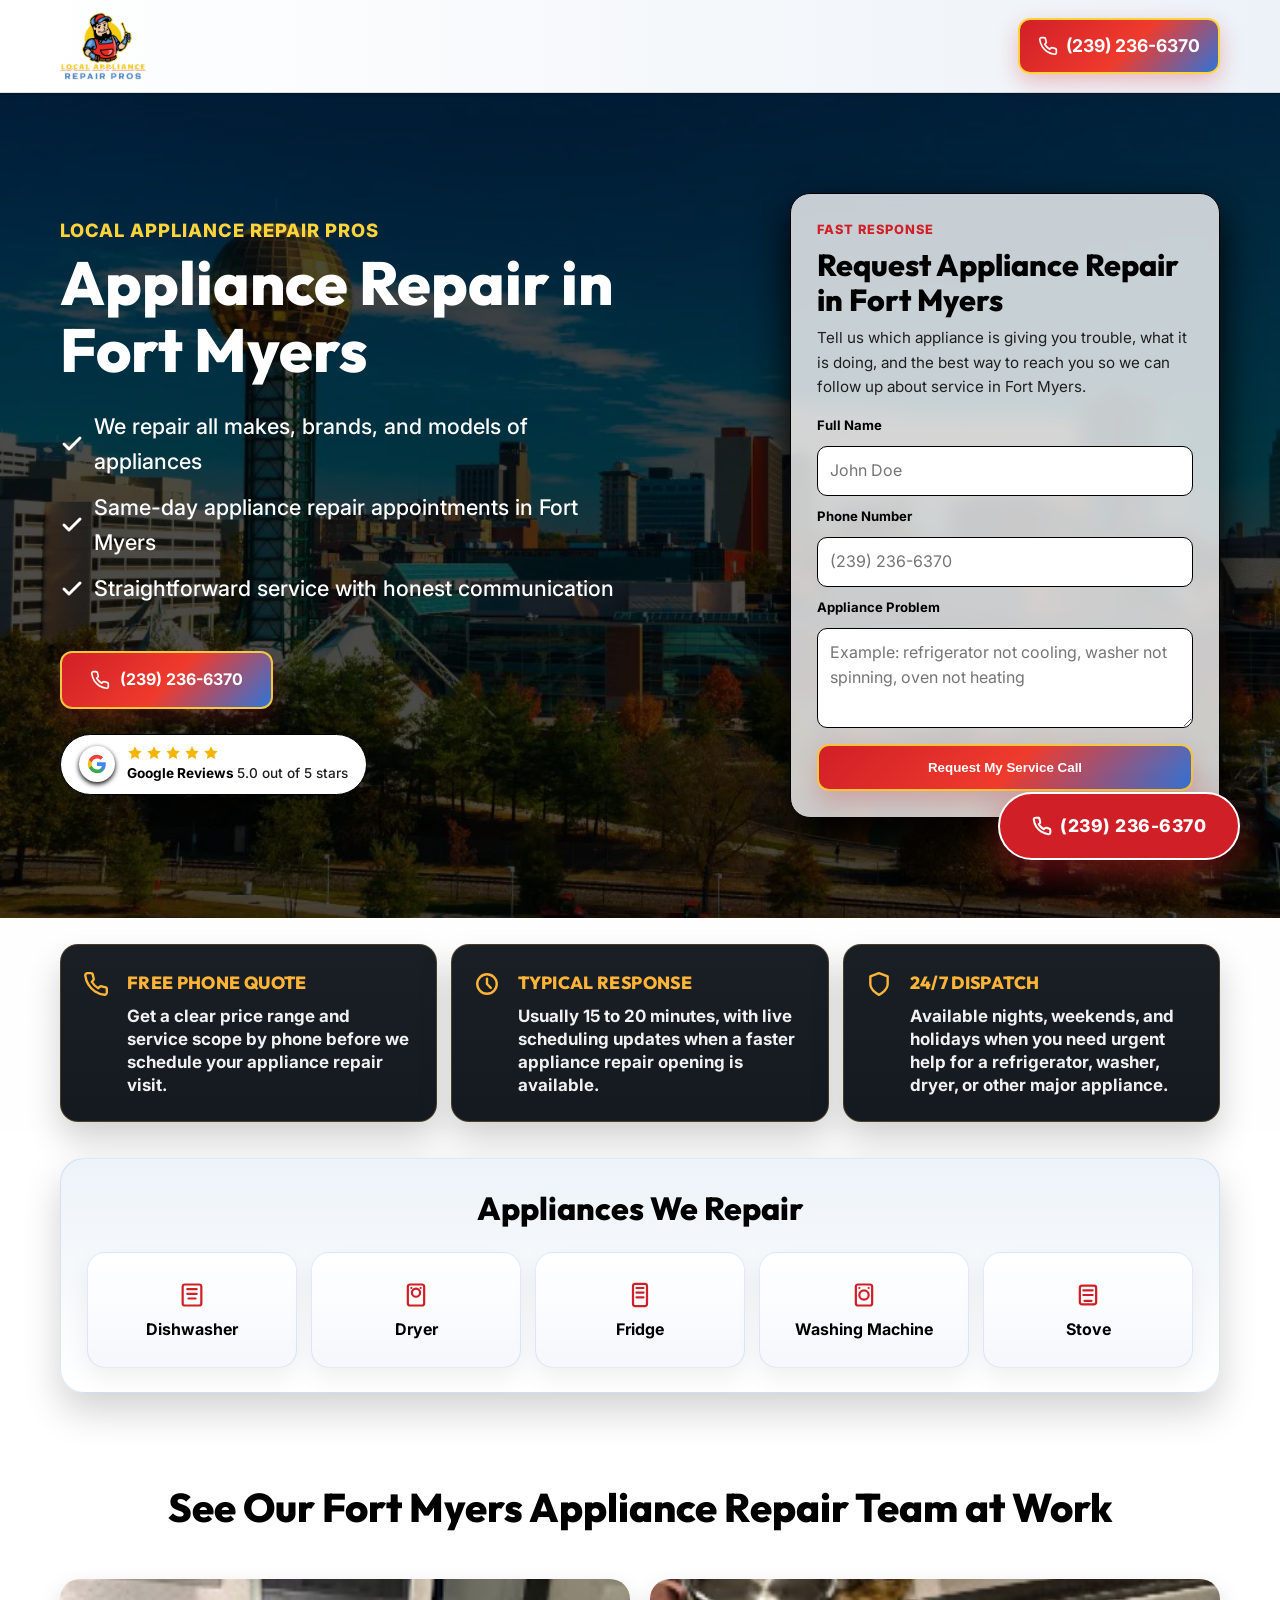
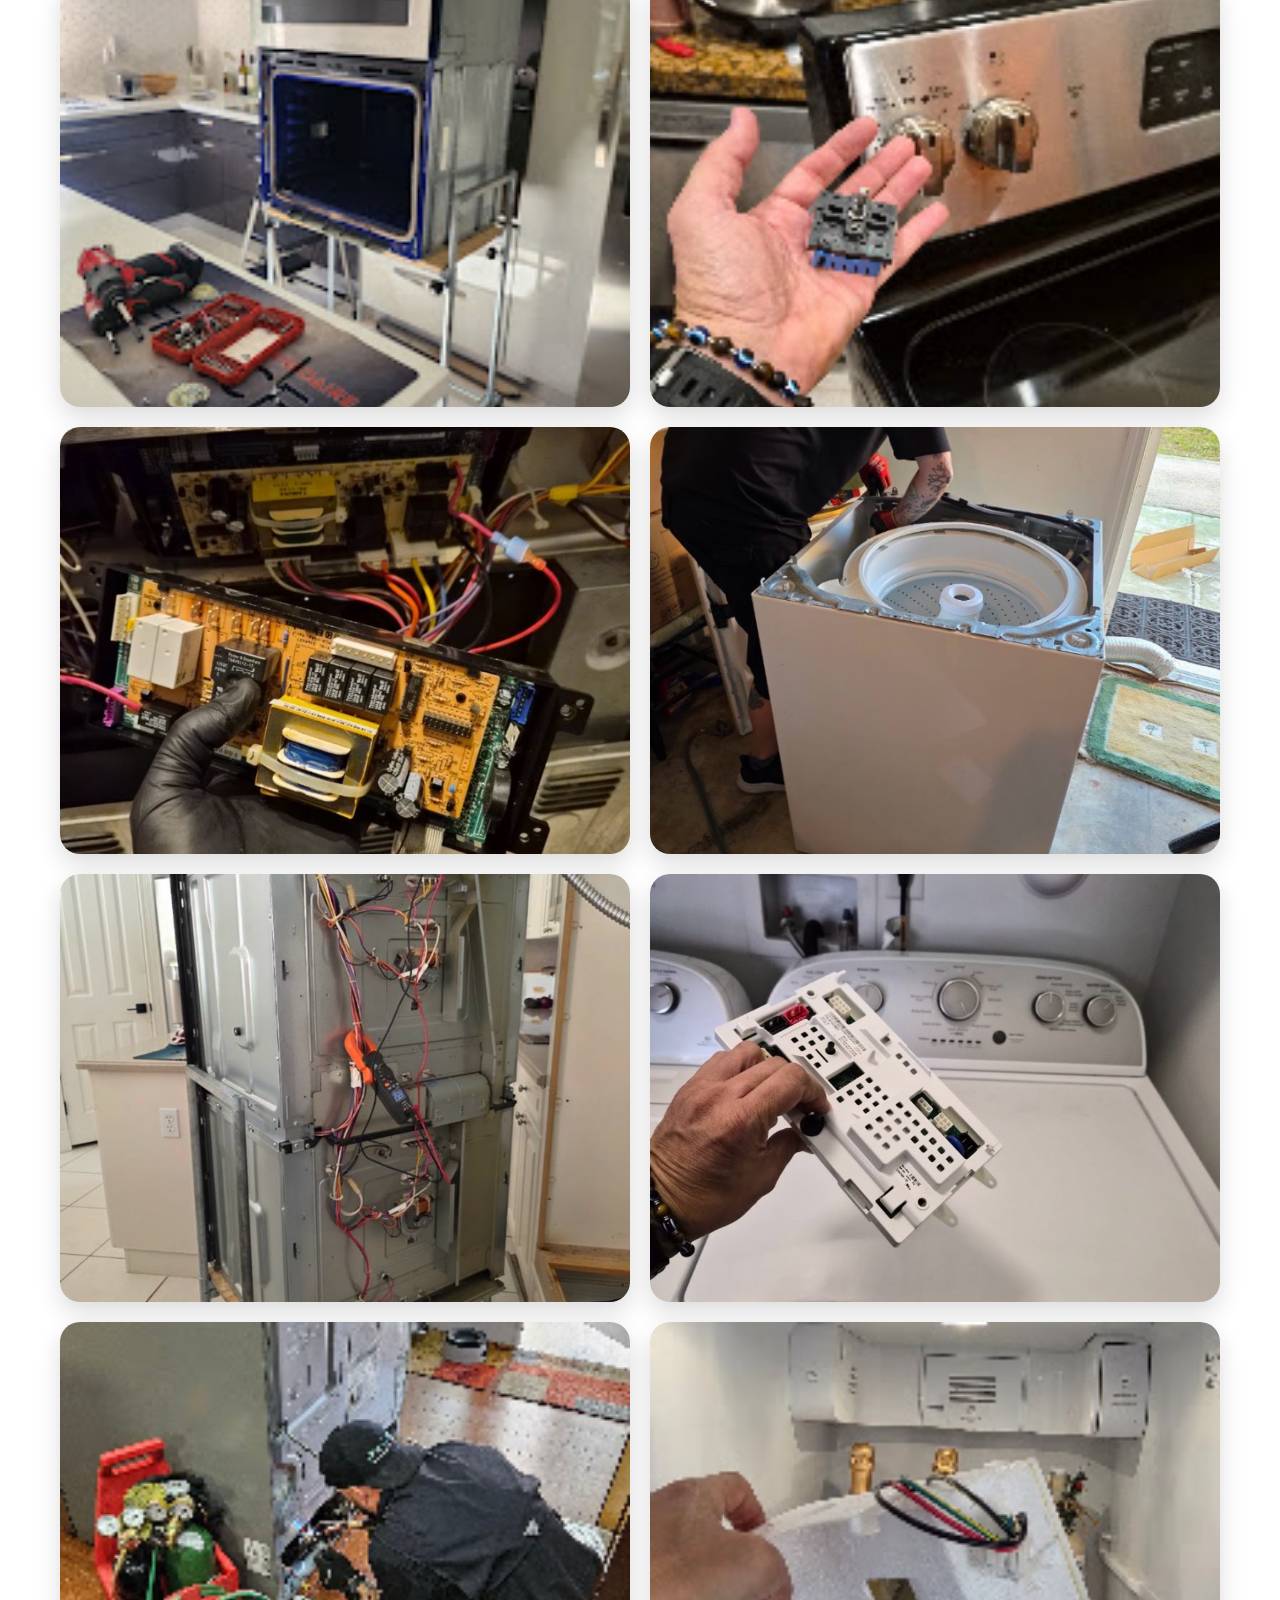
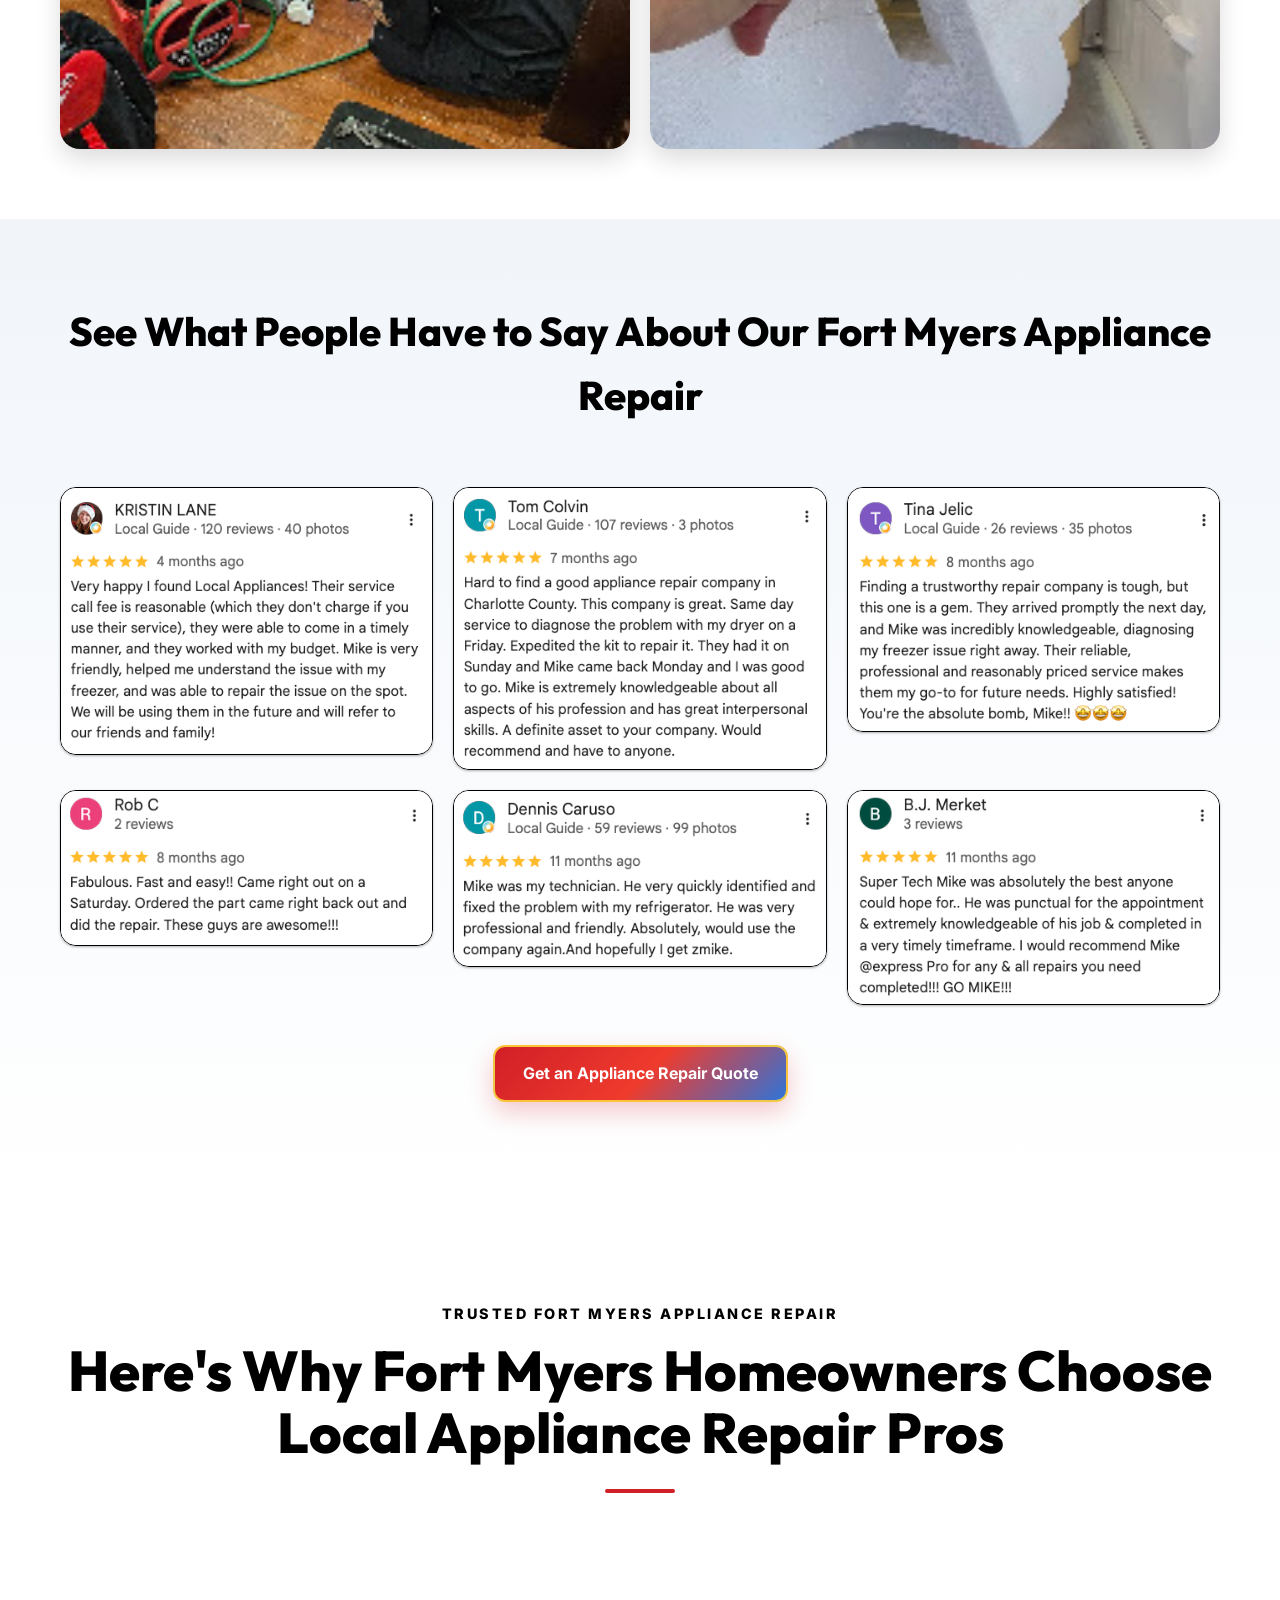
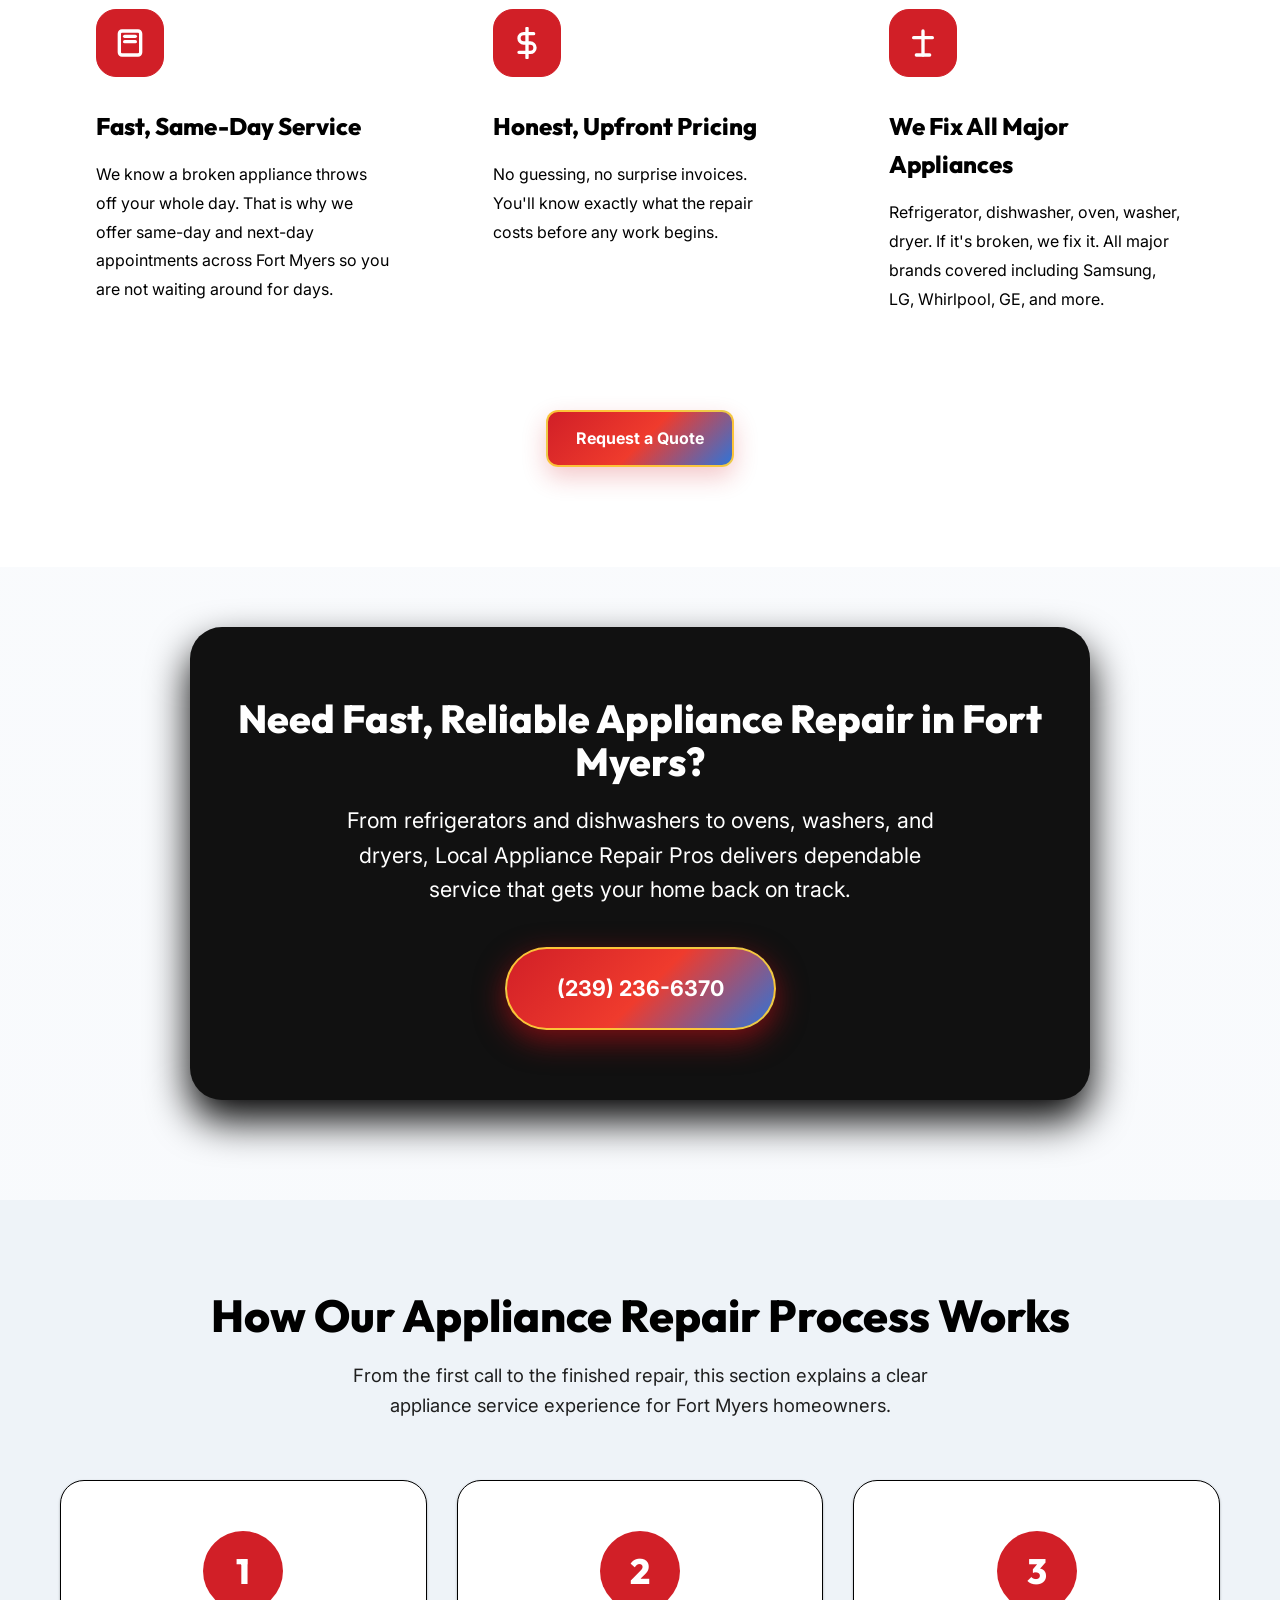
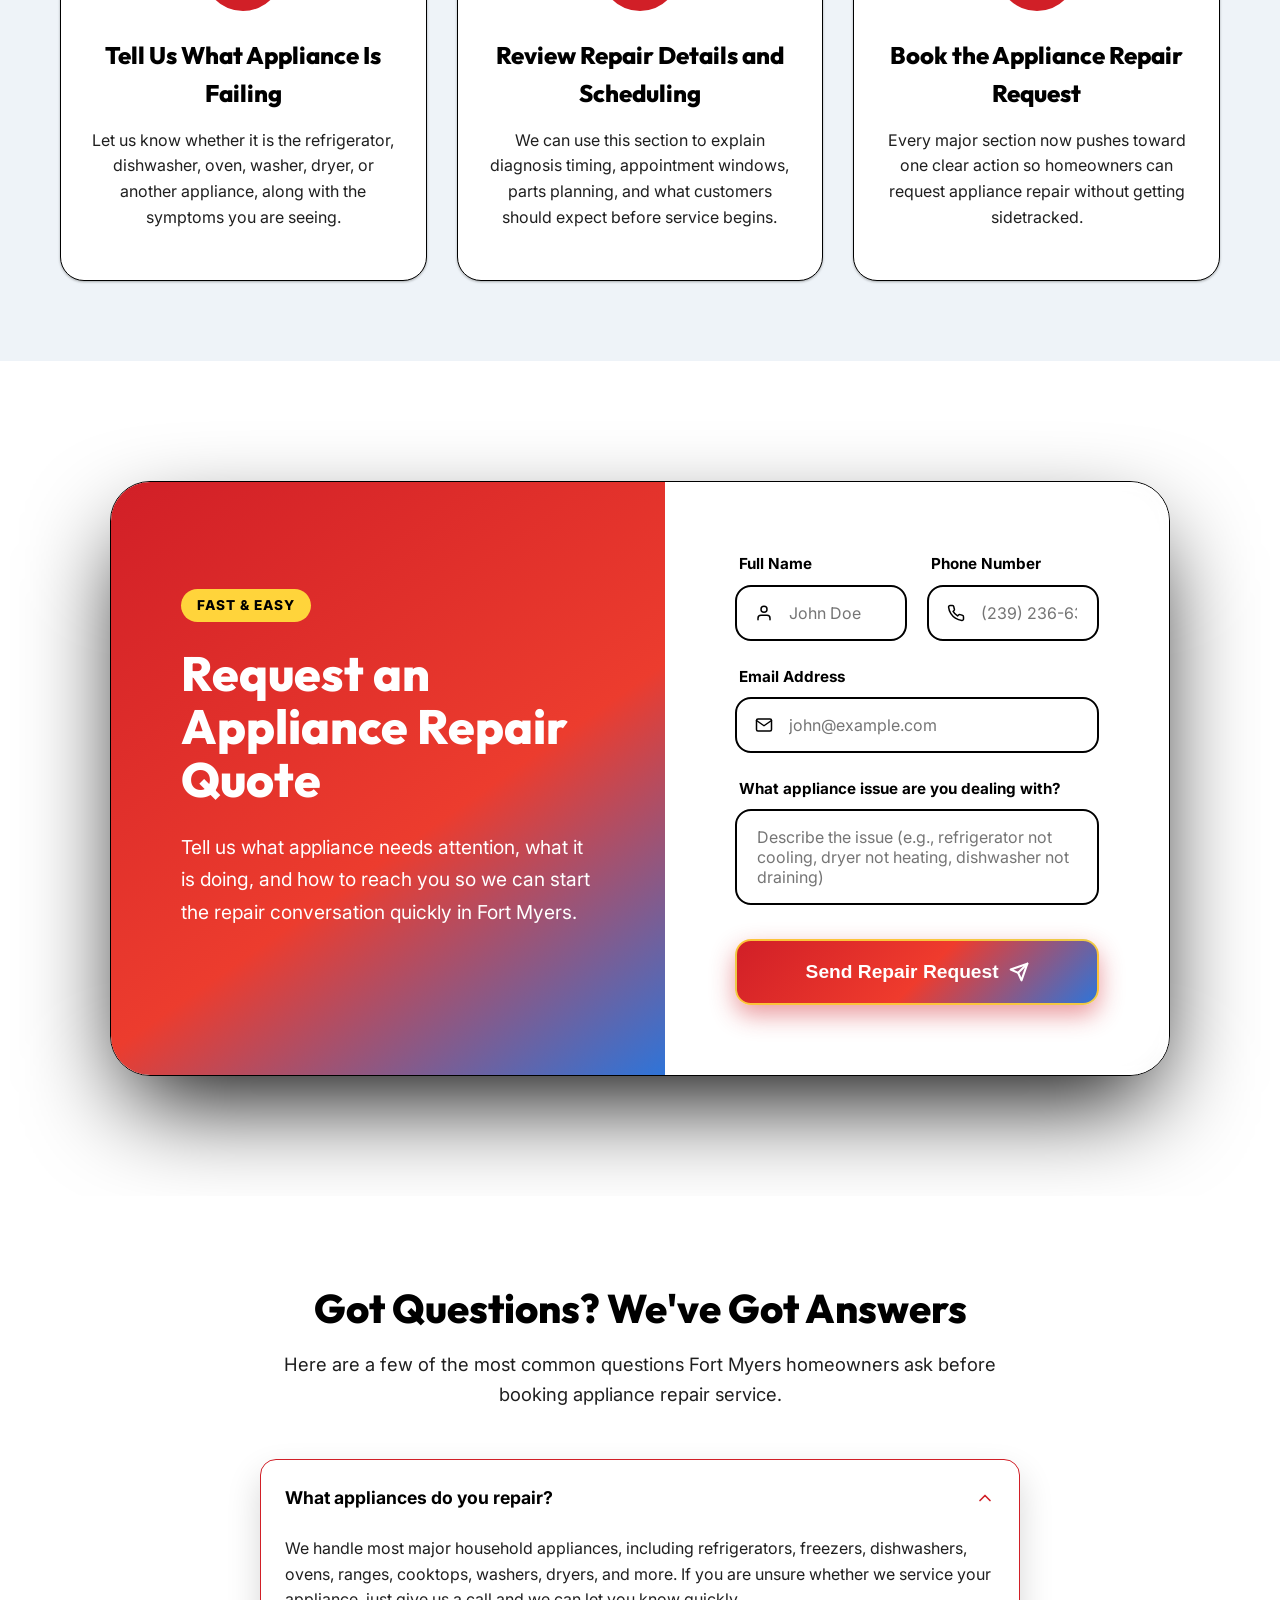
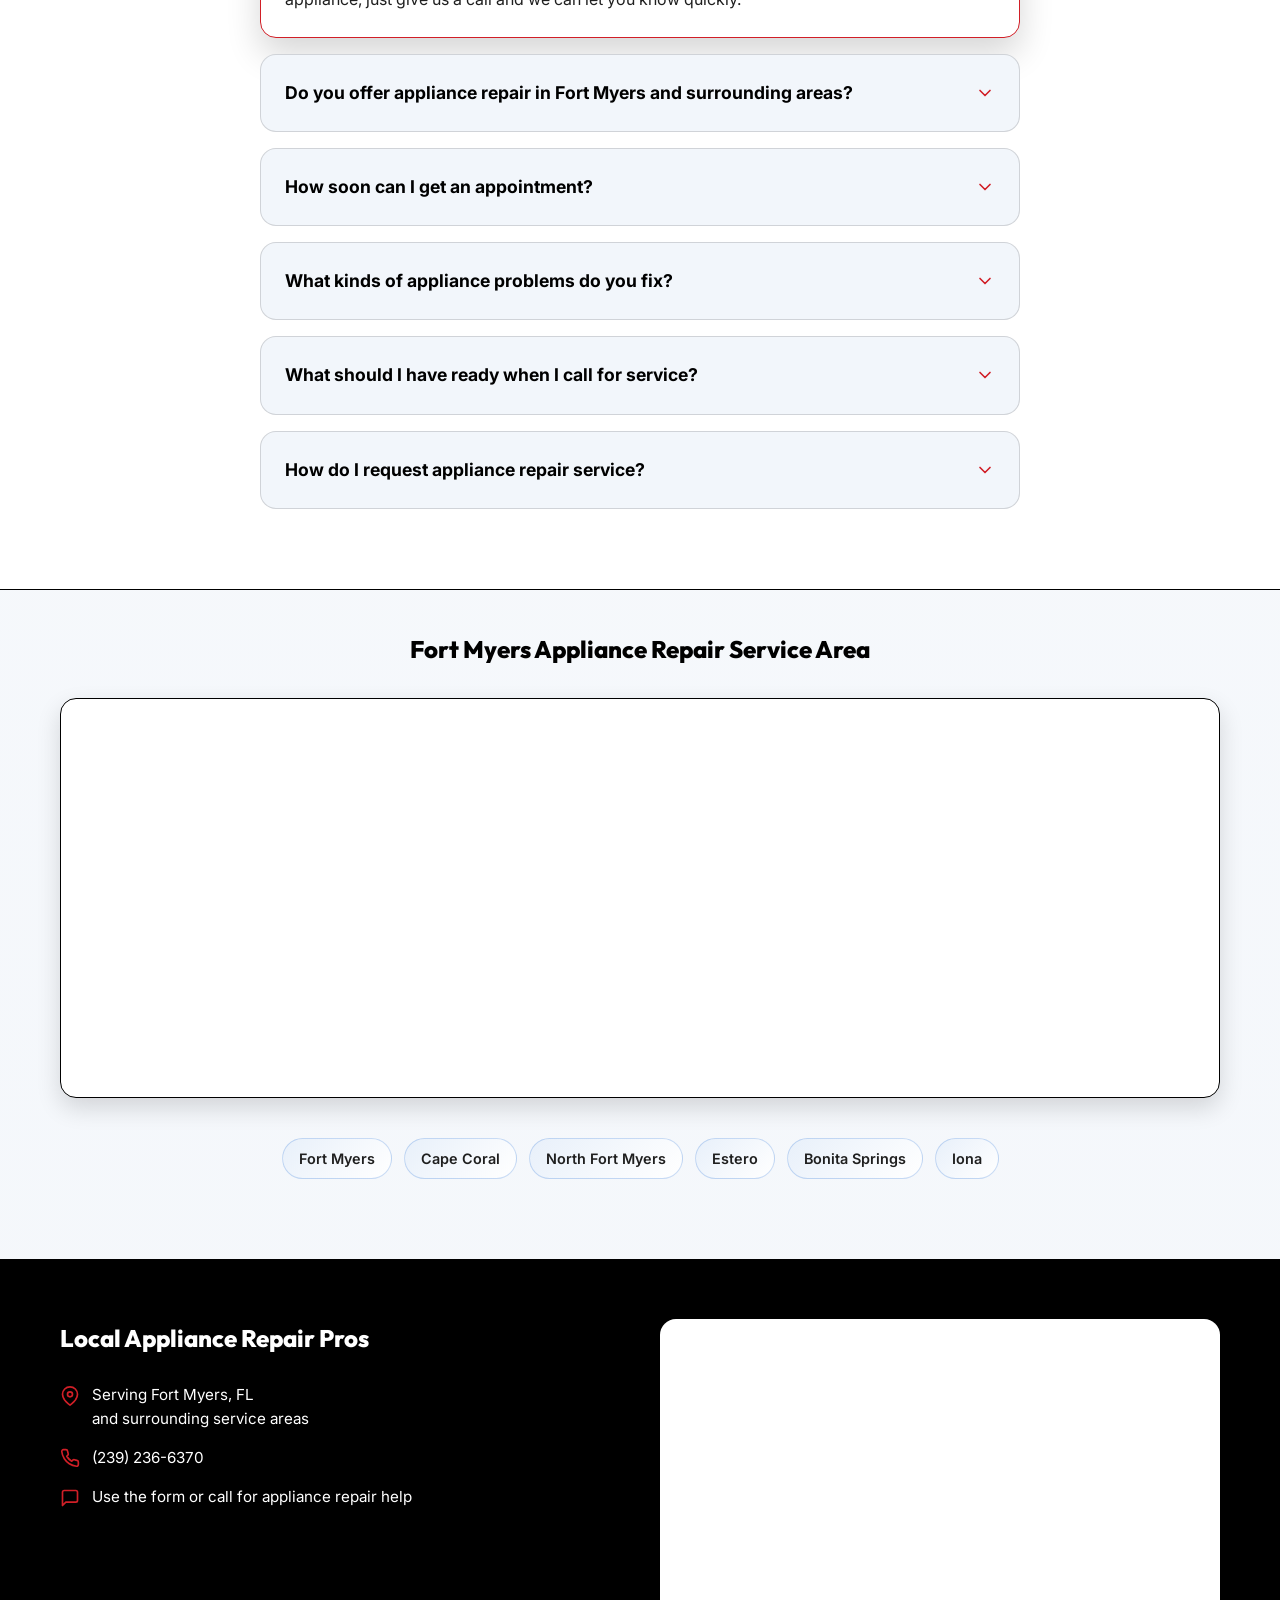
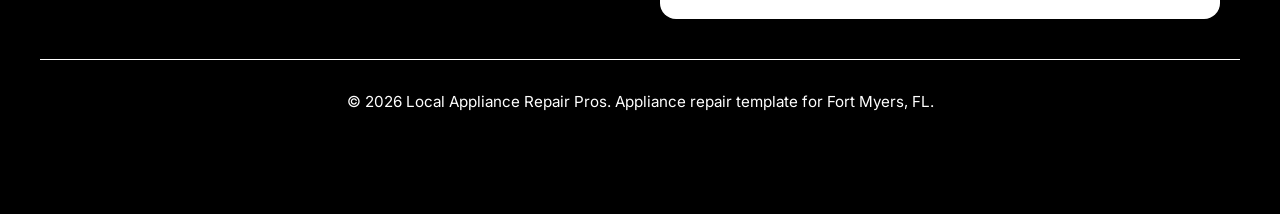
==== index.html @ 14ee0314 "Initial site build for Local Appliance Repair Pros" ====
<!DOCTYPE html>
<html lang="en">

<head>
    <!-- Google Tag Manager -->
    <script>(function(w,d,s,l,i){w[l]=w[l]||[];w[l].push({'gtm.start':
    new Date().getTime(),event:'gtm.js'});var f=d.getElementsByTagName(s)[0],
    j=d.createElement(s),dl=l!='dataLayer'?'&l='+l:'';j.async=true;j.src=
    'https://www.googletagmanager.com/gtm.js?id='+i+dl;f.parentNode.insertBefore(j,f);
    })(window,document,'script','dataLayer','GTM-NBZRTMPD');</script>
    <!-- End Google Tag Manager -->
    <script async src="https://www.googletagmanager.com/gtag/js?id=AW-16677008523"></script>
    <script>
      window.dataLayer = window.dataLayer || [];
      function gtag(){dataLayer.push(arguments);}
      function gtag_report_conversion(url) {
        var callback = function () {
          if (typeof url !== "undefined") {
            window.location = url;
          }
        };
        gtag("event", "conversion", {
          send_to: "AW-16677008523/jXgDCJyp0bccEIvpm5A-",
          event_callback: callback,
          event_timeout: 2000
        });
        return false;
      }
      gtag("js", new Date());
      gtag("config", "AW-16677008523/jXgDCJyp0bccEIvpm5A-", {
        phone_conversion_number: "(239) 236-6370"
      });
    </script>
    <meta charset="UTF-8">
    <meta name="viewport" content="width=device-width, initial-scale=1.0">
    <title>Local Appliance Repair Pros | Appliance Repair Fort Myers</title>
    <meta name="description"
        content="Local Appliance Repair Pros provides appliance repair in Fort Myers for refrigerators, ovens, dishwashers, washers, dryers, and other major household appliances.">
    <link rel="stylesheet" href="style.css">
    <link rel="preconnect" href="https://fonts.googleapis.com">
    <link rel="preconnect" href="https://fonts.gstatic.com" crossorigin>
    <link
        href="https://fonts.googleapis.com/css2?family=Inter:wght@400;500;600;700;800&family=Outfit:wght@400;600;700;800&display=swap"
        rel="stylesheet">
    <script type="application/ld+json">
    {
      "@context": "https://schema.org",
      "@type": "LocalBusiness",
      "name": "Local Appliance Repair Pros",
      "image": "local-appliance-repair-pros-logo.webp",
      "url": "https://example.com",
      "telephone": "(239) 236-6370",
      "priceRange": "$$",
      "address": {
        "@type": "PostalAddress",
        "streetAddress": "Fort Myers Service Area",
        "addressLocality": "Fort Myers",
        "addressRegion": "FL",
        "postalCode": "33901",
        "addressCountry": "US"
      },
      "geo": {
        "@type": "GeoCoordinates",
        "latitude": 26.6406,
        "longitude": -81.8723
      },
      "openingHoursSpecification": {
        "@type": "OpeningHoursSpecification",
        "dayOfWeek": [
          "Monday",
          "Tuesday",
          "Wednesday",
          "Thursday",
          "Friday",
          "Saturday"
        ],
        "opens": "08:00",
        "closes": "18:00"
      },
      "sameAs": []
    }
    </script>
</head>

<body>
    <header class="sticky-header">
        <div class="container header-content">
            <div class="logo">
                <img src="local-appliance-repair-pros-logo.webp" alt="Local Appliance Repair Pros logo" class="logo-img">
            </div>
            <div class="header-right">
                <a href="tel:2392366370" onclick="return gtag_report_conversion('tel:2392366370');" class="phone-link header-cta" id="header-call-link">
                    <svg class="phone-icon" viewBox="0 0 24 24" fill="none" stroke="currentColor" stroke-width="2"
                        stroke-linecap="round" stroke-linejoin="round">
                        <path
                            d="M22 16.92v3a2 2 0 0 1-2.18 2 19.79 19.79 0 0 1-8.63-3.07 19.5 19.5 0 0 1-6-6 19.79 19.79 0 0 1-3.07-8.67A2 2 0 0 1 4.11 2h3a2 2 0 0 1 2 1.72 12.84 12.84 0 0 0 .7 2.81 2 2 0 0 1-.45 2.11L8.09 9.91a16 16 0 0 0 6 6l1.27-1.27a2 2 0 0 1 2.11-.45 12.84 12.84 0 0 0 2.81.7A2 2 0 0 1 22 16.92z">
                        </path>
                    </svg>
                    (239) 236-6370
                </a>
            </div>
        </div>
    </header>

    <main id="top">
        <section class="hero-v2">
            <div class="hero-overlay"></div>
            <img src="knoxvilletn.webp" alt="Appliance repair service background" class="hero-bg-img">
            <div class="container hero-container">
                <div class="hero-content">
                    <p style="color: var(--accent-yellow); font-weight: 800; font-size: 1.15rem; margin-bottom: 5px; text-transform: uppercase; letter-spacing: 1px;">Local Appliance Repair Pros</p>
                    <h1 style="margin-top: 0;">Appliance Repair in <span class="highlight">Fort Myers</span></h1>
                    <ul class="hero-subtext" style="list-style: none; padding: 0; text-align: left;">
                        <li style="display: flex; align-items: center; gap: 10px; margin-bottom: 12px; text-align: left;">
                            <svg width="24" height="24" viewBox="0 0 24 24" fill="none" stroke="#ffffff" stroke-width="3" stroke-linecap="round" stroke-linejoin="round" style="flex-shrink: 0;"><polyline points="20 6 9 17 4 12"></polyline></svg>
                            We repair all makes, brands, and models of appliances
                        </li>
                        <li style="display: flex; align-items: center; gap: 10px; margin-bottom: 12px; text-align: left;">
                            <svg width="24" height="24" viewBox="0 0 24 24" fill="none" stroke="#ffffff" stroke-width="3" stroke-linecap="round" stroke-linejoin="round" style="flex-shrink: 0;"><polyline points="20 6 9 17 4 12"></polyline></svg>
                            Same-day appliance repair appointments in Fort Myers
                        </li>
                        <li style="display: flex; align-items: center; gap: 10px; text-align: left;">
                            <svg width="24" height="24" viewBox="0 0 24 24" fill="none" stroke="#ffffff" stroke-width="3" stroke-linecap="round" stroke-linejoin="round" style="flex-shrink: 0;"><polyline points="20 6 9 17 4 12"></polyline></svg>
                            Straightforward service with honest communication
                        </li>
                    </ul>

                    <div class="hero-actions-container">
                        <a href="tel:2392366370" onclick="return gtag_report_conversion('tel:2392366370');" class="btn btn-primary btn-cta-main" id="hero-call-btn">
                            <svg class="phone-icon ring-animation" viewBox="0 0 24 24" fill="none" stroke="currentColor"
                                stroke-width="2" stroke-linecap="round" stroke-linejoin="round">
                                <path
                                    d="M22 16.92v3a2 2 0 0 1-2.18 2 19.79 19.79 0 0 1-8.63-3.07 19.5 19.5 0 0 1-6-6 19.79 19.79 0 0 1-3.07-8.67A2 2 0 0 1 4.11 2h3a2 2 0 0 1 2 1.72 12.84 12.84 0 0 0 .7 2.81 2 2 0 0 1-.45 2.11L8.09 9.91a16 16 0 0 0 6 6l1.27-1.27a2 2 0 0 1 2.11-.45 12.84 12.84 0 0 0 2.81.7A2 2 0 0 1 22 16.92z">
                                </path>
                            </svg>
                            (239) 236-6370
                        </a>
                        <p class="hero-mobile-callout mobile-only">Call now for appliance repair.</p>
                    </div>

                    <div style="margin-top: 8px;">
                        <div style="display: inline-flex; align-items: center; gap: 12px; background: #ffffff; padding: 10px 18px; border-radius: 50px; box-shadow: var(--shadow-md); border: 1px solid #000000;">
                            <div style="width: 36px; height: 36px; background: #fff; border-radius: 50%; box-shadow: 0 2px 5px #000000; display: flex; align-items: center; justify-content: center; flex-shrink: 0;">
                                <svg width="20" height="20" viewBox="0 0 24 24">
                                  <path fill="#4285F4" d="M22.56 12.25c0-.78-.07-1.53-.2-2.25H12v4.26h5.92c-.26 1.37-1.04 2.53-2.21 3.31v2.77h3.57c2.08-1.92 3.28-4.74 3.28-8.09z"/>
                                  <path fill="#34A853" d="M12 23c2.97 0 5.46-.98 7.28-2.66l-3.57-2.77c-.98.66-2.23 1.06-3.71 1.06-2.86 0-5.29-1.93-6.16-4.53H2.18v2.84C3.99 20.53 7.7 23 12 23z"/>
                                  <path fill="#FBBC05" d="M5.84 14.09c-.22-.66-.35-1.36-.35-2.09s.13-1.43.35-2.09V7.07H2.18C1.43 8.55 1 10.22 1 12s.43 3.45 1.18 4.93l3.66-2.84z"/>
                                  <path fill="#EA4335" d="M12 5.38c1.62 0 3.06.56 4.21 1.64l3.15-3.15C17.45 2.09 14.97 1 12 1 7.7 1 3.99 3.47 2.18 7.07l3.66 2.84c.87-2.6 3.3-4.53 6.16-4.53z"/>
                                </svg>
                            </div>
                            <div style="display: flex; flex-direction: column; align-items: flex-start; text-align: left;">
                                <div style="display: flex; gap: 3px; color: #f4b400;">
                                    <svg width="16" height="16" viewBox="0 0 24 24" fill="currentColor"><path d="M12 2L15.09 8.26L22 9.27L17 14.14L18.18 21.02L12 17.77L5.82 21.02L7 14.14L2 9.27L8.91 8.26L12 2Z"/></svg>
                                    <svg width="16" height="16" viewBox="0 0 24 24" fill="currentColor"><path d="M12 2L15.09 8.26L22 9.27L17 14.14L18.18 21.02L12 17.77L5.82 21.02L7 14.14L2 9.27L8.91 8.26L12 2Z"/></svg>
                                    <svg width="16" height="16" viewBox="0 0 24 24" fill="currentColor"><path d="M12 2L15.09 8.26L22 9.27L17 14.14L18.18 21.02L12 17.77L5.82 21.02L7 14.14L2 9.27L8.91 8.26L12 2Z"/></svg>
                                    <svg width="16" height="16" viewBox="0 0 24 24" fill="currentColor"><path d="M12 2L15.09 8.26L22 9.27L17 14.14L18.18 21.02L12 17.77L5.82 21.02L7 14.14L2 9.27L8.91 8.26L12 2Z"/></svg>
                                    <svg width="16" height="16" viewBox="0 0 24 24" fill="currentColor"><path d="M12 2L15.09 8.26L22 9.27L17 14.14L18.18 21.02L12 17.77L5.82 21.02L7 14.14L2 9.27L8.91 8.26L12 2Z"/></svg>
                                </div>
                                <span style="font-size: 0.85rem; font-weight: 700; color: var(--text-main); margin-top: 2px;">Google Reviews <span style="font-weight: 500; color: var(--text-light);">5.0 out of 5 stars</span></span>
                            </div>
                        </div>

                        <div class="desktop-hero-photo desktop-only">
                            <img src="placeholder.svg" alt="Local Appliance Repair Pros technician placeholder" class="desktop-hero-photo-img">
                        </div>

                        <div class="mobile-truck-anim-hero mobile-only truck-trigger">
                            <img src="placeholder.svg" alt="Local Appliance Repair Pros service placeholder" class="truck-img-hero">
                        </div>
                    </div>
                </div>
                <aside class="hero-form-panel desktop-only" aria-label="Request appliance repair">
                    <div class="hero-form-card">
                        <p class="hero-form-kicker">Fast Response</p>
                        <h3>Request Appliance Repair in Fort Myers</h3>
                        <p class="hero-form-copy">Tell us which appliance is giving you trouble, what it is doing, and the best way to reach you so we can follow up about service in Fort Myers.</p>
                        <form data-netlify="true" name="hero-appliance-repair-quote" class="hero-quick-form">
                            <input type="hidden" name="form-name" value="hero-appliance-repair-quote">
                            <label for="hero-name">Full Name</label>
                            <input type="text" id="hero-name" name="name" required placeholder="John Doe">

                            <label for="hero-phone">Phone Number</label>
                            <input type="tel" id="hero-phone" name="phone" required placeholder="(239) 236-6370">

                            <label for="hero-needs">Appliance Problem</label>
                            <textarea id="hero-needs" name="needs" rows="3" required placeholder="Example: refrigerator not cooling, washer not spinning, oven not heating"></textarea>

                            <button type="submit" class="btn btn-primary hero-form-submit">Request My Service Call</button>
                        </form>
                    </div>
                </aside>
                </div>
            </div>
        </section>

        <section class="service-highlights">
            <div class="container">
                <div class="service-highlights-grid">
                    <article class="service-highlight-card">
                        <div class="service-highlight-icon" aria-hidden="true">
                            <svg width="26" height="26" viewBox="0 0 24 24" fill="none" stroke="currentColor" stroke-width="2.2" stroke-linecap="round" stroke-linejoin="round">
                                <path d="M22 16.92v3a2 2 0 0 1-2.18 2 19.79 19.79 0 0 1-8.63-3.07 19.5 19.5 0 0 1-6-6 19.79 19.79 0 0 1-3.07-8.67A2 2 0 0 1 4.11 2h3a2 2 0 0 1 2 1.72 12.84 12.84 0 0 0 .7 2.81 2 2 0 0 1-.45 2.11L8.09 9.91a16 16 0 0 0 6 6l1.27-1.27a2 2 0 0 1 2.11-.45 12.84 12.84 0 0 0 2.81.7A2 2 0 0 1 22 16.92z"></path>
                            </svg>
                        </div>
                        <div class="service-highlight-copy">
                            <h3>Free Phone Quote</h3>
                            <p>Get a clear price range and service scope by phone before we schedule your appliance repair visit.</p>
                        </div>
                    </article>

                    <article class="service-highlight-card">
                        <div class="service-highlight-icon" aria-hidden="true">
                            <svg width="26" height="26" viewBox="0 0 24 24" fill="none" stroke="currentColor" stroke-width="2.2" stroke-linecap="round" stroke-linejoin="round">
                                <circle cx="12" cy="12" r="9"></circle>
                                <polyline points="12 7 12 12 15.5 15.5"></polyline>
                            </svg>
                        </div>
                        <div class="service-highlight-copy">
                            <h3>Typical Response</h3>
                            <p>Usually 15 to 20 minutes, with live scheduling updates when a faster appliance repair opening is available.</p>
                        </div>
                    </article>

                    <article class="service-highlight-card">
                        <div class="service-highlight-icon" aria-hidden="true">
                            <svg width="26" height="26" viewBox="0 0 24 24" fill="none" stroke="currentColor" stroke-width="2.2" stroke-linecap="round" stroke-linejoin="round">
                                <path d="M12 22s8-4 8-10V5l-8-3-8 3v7c0 6 8 10 8 10z"></path>
                            </svg>
                        </div>
                        <div class="service-highlight-copy">
                            <h3>24/7 Dispatch</h3>
                            <p>Available nights, weekends, and holidays when you need urgent help for a refrigerator, washer, dryer, or other major appliance.</p>
                        </div>
                    </article>
                </div>
            </div>
        </section>

        <section class="appliance-strip">
            <div class="container">
                <div class="appliance-strip-inner">
                    <h3>Appliances We Repair</h3>
                    <div class="appliance-strip-grid">
                        <div class="appliance-pill">
                            <svg width="28" height="28" viewBox="0 0 24 24" fill="none" stroke="currentColor" stroke-width="1.9" stroke-linecap="round" stroke-linejoin="round">
                                <rect x="4" y="3" width="16" height="18" rx="2"></rect>
                                <path d="M8 7h8"></path>
                                <path d="M8 11h8"></path>
                                <path d="M9 15h6"></path>
                            </svg>
                            <span>Dishwasher</span>
                        </div>
                        <div class="appliance-pill">
                            <svg width="28" height="28" viewBox="0 0 24 24" fill="none" stroke="currentColor" stroke-width="1.9" stroke-linecap="round" stroke-linejoin="round">
                                <rect x="5" y="3" width="14" height="18" rx="2"></rect>
                                <circle cx="12" cy="10" r="3.5"></circle>
                                <path d="M8 6h.01"></path>
                                <path d="M16 6h.01"></path>
                            </svg>
                            <span>Dryer</span>
                        </div>
                        <div class="appliance-pill">
                            <svg width="28" height="28" viewBox="0 0 24 24" fill="none" stroke="currentColor" stroke-width="1.9" stroke-linecap="round" stroke-linejoin="round">
                                <rect x="6" y="2.5" width="12" height="19" rx="2"></rect>
                                <path d="M9 6h6"></path>
                                <path d="M9 10h6"></path>
                                <path d="M9 14h6"></path>
                            </svg>
                            <span>Fridge</span>
                        </div>
                        <div class="appliance-pill">
                            <svg width="28" height="28" viewBox="0 0 24 24" fill="none" stroke="currentColor" stroke-width="1.9" stroke-linecap="round" stroke-linejoin="round">
                                <rect x="5" y="3" width="14" height="18" rx="2"></rect>
                                <circle cx="12" cy="12" r="4"></circle>
                                <path d="M8 6h.01"></path>
                                <path d="M16 6h.01"></path>
                            </svg>
                            <span>Washing Machine</span>
                        </div>
                        <div class="appliance-pill">
                            <svg width="28" height="28" viewBox="0 0 24 24" fill="none" stroke="currentColor" stroke-width="1.9" stroke-linecap="round" stroke-linejoin="round">
                                <rect x="5" y="4" width="14" height="16" rx="2"></rect>
                                <path d="M8 8h8"></path>
                                <path d="M8 12h8"></path>
                                <path d="M9 17h6"></path>
                            </svg>
                            <span>Stove</span>
                        </div>
                    </div>
                </div>
            </div>
        </section>

        <section class="team-gallery" style="background: var(--white); padding: 70px 0;">
            <div class="container">
                <div class="section-header" style="margin-bottom: 40px;">
                    <h2>See Our Fort Myers Appliance Repair Team at Work</h2>
                </div>
                <div class="team-grid">
                    <div class="team-item"><img src="team-photo-1.jpeg" alt="Wall oven repair setup in a Fort Myers home" style="position: absolute; top: 0; left: 0; width: 100%; height: 100%; object-fit: cover;"></div>
                    <div class="team-item"><img src="team-photo-2.jpeg" alt="Appliance control replacement during stove repair" style="position: absolute; top: 0; left: 0; width: 100%; height: 100%; object-fit: cover;"></div>
                    <div class="team-item"><img src="team-photo-3.jpeg" alt="Technician holding a replacement appliance control board" style="position: absolute; top: 0; left: 0; width: 100%; height: 100%; object-fit: cover;"></div>
                    <div class="team-item"><img src="team-photo-4.jpeg" alt="Technician working on a washing machine repair" style="position: absolute; top: 0; left: 0; width: 100%; height: 100%; object-fit: cover;"></div>
                    <div class="team-item"><img src="team-photo-5.jpeg" alt="Refrigerator repair diagnostics in progress" style="position: absolute; top: 0; left: 0; width: 100%; height: 100%; object-fit: cover;"></div>
                    <div class="team-item"><img src="team-photo-6.jpeg" alt="Replacement washer control panel ready for installation" style="position: absolute; top: 0; left: 0; width: 100%; height: 100%; object-fit: cover;"></div>
                    <div class="team-item"><img src="team-photo-7.jpeg" alt="Technician servicing an appliance with tools on site" style="position: absolute; top: 0; left: 0; width: 100%; height: 100%; object-fit: cover;"></div>
                    <div class="team-item"><img src="team-photo-8.jpeg" alt="Inside view of a refrigerator during component replacement" style="position: absolute; top: 0; left: 0; width: 100%; height: 100%; object-fit: cover;"></div>
                </div>
            </div>
        </section>

        <section id="reviews" class="reviews">
            <div class="container">
                <div class="section-header" style="display: flex; flex-direction: column; align-items: center;">
                    <h2>See What People Have to Say About Our Fort Myers Appliance Repair</h2>
                </div>

                <div class="reviews-grid-v2">
                    <img src="review-kristin-lane.png" alt="Local Appliance Repair Pros review from Kristin Lane" class="review-img-v2">
                    <img src="review-tom-colvin.png" alt="Local Appliance Repair Pros review from Tom Colvin" class="review-img-v2">
                    <img src="review-tina-jelic.png" alt="Local Appliance Repair Pros review from Tina Jelic" class="review-img-v2">
                    <img src="review-rob-c.png" alt="Local Appliance Repair Pros review from Rob C" class="review-img-v2">
                    <img src="review-dennis-caruso.png" alt="Local Appliance Repair Pros review from Dennis Caruso" class="review-img-v2">
                    <img src="review-bj-merket.png" alt="Local Appliance Repair Pros review from B.J. Merket" class="review-img-v2">
                </div>

                <div style="display: flex; flex-wrap: wrap; justify-content: center; gap: 14px; margin-top: 40px; margin-bottom: 20px;">
                    <a href="#top" class="btn btn-primary" id="reviews-call-btn">Get an Appliance Repair Quote</a>
                </div>
            </div>
        </section>

        <section class="why-pick-v3">
            <div class="blob-1"></div>
            <div class="blob-2"></div>

            <div class="container" style="position: relative; z-index: 2;">
                <div class="section-header-v3">
                    <p class="subtitle-v3">Trusted Fort Myers Appliance Repair</p>
                    <h2 class="title-v3">Here's Why Fort Myers Homeowners Choose Local Appliance Repair Pros</h2>
                    <div class="divider-v3"></div>
                </div>

                <div class="feature-grid-v3">
                    <div class="feature-card-v3 reveal">
                        <div class="icon-box-v3">
                            <svg width="32" height="32" viewBox="0 0 24 24" fill="none" stroke="#ffffff" stroke-width="2.5" stroke-linecap="round" stroke-linejoin="round">
                                <rect x="4" y="3" width="16" height="18" rx="2"/><line x1="8" y1="7" x2="16" y2="7"/><line x1="8" y1="11" x2="16" y2="11"/>
                            </svg>
                        </div>
                        <h3 class="card-title-v3">Fast, Same-Day Service</h3>
                        <p class="card-text-v3">We know a broken appliance throws off your whole day. That is why we offer same-day and next-day appointments across Fort Myers so you are not waiting around for days.</p>
                    </div>

                    <div class="feature-card-v3 reveal" style="transition-delay: 0.1s;">
                        <div class="icon-box-v3">
                            <svg width="32" height="32" viewBox="0 0 24 24" fill="none" stroke="#ffffff" stroke-width="2.5" stroke-linecap="round" stroke-linejoin="round">
                                <line x1="12" y1="1" x2="12" y2="23"/><path d="M17 5H9.5a3.5 3.5 0 0 0 0 7h5a3.5 3.5 0 0 1 0 7H6"/>
                            </svg>
                        </div>
                        <h3 class="card-title-v3">Honest, Upfront Pricing</h3>
                        <p class="card-text-v3">No guessing, no surprise invoices. You'll know exactly what the repair costs before any work begins.</p>
                    </div>

                    <div class="feature-card-v3 reveal" style="transition-delay: 0.2s;">
                        <div class="icon-box-v3">
                            <svg width="32" height="32" viewBox="0 0 24 24" fill="none" stroke="#ffffff" stroke-width="2.5" stroke-linecap="round" stroke-linejoin="round">
                                <path d="M12 3v18"/><path d="M5 8h14"/><path d="M7 21h10"/>
                            </svg>
                        </div>
                        <h3 class="card-title-v3">We Fix All Major Appliances</h3>
                        <p class="card-text-v3">Refrigerator, dishwasher, oven, washer, dryer. If it's broken, we fix it. All major brands covered including Samsung, LG, Whirlpool, GE, and more.</p>
                    </div>
                </div>

                <div style="display: flex; flex-wrap: wrap; justify-content: center; gap: 14px; margin-top: 50px;">
                    <a href="#top" class="btn btn-primary" id="why-pick-call-btn">Request a Quote</a>
                </div>
            </div>
        </section>

        <section class="final-cta" style="padding: 60px 20px 100px;">
            <div class="container" style="background: #111111; border-radius: 32px; padding: 70px 30px; text-align: center; box-shadow: 0 20px 40px #000000; position: relative; overflow: hidden; max-width: 900px; margin: 0 auto;">
                <h2 style="color: var(--white); position: relative; z-index: 2; line-height: 1.1;">Need Fast, Reliable Appliance Repair in Fort Myers?</h2>
                <p style="color: #ffffff; position: relative; z-index: 2; max-width: 600px; margin: 0 auto 40px auto; font-size: 1.35rem;">From refrigerators and dishwashers to ovens, washers, and dryers, Local Appliance Repair Pros delivers dependable service that gets your home back on track.</p>
                <div style="position: relative; z-index: 2; display: flex; flex-wrap: wrap; align-items: center; justify-content: center; gap: 16px;">
                    <a href="tel:2392366370" onclick="return gtag_report_conversion('tel:2392366370');" class="btn btn-primary btn-large" id="final-call-btn" style="padding: 22px 50px; border-radius: 50px; display: inline-flex; align-items: center; gap: 16px; box-shadow: 0 10px 30px #7f0f14; font-size: 1.35rem;">
                        (239) 236-6370
                    </a>
                </div>
            </div>
        </section>

        <section class="process" style="padding: 80px 0; background: var(--bg-light);">
            <div class="container">
                <div class="section-header" style="text-align: center; margin-bottom: 60px;">
                    <h2 style="font-size: 2.8rem; color: var(--primary);">How Our Appliance Repair Process Works</h2>
                    <p style="color: var(--text-light); font-size: 1.15rem; max-width: 600px; margin: 10px auto 0;">From the first call to the finished repair, this section explains a clear appliance service experience for Fort Myers homeowners.</p>
                </div>

                <div style="display: grid; grid-template-columns: repeat(auto-fit, minmax(300px, 1fr)); gap: 30px; position: relative;">
                    <div style="background: var(--white); padding: 50px 30px; border-radius: 24px; text-align: center; box-shadow: var(--shadow-sm); border: 1px solid #000000; transition: transform 0.3s ease;">
                        <div style="width: 80px; height: 80px; background: #d11f27; color: #ffffff; border-radius: 50%; display: flex; align-items: center; justify-content: center; font-size: 2.2rem; margin: 0 auto 25px; font-weight: 800; font-family: 'Outfit', sans-serif;">1</div>
                        <h3 style="font-size: 1.5rem; margin-bottom: 15px; color: var(--primary);">Tell Us What Appliance Is Failing</h3>
                        <p style="color: var(--text-light); line-height: 1.6;">Let us know whether it is the refrigerator, dishwasher, oven, washer, dryer, or another appliance, along with the symptoms you are seeing.</p>
                    </div>

                    <div style="background: var(--white); padding: 50px 30px; border-radius: 24px; text-align: center; box-shadow: var(--shadow-sm); border: 1px solid #000000; transition: transform 0.3s ease;">
                        <div style="width: 80px; height: 80px; background: #d11f27; color: #ffffff; border-radius: 50%; display: flex; align-items: center; justify-content: center; font-size: 2.2rem; margin: 0 auto 25px; font-weight: 800; font-family: 'Outfit', sans-serif;">2</div>
                        <h3 style="font-size: 1.5rem; margin-bottom: 15px; color: var(--primary);">Review Repair Details and Scheduling</h3>
                        <p style="color: var(--text-light); line-height: 1.6;">We can use this section to explain diagnosis timing, appointment windows, parts planning, and what customers should expect before service begins.</p>
                    </div>

                    <div style="background: var(--white); padding: 50px 30px; border-radius: 24px; text-align: center; box-shadow: var(--shadow-sm); border: 1px solid #000000; transition: transform 0.3s ease;">
                        <div style="width: 80px; height: 80px; background: #d11f27; color: #ffffff; border-radius: 50%; display: flex; align-items: center; justify-content: center; font-size: 2.2rem; margin: 0 auto 25px; font-weight: 800; font-family: 'Outfit', sans-serif;">3</div>
                        <h3 style="font-size: 1.5rem; margin-bottom: 15px; color: var(--primary);">Book the Appliance Repair Request</h3>
                        <p style="color: var(--text-light); line-height: 1.6;">Every major section now pushes toward one clear action so homeowners can request appliance repair without getting sidetracked.</p>
                    </div>
                </div>
            </div>
        </section>

        <section id="quote-form" class="quote-form-section-v2">
            <div class="container container-medium">
                <div class="form-wrapper-v2">
                    <div class="form-grid-v2">
                        <div class="form-content-v2">
                            <span class="form-tag">Fast & Easy</span>
                            <h2 class="form-title">Request an <span class="highlight">Appliance Repair Quote</span></h2>
                            <p class="form-description">Tell us what appliance needs attention, what it is doing, and how to reach you so we can start the repair conversation quickly in Fort Myers.</p>

                        </div>

                        <div class="form-container-v2">
                            <form id="lead-form" data-netlify="true" name="appliance-repair-quote" class="premium-form">
                                <input type="hidden" name="form-name" value="appliance-repair-quote">
                                <div class="input-row">
                                    <div class="input-field">
                                        <label for="name">Full Name</label>
                                        <div class="input-wrapper">
                                            <svg class="input-icon" width="18" height="18" viewBox="0 0 24 24" fill="none" stroke="currentColor" stroke-width="2" stroke-linecap="round" stroke-linejoin="round"><path d="M20 21v-2a4 4 0 0 0-4-4H8a4 4 0 0 0-4 4v2"></path><circle cx="12" cy="7" r="4"></circle></svg>
                                            <input type="text" id="name" name="name" required placeholder="John Doe">
                                        </div>
                                    </div>
                                    <div class="input-field">
                                        <label for="phone">Phone Number</label>
                                        <div class="input-wrapper">
                                            <svg class="input-icon" width="18" height="18" viewBox="0 0 24 24" fill="none" stroke="currentColor" stroke-width="2" stroke-linecap="round" stroke-linejoin="round"><path d="M22 16.92v3a2 2 0 0 1-2.18 2 19.79 19.79 0 0 1-8.63-3.07 19.5 19.5 0 0 1-6-6 19.79 19.79 0 0 1-3.07-8.67A2 2 0 0 1 4.11 2h3a2 2 0 0 1 2 1.72 12.84 12.84 0 0 0 .7 2.81 2 2 0 0 1-.45 2.11L8.09 9.91a16 16 0 0 0 6 6l1.27-1.27a2 2 0 0 1 2.11-.45 12.84 12.84 0 0 0 2.81.7A2 2 0 0 1 22 16.92z"></path></svg>
                                            <input type="tel" id="phone" name="phone" required placeholder="(239) 236-6370">
                                        </div>
                                    </div>
                                </div>
                                <div class="input-field">
                                    <label for="email">Email Address</label>
                                    <div class="input-wrapper">
                                        <svg class="input-icon" width="18" height="18" viewBox="0 0 24 24" fill="none" stroke="currentColor" stroke-width="2" stroke-linecap="round" stroke-linejoin="round"><path d="M4 4h16c1.1 0 2 .9 2 2v12c0 1.1-.9 2-2 2H4c-1.1 0-2-.9-2-2V6c0-1.1.9-2 2-2z"></path><polyline points="22,6 12,13 2,6"></polyline></svg>
                                        <input type="email" id="email" name="email" required placeholder="john@example.com">
                                    </div>
                                </div>
                                <div class="input-field">
                                    <label for="needs">What appliance issue are you dealing with?</label>
                                    <div class="input-wrapper">
                                        <textarea id="needs" name="needs" rows="3" required placeholder="Describe the issue (e.g., refrigerator not cooling, dryer not heating, dishwasher not draining)"></textarea>
                                    </div>
                                </div>
                                <button type="submit" class="btn btn-primary submit-btn-v2">
                                    <span>Send Repair Request</span>
                                    <svg width="20" height="20" viewBox="0 0 24 24" fill="none" stroke="currentColor" stroke-width="2.5" stroke-linecap="round" stroke-linejoin="round"><line x1="22" y1="2" x2="11" y2="13"></line><polygon points="22 2 15 22 11 13 2 9 22 2"></polygon></svg>
                                </button>
                            </form>
                        </div>
                    </div>
                </div>
            </div>
        </section>

        <div id="success-modal" class="modal">
            <div class="modal-content">
                <div class="modal-header">
                    <span class="close-modal">&times;</span>
                </div>
                <div class="modal-body" style="text-align: center; padding: 20px 10px 40px;">
                    <div class="success-icon">✓</div>
                    <h3 style="font-size: 2rem; color: var(--primary); margin-bottom: 15px;">Request Received!</h3>
                    <p style="font-size: 1.15rem; color: var(--text-light); line-height: 1.6; max-width: 430px; margin: 0 auto 30px;">Thanks for submitting your form. We'll reach out in the next couple minutes.</p>
                    <button class="btn btn-primary close-modal-btn" style="width: 100%; border-radius: 50px; padding: 15px;">Awesome, Got it</button>
                </div>
            </div>
        </div>

        <section class="faq-section" style="padding: 80px 0; background: var(--white);">
            <div class="container" style="max-width: 800px;">
                <div class="section-header" style="text-align: center; margin-bottom: 50px;">
                    <h2 style="font-size: 2.5rem; color: var(--primary);">Got Questions? We've Got Answers</h2>
                    <p style="color: var(--text-light); font-size: 1.15rem; margin-top: 10px;">Here are a few of the most common questions Fort Myers homeowners ask before booking appliance repair service.</p>
                </div>

                <div class="faq-accordion">
                    <details class="faq-item" name="faq" open>
                        <summary class="faq-question">
                            What appliances do you repair?
                            <svg class="faq-icon" viewBox="0 0 24 24" fill="none" stroke="currentColor" stroke-width="2" stroke-linecap="round" stroke-linejoin="round"><polyline points="6 9 12 15 18 9"></polyline></svg>
                        </summary>
                        <div class="faq-answer">
                            <p>We handle most major household appliances, including refrigerators, freezers, dishwashers, ovens, ranges, cooktops, washers, dryers, and more. If you are unsure whether we service your appliance, just give us a call and we can let you know quickly.</p>
                        </div>
                    </details>

                    <details class="faq-item" name="faq">
                        <summary class="faq-question">
                            Do you offer appliance repair in Fort Myers and surrounding areas?
                            <svg class="faq-icon" viewBox="0 0 24 24" fill="none" stroke="currentColor" stroke-width="2" stroke-linecap="round" stroke-linejoin="round"><polyline points="6 9 12 15 18 9"></polyline></svg>
                        </summary>
                        <div class="faq-answer">
                            <p>Yes. We focus on Fort Myers and nearby communities so we can provide faster scheduling, dependable arrival windows, and local service you can count on.</p>
                        </div>
                    </details>

                    <details class="faq-item" name="faq">
                        <summary class="faq-question">
                            How soon can I get an appointment?
                            <svg class="faq-icon" viewBox="0 0 24 24" fill="none" stroke="currentColor" stroke-width="2" stroke-linecap="round" stroke-linejoin="round"><polyline points="6 9 12 15 18 9"></polyline></svg>
                        </summary>
                        <div class="faq-answer">
                            <p>In many cases, same-day or next-day appointments may be available depending on the schedule and the type of repair needed. The best way to check availability is to call or submit the form with your appliance issue.</p>
                        </div>
                    </details>

                    <details class="faq-item" name="faq">
                        <summary class="faq-question">
                            What kinds of appliance problems do you fix?
                            <svg class="faq-icon" viewBox="0 0 24 24" fill="none" stroke="currentColor" stroke-width="2" stroke-linecap="round" stroke-linejoin="round"><polyline points="6 9 12 15 18 9"></polyline></svg>
                        </summary>
                        <div class="faq-answer">
                            <p>We help with many of the most common issues homeowners run into, including refrigerators not cooling, dryers not heating, washers not spinning, dishwashers not draining, ovens not heating, strange noises, leaks, and other performance problems.</p>
                        </div>
                    </details>

                    <details class="faq-item" name="faq">
                        <summary class="faq-question">
                            What should I have ready when I call for service?
                            <svg class="faq-icon" viewBox="0 0 24 24" fill="none" stroke="currentColor" stroke-width="2" stroke-linecap="round" stroke-linejoin="round"><polyline points="6 9 12 15 18 9"></polyline></svg>
                        </summary>
                        <div class="faq-answer">
                            <p>It helps to know the appliance type, brand, model if available, and what symptoms you are seeing. If you already have photos or an error code, that can make it even easier to understand the issue before the appointment.</p>
                        </div>
                    </details>

                    <details class="faq-item" name="faq">
                        <summary class="faq-question">
                            How do I request appliance repair service?
                            <svg class="faq-icon" viewBox="0 0 24 24" fill="none" stroke="currentColor" stroke-width="2" stroke-linecap="round" stroke-linejoin="round"><polyline points="6 9 12 15 18 9"></polyline></svg>
                        </summary>
                        <div class="faq-answer">
                            <p>You can call <a href="tel:2392366370" onclick="return gtag_report_conversion('tel:2392366370');">(239) 236-6370</a> or use the form on this page to tell us what appliance is giving you trouble. From there, we can talk through the issue and help you schedule the next step.</p>
                        </div>
                    </details>
                </div>
            </div>
        </section>

        <section class="service-areas">
            <div class="container">
                <h3>Fort Myers Appliance Repair Service Area</h3>
                <div class="map-container" style="display: flex; align-items: center; justify-content: center; min-height: 300px; background: #ffffff; border-radius: 16px; border: 1px solid #000000; box-shadow: var(--shadow-md); overflow: hidden;">
                    <iframe src="https://www.google.com/maps?q=Fort+Myers,+FL&output=embed" width="600" height="450" style="border:0; width: 100%; min-height: 360px;" allowfullscreen="" loading="lazy" referrerpolicy="no-referrer-when-downgrade"></iframe>
                </div>
                <div class="tags">
                    <span class="tag">Fort Myers</span>
                    <span class="tag">Cape Coral</span>
                    <span class="tag">North Fort Myers</span>
                    <span class="tag">Estero</span>
                    <span class="tag">Bonita Springs</span>
                    <span class="tag">Iona</span>
                </div>
            </div>
        </section>
    </main>

    <footer style="padding: 60px 0 100px; background: var(--primary); color: #ffffff; font-size: 0.95rem;">
        <div class="container" style="display: grid; grid-template-columns: repeat(auto-fit, minmax(300px, 1fr)); gap: 40px; margin-bottom: 40px; text-align: left;">
            <div class="footer-contact">
                <h3 style="color: var(--white); font-size: 1.5rem; margin-bottom: 25px;">Local Appliance Repair Pros</h3>
                <p style="margin-bottom: 15px; display: flex; align-items: flex-start; gap: 12px;">
                    <svg width="20" height="20" viewBox="0 0 24 24" fill="none" stroke="currentColor" stroke-width="2" stroke-linecap="round" stroke-linejoin="round" style="flex-shrink: 0; margin-top: 3px; color: var(--accent);"><path d="M21 10c0 7-9 13-9 13s-9-6-9-13a9 9 0 0 1 18 0z"></path><circle cx="12" cy="10" r="3"></circle></svg>
                    <span>Serving Fort Myers, FL<br>and surrounding service areas</span>
                </p>
                <p style="margin-bottom: 15px; display: flex; align-items: center; gap: 12px;">
                    <svg width="20" height="20" viewBox="0 0 24 24" fill="none" stroke="currentColor" stroke-width="2" stroke-linecap="round" stroke-linejoin="round" style="flex-shrink: 0; color: var(--accent);"><path d="M22 16.92v3a2 2 0 0 1-2.18 2 19.79 19.79 0 0 1-8.63-3.07 19.5 19.5 0 0 1-6-6 19.79 19.79 0 0 1-3.07-8.67A2 2 0 0 1 4.11 2h3a2 2 0 0 1 2 1.72 12.84 12.84 0 0 0 .7 2.81 2 2 0 0 1-.45 2.11L8.09 9.91a16 16 0 0 0 6 6l1.27-1.27a2 2 0 0 1 2.11-.45 12.84 12.84 0 0 0 2.81.7A2 2 0 0 1 22 16.92z"></path></svg>
                    <a href="tel:2392366370" onclick="return gtag_report_conversion('tel:2392366370');" style="color: inherit; text-decoration: none;">(239) 236-6370</a>
                </p>
                <p style="margin-bottom: 0; display: flex; align-items: center; gap: 12px;">
                    <svg width="20" height="20" viewBox="0 0 24 24" fill="none" stroke="currentColor" stroke-width="2" stroke-linecap="round" stroke-linejoin="round" style="flex-shrink: 0; color: var(--accent);"><path d="M21 15a2 2 0 0 1-2 2H7l-4 4V5a2 2 0 0 1 2-2h14a2 2 0 0 1 2 2z"></path></svg>
                    <span>Use the form or call for appliance repair help</span>
                </p>
            </div>

            <div class="footer-map" style="border-radius: 16px; overflow: hidden; box-shadow: 0 10px 30px #000000; background: #ffffff; color: #000000; display: flex; align-items: center; justify-content: center; min-height: 250px;">
                <iframe src="https://www.google.com/maps?q=Fort+Myers,+FL&output=embed" width="400" height="300" style="border:0; width: 100%; height: 100%; min-height: 300px;" allowfullscreen="" loading="lazy" referrerpolicy="no-referrer-when-downgrade"></iframe>
            </div>
        </div>
        <div class="container" style="text-align: center; border-top: 1px solid #ffffff; padding-top: 30px;">
            <p>&copy; 2026 Local Appliance Repair Pros. Appliance repair template for Fort Myers, FL.</p>
        </div>
    </footer>

    <div class="mobile-cta-bar" id="mobile-scroll-trigger">
        <div style="display: flex; gap: 10px;">
            <a href="tel:2392366370" onclick="return gtag_report_conversion('tel:2392366370');" class="btn btn-primary btn-full" id="mobile-call-btn">
                <svg class="phone-icon ring-animation" viewBox="0 0 24 24" fill="none" stroke="currentColor"
                    stroke-width="2" stroke-linecap="round" stroke-linejoin="round">
                    <path
                        d="M22 16.92v3a2 2 0 0 1-2.18 2 19.79 19.79 0 0 1-8.63-3.07 19.5 19.5 0 0 1-6-6 19.79 19.79 0 0 1-3.07-8.67A2 2 0 0 1 4.11 2h3a2 2 0 0 1 2 1.72 12.84 12.84 0 0 0 .7 2.81 2 2 0 0 1-.45 2.11L8.09 9.91a16 16 0 0 0 6 6l1.27-1.27a2 2 0 0 1 2.11-.45 12.84 12.84 0 0 0 2.81.7A2 2 0 0 1 22 16.92z">
                    </path>
                </svg>
                (239) 236-6370
            </a>
        </div>
    </div>

    <script>
        document.addEventListener("DOMContentLoaded", function() {
            const observerOptions = {
                threshold: 0.05,
                rootMargin: "0px 0px 20px 0px"
            };

            const observer = new IntersectionObserver((entries) => {
                entries.forEach(entry => {
                    if (entry.isIntersecting) {
                        entry.target.classList.add("in-view");
                        observer.unobserve(entry.target);
                    }
                });
            }, observerOptions);

            document.querySelectorAll(".reveal, .truck-trigger").forEach(el => {
                observer.observe(el);
            });

            const mobileCta = document.querySelector(".mobile-cta-bar");
            if (mobileCta) {
                window.addEventListener("scroll", function() {
                    if (window.scrollY > 300) {
                        mobileCta.classList.add("is-visible");
                    } else {
                        mobileCta.classList.remove("is-visible");
                    }
                }, { passive: true });
            }

            document.querySelectorAll("a[href='#quote-form']").forEach((link) => {
                link.addEventListener("click", (event) => {
                    event.preventDefault();
                    const targetForm = document.getElementById("quote-form");
                    if (targetForm) {
                        targetForm.scrollIntoView({ behavior: "smooth", block: "start" });
                    }
                });
            });

            const modal = document.getElementById("success-modal");
            const closeButtons = document.querySelectorAll(".close-modal, .close-modal-btn");

            document.querySelectorAll("form[data-netlify='true']").forEach((form) => {
                form.addEventListener("submit", function(e) {
                    e.preventDefault();

                    const formData = new FormData(form);
                    fetch("/", {
                        method: "POST",
                        body: new URLSearchParams(formData).toString(),
                        headers: { "Content-Type": "application/x-www-form-urlencoded" }
                    })
                    .then(() => {
                        document.body.setAttribute("data-form-status", "form_submit");
                        window.dispatchEvent(new CustomEvent("form_submit", {
                            detail: { formName: form.getAttribute("name") || "netlify-form" }
                        }));

                        if (window.dataLayer && Array.isArray(window.dataLayer)) {
                            window.dataLayer.push({
                                event: "form_submit",
                                form_name: form.getAttribute("name") || "netlify-form"
                            });
                        }

                        modal.style.display = "block";
                        document.body.style.overflow = "hidden";
                        form.reset();
                    })
                    .catch((error) => {
                        console.error("Error submitting form:", error);
                    });
                });
            });

            closeButtons.forEach(btn => {
                btn.addEventListener("click", () => {
                    modal.style.display = "none";
                    document.body.style.overflow = "auto";
                });
            });

            window.addEventListener("click", (event) => {
                if (event.target == modal) {
                    modal.style.display = "none";
                    document.body.style.overflow = "auto";
                }
            });
        });
    </script>

    <div class="desktop-cta-container desktop-only">
        <a href="tel:2392366370" onclick="return gtag_report_conversion('tel:2392366370');" class="floating-cta-v2">
            <span class="cta-pulse"></span>
            <svg width="20" height="20" viewBox="0 0 24 24" fill="none" stroke="currentColor" stroke-width="2.5" stroke-linecap="round" stroke-linejoin="round" style="margin-right: 8px;"><path d="M22 16.92v3a2 2 0 0 1-2.18 2 19.79 19.79 0 0 1-8.63-3.07 19.5 19.5 0 0 1-6-6 19.79 19.79 0 0 1-3.07-8.67A2 2 0 0 1 4.11 2h3a2 2 0 0 1 2 1.72 12.84 12.84 0 0 0 .7 2.81 2 2 0 0 1-.45 2.11L8.09 9.91a16 16 0 0 0 6 6l1.27-1.27a2 2 0 0 1 2.11-.45 12.84 12.84 0 0 0 2.81.7A2 2 0 0 1 22 16.92z"></path></svg>
            (239) 236-6370
        </a>
    </div>
</body>

</html>
---- style.css ----
/* Base Styles & Design Tokens */
:root {
    --primary: #000000;
    --accent: #d11f27;
    --accent-hover: #8f1117;
    --accent-yellow: #ffd43b;
    --accent-blue: #2f74d8;
    --bg-light: #eef3f8;
    --white: #ffffff;
    --text-main: #000000;
    --text-light: #1f1f1f;
    --success: #22c55e;
    --shadow-sm: 0 1px 3px rgba(0, 0, 0, 0.18), 0 1px 2px rgba(0, 0, 0, 0.14);
    --shadow-md: 0 10px 24px rgba(0, 0, 0, 0.14);
    --shadow-lg: 0 18px 38px rgba(0, 0, 0, 0.18);
    --transition: all 0.3s cubic-bezier(0.4, 0, 0.2, 1);
}

* {
    margin: 0;
    padding: 0;
    box-sizing: border-box;
}

html {
    scroll-behavior: smooth;
}

#quote-form {
    scroll-margin-top: 150px;
}

body {
    font-family: 'Inter', sans-serif;
    color: var(--text-main);
    background: linear-gradient(180deg, #ffffff 0%, #f4f7fb 100%);
    line-height: 1.6;
    overflow-x: hidden;
}

h1,
h2,
h3 {
    font-family: 'Outfit', sans-serif;
    font-weight: 800;
}

html, body {
    overflow-x: hidden;
    scroll-behavior: smooth;
    width: 100%;
}

/* Global Visibility Utility */
.mobile-only {
    display: none !important;
}

.desktop-only {
    display: block !important;
}

@media (max-width: 768px) {
    .mobile-only {
        display: block !important;
    }
    .desktop-only {
        display: none !important;
    }
}

.container {
    max-width: 1200px;
    margin: 0 auto;
    padding: 0 20px;
    position: relative;
    z-index: 10;
}

.accent {
    color: var(--accent);
}

.highlight {
    color: var(--accent-yellow);
    text-decoration: underline;
    text-underline-offset: 4px;
    text-decoration-color: var(--accent-blue);
}

/* Sticky Header */
.sticky-header {
    position: sticky;
    top: 0;
    z-index: 1000;
    background: linear-gradient(90deg, rgba(255, 255, 255, 0.98), rgba(236, 242, 248, 0.98));
    backdrop-filter: blur(10px);
    border-bottom: 1px solid rgba(0, 0, 0, 0.12);
    padding: 12px 0;
    box-shadow: var(--shadow-sm);
}

.header-content {
    display: flex;
    justify-content: space-between;
    align-items: center;
}

.logo {
    display: flex;
    align-items: center;
    gap: 12px;
}

.logo-img {
    height: 68px;
    max-width: 240px;
    width: auto;
}


.header-right {
    display: flex;
    align-items: center;
    gap: 20px;
    margin-left: auto;
}

.header-contact {
    display: flex;
    flex-direction: column;
    align-items: flex-end;
    gap: 2px;
    font-size: 0.82rem;
    line-height: 1.35;
    color: var(--primary);
    text-align: right;
    max-width: 340px;
}

.header-contact a {
    color: var(--accent);
    font-weight: 800;
    text-decoration: none;
}

.pulse-dot {
    width: 8px;
    height: 8px;
    background-color: var(--success);
    border-radius: 50%;
    position: relative;
}

.pulse-dot::after {
    content: '';
    position: absolute;
    width: 100%;
    height: 100%;
    background-color: var(--success);
    border-radius: 50%;
    animation: pulse 2s infinite;
}

@keyframes pulse {
    0% {
        transform: scale(1);
        opacity: 1;
    }

    100% {
        transform: scale(3);
        opacity: 0;
    }
}

.phone-link {
    display: flex;
    align-items: center;
    gap: 8px;
    color: var(--primary);
    text-decoration: none;
    font-weight: 700;
    font-size: 1.1rem;
}

.header-cta {
    background: linear-gradient(135deg, var(--accent) 0%, #ef3b2d 55%, var(--accent-blue) 100%);
    color: var(--white);
    padding: 12px 18px;
    border-radius: 12px;
    border: 2px solid var(--accent-yellow);
    box-shadow: 0 8px 22px rgba(209, 31, 39, 0.28);
}

/* Buttons */
.btn {
    display: inline-flex;
    align-items: center;
    justify-content: center;
    gap: 10px;
    padding: 14px 28px;
    border-radius: 12px;
    font-weight: 700;
    text-decoration: none;
    transition: var(--transition);
    cursor: pointer;
    border: none;
}

.btn-primary {
    background: linear-gradient(135deg, var(--accent) 0%, #ef3b2d 52%, var(--accent-blue) 100%);
    color: var(--white);
    border: 2px solid rgba(255, 212, 59, 0.9);
    box-shadow: 0 10px 24px rgba(209, 31, 39, 0.24);
}

.btn-primary:hover {
    background: linear-gradient(135deg, var(--accent-hover) 0%, #c51d24 52%, #1f5fc6 100%);
    transform: translateY(-2px);
    box-shadow: 0 14px 28px rgba(209, 31, 39, 0.28);
}

.btn-secondary {
    background-color: transparent;
    color: var(--white);
    border: 2px solid #ffffff;
    box-shadow: none;
}

.btn-secondary:hover {
    background-color: #ffffff;
    transform: translateY(-2px);
    border-color: var(--white);
}

/* Icons */
.phone-icon {
    width: 20px;
    height: 20px;
}

@keyframes ring {
    0% {
        transform: rotate(0deg);
    }

    10% {
        transform: rotate(15deg);
    }

    20% {
        transform: rotate(-15deg);
    }

    30% {
        transform: rotate(15deg);
    }

    40% {
        transform: rotate(-15deg);
    }

    50% {
        transform: rotate(0deg);
    }

    100% {
        transform: rotate(0deg);
    }
}

.ring-animation {
    animation: ring 2s infinite;
}

/* Hero Section V2 */
.hero-v2 {
    position: relative;
    min-height: 700px;
    display: flex;
    align-items: center;
    justify-content: center;
    overflow: hidden;
    padding: 100px 0;
}

.hero-bg-img {
    position: absolute;
    top: 0;
    left: 0;
    width: 100%;
    height: 100%;
    object-fit: cover;
    object-position: center 22%;
    z-index: -2;
}

.hero-overlay {
    position: absolute;
    top: 0;
    left: 0;
    width: 100%;
    height: 100%;
    background: rgba(0, 0, 0, 0.7);
    z-index: -1;
}

.hero-container {
    position: relative;
    z-index: 10;
    width: 100%;
    display: flex;
    justify-content: flex-start;
    align-items: center;
}

.hero-content {
    width: 50%;
    max-width: 650px;
    text-align: left;
    margin: 0;
}

.hero-form-panel {
    width: 42%;
    max-width: 430px;
    margin-left: auto;
}

.hero-form-card {
    background: rgba(255, 255, 255, 0.78);
    border: 1px solid #000000;
    border-radius: 20px;
    padding: 26px;
    box-shadow: 0 18px 40px #000000;
    backdrop-filter: blur(8px);
}

.hero-form-kicker {
    color: var(--accent);
    font-weight: 800;
    text-transform: uppercase;
    letter-spacing: 1px;
    font-size: 0.8rem;
    margin-bottom: 8px;
}

.hero-form-card h3 {
    font-size: 1.9rem;
    line-height: 1.15;
    margin-bottom: 8px;
}

.hero-form-copy {
    font-size: 0.95rem;
    color: var(--text-light);
    margin-bottom: 16px;
}

.hero-quick-form {
    display: flex;
    flex-direction: column;
    gap: 10px;
}

.hero-quick-form label {
    font-size: 0.82rem;
    font-weight: 700;
    color: var(--text-main);
}

.hero-quick-form input,
.hero-quick-form textarea {
    width: 100%;
    border: 1px solid #000000;
    border-radius: 10px;
    padding: 11px 12px;
    font: inherit;
    background: #ffffff;
    color: var(--text-main);
}

.hero-quick-form textarea {
    resize: vertical;
    min-height: 90px;
}

.hero-form-submit {
    margin-top: 6px;
    width: 100%;
}

.hero-content h1 {
    font-size: 3.8rem;
    line-height: 1.1;
    margin-bottom: 25px;
    color: var(--white);
}

.hero-v2 .highlight {
    color: #ffffff;
    background: transparent;
    padding: 0;
    text-decoration: none;
}

.appliance-strip {
    padding: 28px 0 12px;
    background: var(--white);
}

.appliance-strip-inner {
    background: linear-gradient(180deg, #edf3f9 0%, #ffffff 100%);
    color: var(--primary);
    border-radius: 24px;
    padding: 24px 26px;
    box-shadow: var(--shadow-lg);
    border: 1px solid rgba(47, 116, 216, 0.16);
}

.appliance-strip-inner h3 {
    text-align: center;
    font-size: 2rem;
    margin-bottom: 18px;
}

.appliance-strip-grid {
    display: grid;
    grid-template-columns: repeat(5, minmax(0, 1fr));
    gap: 14px;
}

.appliance-pill {
    display: flex;
    flex-direction: column;
    align-items: center;
    justify-content: center;
    gap: 10px;
    min-height: 116px;
    padding: 18px 12px;
    border-radius: 18px;
    border: 1px solid rgba(47, 116, 216, 0.14);
    background: linear-gradient(180deg, #ffffff 0%, #f5f8fc 100%);
    box-shadow: 0 10px 24px rgba(0, 0, 0, 0.06);
    text-align: center;
}

.appliance-pill svg {
    color: var(--accent);
}

.appliance-pill span {
    font-weight: 700;
    line-height: 1.3;
}

@keyframes subtle-vibrate {
    0%, 100% { transform: translateX(0); }
    10% { transform: translateX(-1px) rotate(-1deg); }
    20% { transform: translateX(1px) rotate(1deg); }
    30% { transform: translateX(-2px) rotate(0deg); }
    40% { transform: translateX(2px) rotate(1deg); }
    50% { transform: translateX(-1px) rotate(-1deg); }
    60% { transform: translateX(1px) rotate(0deg); }
    70%, 100% { transform: translateX(0); }
}

.vibrate-text {
    display: inline-block;
    animation: subtle-vibrate 2s infinite ease-in-out;
}

@keyframes driveInLeft {
    0% {
        transform: translateX(-120%) scale(0.9);
        opacity: 0;
    }
    60% {
        transform: translateX(5%) scale(1.02);
        opacity: 1;
    }
    80% {
        transform: translateX(-2%) scale(0.99);
    }
    100% {
        transform: translateX(0) scale(1);
        opacity: 1;
    }
}

.drive-in {
    animation: driveInLeft 3s cubic-bezier(0.175, 0.885, 0.32, 1.275) forwards;
}

.hero-subtext {
    font-size: 1.35rem;
    color: #ffffff;
    margin-bottom: 45px;
    font-weight: 500;
}

.btn-hero {
    font-size: 1.25rem;
    padding: 18px 40px;
}

/* Trust Strip */
.trust-strip {
    background: var(--primary);
    padding: 40px 0;
    color: var(--white);
}

.grid-4 {
    display: grid;
    grid-template-columns: repeat(4, 1fr);
    gap: 20px;
}

.trust-item {
    text-align: center;
}

.trust-icon {
    font-size: 2rem;
    margin-bottom: 10px;
}

.trust-text {
    font-weight: 600;
    font-size: 0.9rem;
}

/* Reviews */
.reviews {
    padding: 80px 0;
    background: linear-gradient(180deg, #f1f5fa 0%, #ffffff 100%);
}

.section-header {
    text-align: center;
    margin-bottom: 50px;
}

.section-header h2 {
    font-size: 2.5rem;
    margin-bottom: 10px;
}

.rating-summary {
    display: flex;
    align-items: center;
    justify-content: center;
    gap: 10px;
}

.stars {
    color: var(--accent);
    font-size: 1.5rem;
}

.stars.small {
    font-size: 1.1rem;
}

.score {
    font-weight: 700;
    color: var(--text-light);
}

.review-grid {
    display: grid;
    grid-template-columns: repeat(3, 1fr);
    gap: 30px;
}

.review-card {
    background: var(--white);
    padding: 30px;
    border-radius: 20px;
    box-shadow: var(--shadow-md);
    transition: var(--transition);
    border: 1px solid #000000;
    position: relative;
}

.review-card::before {
    content: "G";
    position: absolute;
    top: 20px;
    right: 20px;
    width: 24px;
    height: 24px;
    background: var(--accent);
    color: white;
    border-radius: 50%;
    display: flex;
    align-items: center;
    justify-content: center;
    font-weight: 900;
    font-size: 14px;
}

.review-card:hover {
    transform: translateY(-5px);
    box-shadow: var(--shadow-lg);
}

.review-quote {
    font-style: italic;
    margin: 20px 0;
    color: var(--text-light);
}

.reviewer {
    font-weight: 700;
    font-size: 0.9rem;
}

.reviews-main-img {
    max-width: 50%;
    width: 100%;
    height: auto;
    border-radius: 12px;
    box-shadow: var(--shadow-md);
}

/* Services */
.services {
    padding: 80px 0;
}

.services-grid {
    display: grid;
    grid-template-columns: repeat(4, 1fr);
    gap: 20px;
}

.service-card {
    background: var(--white);
    padding: 40px 20px;
    border-radius: 24px;
    text-align: center;
    box-shadow: var(--shadow-sm);
    border: 1px solid #000000;
    transition: var(--transition);
}

.service-card:hover {
    transform: translateY(-5px);
    box-shadow: var(--shadow-md);
    border-color: var(--accent);
}

.service-icon {
    font-size: 3rem;
    margin-bottom: 20px;
}

.service-card h3 {
    font-size: 1.25rem;
}

/* Stats Section */
.stats {
    background: var(--bg-light);
    padding: 60px 0;
    text-align: center;
}

.grid-3 {
    display: grid;
    grid-template-columns: repeat(3, 1fr);
    gap: 40px;
}

.stat-value {
    font-family: 'Outfit', sans-serif;
    font-size: 3rem;
    font-weight: 800;
    color: var(--accent);
    line-height: 1;
}

.stat-label {
    font-weight: 600;
    color: var(--text-light);
    margin-top: 10px;
}

/* Final CTA */
.final-cta {
    padding: 100px 0;
    text-align: center;
}

.final-cta h2 {
    font-size: 2.45rem;
    margin-bottom: 20px;
}

.final-cta p {
    font-size: 1.25rem;
    color: var(--text-light);
    margin-bottom: 40px;
}

/* FAQ Section */
.faq-accordion {
    display: flex;
    flex-direction: column;
    gap: 16px;
    text-align: left;
}

.faq-item {
    background: #f2f6fb;
    border-radius: 16px;
    border: 1px solid rgba(0, 0, 0, 0.14);
    overflow: hidden;
    transition: var(--transition);
}

.faq-item[open] {
    background: #fff;
    border-color: var(--accent);
    box-shadow: 0 16px 34px rgba(0, 0, 0, 0.16);
}

.faq-question {
    padding: 24px;
    font-size: 1.1rem;
    font-weight: 700;
    color: var(--primary);
    cursor: pointer;
    display: flex;
    justify-content: space-between;
    align-items: center;
    list-style: none;
    position: relative;
    user-select: none;
}

.faq-question::-webkit-details-marker {
    display: none;
}

.faq-question:hover {
    color: var(--accent);
}

.faq-icon {
    width: 20px;
    height: 20px;
    color: var(--accent);
    transition: transform 0.3s ease;
    flex-shrink: 0;
    margin-left: 15px;
}

.faq-item[open] .faq-icon {
    transform: rotate(180deg);
}

.faq-answer {
    padding: 0 24px 24px;
    color: var(--text-light);
    line-height: 1.6;
}

/* Service Area Tags */
.service-areas {
    padding: 40px 0 80px;
    border-top: 1px solid #000000;
    text-align: center;
}

.service-areas h3 {
    margin-bottom: 30px;
    font-size: 1.5rem;
}

.tags {
    display: flex;
    flex-wrap: wrap;
    justify-content: center;
    gap: 12px;
}

.tag {
    background: linear-gradient(135deg, #e8f0fa 0%, #ffffff 100%);
    padding: 8px 16px;
    border-radius: 50px;
    font-size: 0.9rem;
    font-weight: 600;
    color: var(--text-light);
    border: 1px solid rgba(47, 116, 216, 0.25);
}

/* Team Gallery / Photo Grid */
.team-gallery {
    padding: 80px 0;
    background: var(--bg-light);
}

.team-grid {
    display: grid;
    grid-template-columns: repeat(2, 1fr);
    gap: 20px;
}

.team-item {
    position: relative;
    border-radius: 20px;
    overflow: hidden;
    aspect-ratio: 4/3;
    box-shadow: var(--shadow-md);
    transition: var(--transition);
}

.team-img {
    width: 100%;
    height: 100%;
    object-fit: cover;
    display: block;
    transition: var(--transition);
}

.team-overlay {
    position: absolute;
    bottom: 0;
    left: 0;
    right: 0;
    background: var(--accent);
    padding: 20px;
    color: var(--white);
    font-weight: 700;
    font-size: 1rem;
    opacity: 0;
    transform: translateY(10px);
    transition: var(--transition);
    display: flex;
    align-items: flex-end;
}

.team-item:hover .team-overlay {
    opacity: 1;
    transform: translateY(0);
}

.team-item:hover .team-img {
    transform: scale(1.05);
}

/* Photo Placeholders */
.photo-placeholder {
    background: #ffffff;
    border: 2px dashed #000000;
}

.placeholder-inner {
    position: absolute;
    inset: 0;
    display: flex;
    flex-direction: column;
    align-items: center;
    justify-content: center;
    gap: 12px;
    color: #000000;
}

.placeholder-inner svg {
    opacity: 0.5;
}

.placeholder-inner span {
    font-size: 0.9rem;
    font-weight: 600;
    opacity: 0.7;
}

.map-container {
    width: 100%;
    height: 400px;
    border-radius: 24px;
    overflow: hidden;
    margin-bottom: 40px;
    box-shadow: var(--shadow-md);
    border: 1px solid #000000;
}

.map-container iframe {
    width: 100%;
    height: 100%;
    border: none;
}

/* Footer */
footer {
    padding: 40px 0 100px;
    text-align: center;
    background: var(--primary);
    color: #ffffff;
    font-size: 0.9rem;
}

/* Mobile Sticky Bar */
.mobile-cta-bar {
    position: fixed;
    bottom: 0;
    left: 0;
    right: 0;
    padding: 16px;
    z-index: 2000;
    display: none;
    pointer-events: none;
    transform: translateY(150px);
    opacity: 0;
    transition: transform 0.4s ease-out, opacity 0.4s ease-out;
    background: rgba(0, 0, 0, 0.7);
    backdrop-filter: blur(8px);
    border-top: 1px solid #ffffff;
}

.mobile-cta-bar > div {
    pointer-events: auto;
    display: flex;
    gap: 10px;
}

.mobile-cta-bar.is-visible {
    transform: translateY(0);
    opacity: 1;
}

.mobile-cta-bar .btn {
    pointer-events: auto;
    box-shadow: 0 10px 25px #000000;
}

.btn-full {
    flex: 1;
}

/* Desktop Floating CTA */
@keyframes attention-wiggle {
    0%, 80% { transform: scale(1) rotate(0); }
    84% { transform: scale(1.05) rotate(-3deg); }
    88% { transform: scale(1.05) rotate(3deg); }
    92% { transform: scale(1.05) rotate(-3deg); }
    96% { transform: scale(1.05) rotate(3deg); }
    100% { transform: scale(1) rotate(0); }
}

.desktop-cta-widget {
    position: fixed;
    bottom: 30px;
    right: 30px;
    z-index: 2000;
    box-shadow: 0 10px 30px #000000;
    border-radius: 50px;
    display: block;
    animation: attention-wiggle 2.5s infinite ease-in-out;
}

/* Responsive Styles */
@media (max-width: 991px) {

    .grid-4,
    .services-grid,
    .team-grid {
        grid-template-columns: repeat(2, 1fr);
    }

    .appliance-strip-grid {
        grid-template-columns: repeat(2, 1fr);
    }
}

@media (max-width: 768px) {
    .desktop-only {
        display: none !important;
    }
    
    .mobile-only {
        display: block !important;
    }

    .focus-bottom-mobile {
        object-position: center bottom !important;
    }

    @keyframes zoomInCenter {
        0% { transform: scale(0.5); opacity: 0; }
        100% { transform: scale(1); opacity: 1; }
    }

    .drive-in {
        animation: zoomInCenter 1.5s cubic-bezier(0.175, 0.885, 0.32, 1.275) forwards !important;
    }

    .hero-container {
        flex-direction: column;
    }

    .hero-v2 {
        min-height: auto;
        padding: 60px 0 80px;
    }

    .hero-bg-img {
        opacity: 0.3;
    }

    .hero-overlay {
        background: rgba(0, 0, 0, 0.7);
    }

    .hero-content {
        width: 100%;
        text-align: center;
        max-width: 100%;
    }

    .hero-subtext {
        font-size: 1.15rem;
        margin-bottom: 32px;
    }

    .hero-subtext li {
        font-size: 1.05rem;
        margin-bottom: 10px !important;
        gap: 8px !important;
    }

    .hero-subtext li svg {
        width: 20px;
        height: 20px;
    }

    .hero-form-panel {
        display: none !important;
    }

    .hero-content h1 {
        font-size: 2.5rem;
    }

    .mobile-truck-anim-hero {
        display: none !important;
    }

    .section-header h2 {
        font-size: 2rem;
    }

    .team-gallery .section-header h2 {
        line-height: 1.05;
        margin-bottom: 0;
    }

    .reviews .section-header h2 {
        line-height: 1.05;
        margin-bottom: 0;
    }

    .review-grid {
        grid-template-columns: 1fr;
    }

    .reviews-main-img {
        max-width: 100%;
    }

    .grid-3 {
        gap: 20px;
    }

    .mobile-cta-bar {
        display: block;
    }

    .header-right .status-badge {
        display: none;
    }

    .sticky-header {
        padding: 15px 0;
    }

    .logo-img {
        height: 52px;
        max-width: 180px;
    }

    footer {
        padding-bottom: 120px;
    }
}

@media (max-width: 480px) {
    .grid-4 {
        grid-template-columns: 1fr;
    }

    .services-grid,
    .team-grid {
        grid-template-columns: 1fr;
    }

    .appliance-strip-inner {
        padding: 20px 18px;
    }

    .appliance-strip-inner h3 {
        font-size: 1.7rem;
    }

    .appliance-strip-grid {
        grid-template-columns: 1fr;
    }

    .owner-intro {
        padding: 60px 0;
    }

    .owner-title {
        font-size: 2rem;
        line-height: 1.15;
        text-align: center;
    }

    .owner-text-box {
        text-align: center;
    }

    .owner-blurb p {
        font-size: 1rem;
        line-height: 1.75;
    }

    .owner-cta {
        display: flex;
        justify-content: center;
        margin-top: 24px;
    }

    .quote-form-section-v2 {
        padding: 80px 0;
    }

    .form-wrapper-v2 {
        border-radius: 26px;
    }

    .form-content-v2 {
        padding: 36px 24px;
    }

    .form-container-v2 {
        padding: 30px 20px;
    }

    .form-title {
        font-size: 2.1rem;
        text-align: center;
    }

    .form-description {
        font-size: 1rem;
        text-align: center;
        margin-bottom: 28px;
    }

    .form-perks li {
        font-size: 0.98rem;
        align-items: flex-start;
    }

    .submit-btn-v2 {
        font-size: 1.05rem;
        padding: 18px;
    }
}

/* --- Why Pick Section V3 Styles --- */
.why-pick-v3 {
    padding: 100px 0;
    background: #ffffff;
    position: relative;
    overflow: hidden;
}

.blob-1, .blob-2 {
    display: none;
}

.section-header-v3 {
    text-align: center;
    margin-bottom: 70px;
    position: relative;
    z-index: 10;
}

.subtitle-v3 {
    color: var(--accent-blue);
    font-weight: 800;
    font-size: 0.9rem;
    text-transform: uppercase;
    letter-spacing: 2.5px;
    margin-bottom: 15px;
}

.title-v3 {
    color: #ffffff;
    font-size: clamp(2.2rem, 5vw, 3.5rem);
    line-height: 1.1;
    margin: 0;
}

.highlight-v3 {
    color: #ffffff;
    position: relative;
}

.divider-v3 {
    width: 70px;
    height: 4px;
    background: var(--accent);
    border-radius: 2px;
    margin: 25px auto 0;
}

.feature-grid-v3 {
    display: grid;
    grid-template-columns: repeat(auto-fit, minmax(280px, 1fr));
    justify-content: center;
    gap: 30px;
    position: relative;
    z-index: 10;
}

.feature-card-v3 {
    background: #ffffff;
    backdrop-filter: blur(12px);
    -webkit-backdrop-filter: blur(12px);
    border: 1px solid #ffffff;
    border-radius: 28px;
    padding: 45px 35px;
    transition: all 0.4s cubic-bezier(0.4, 0, 0.2, 1);
    position: relative;
    overflow: hidden;
}

.feature-card-v3:hover {
    background: #ffffff;
    border-color: var(--accent);
    transform: translateY(-8px) scale(1.02);
    box-shadow: 0 20px 40px #000000;
}

.icon-box-v3 {
    width: 68px;
    height: 68px;
    background: var(--accent);
    border-radius: 20px;
    display: flex;
    align-items: center;
    justify-content: center;
    margin-bottom: 30px;
    border: 1px solid var(--accent);
    transition: transform 0.4s ease;
}

.icon-box-v3 svg {
    stroke: #ffffff;
}

.feature-card-v3:hover .icon-box-v3 {
    transform: rotate(10deg) scale(1.1);
    background: var(--accent);
}

.card-title-v3 {
    color: #000000;
    font-size: 1.5rem;
    margin-bottom: 15px;
    font-family: 'Outfit', sans-serif;
}

.card-text-v3 {
    color: #000000;
    line-height: 1.8;
    font-size: 1rem;
    margin: 0;
}

.card-glow-v3 {
    display: none;
}

.feature-card-v3:hover .card-glow-v3 {
    display: none;
}

/* Animations */
.reveal {
    opacity: 0;
    transform: translateY(30px);
    transition: all 0.8s cubic-bezier(0.4, 0, 0.2, 1);
}

.reveal.in-view {
    opacity: 1;
    transform: translateY(0);
}

@media (max-width: 768px) {
    .why-pick-v3 {
        padding: 70px 0;
    }
    
    .section-header-v3 {
        margin-bottom: 40px;
    }
    
    .feature-card-v3 {
        padding: 35px 25px;
    }

    .split-50 {
        flex-direction: column;
        gap: 40px;
    }

    .owner-title {
        font-size: 2.2rem;
    }

    .owner-image-box {
        max-width: 500px;
        margin: 0 auto;
    }
}

/* Meet the Owner Section */
.owner-intro {
    padding: 100px 0;
    background-color: var(--white);
    border-top: 1px solid #000000;
}

.split-50 {
    display: flex;
    align-items: center;
    gap: 70px;
}

.owner-image-box {
    flex: 1;
    position: relative;
    border-radius: 32px;
    overflow: hidden;
    box-shadow: var(--shadow-lg);
}

.owner-img {
    width: 100%;
    height: auto;
    display: block;
    aspect-ratio: 4/5;
    object-fit: cover;
}

.owner-badge {
    position: absolute;
    bottom: 25px;
    right: 25px;
    background: var(--white);
    padding: 12px 24px;
    border-radius: 20px;
    box-shadow: var(--shadow-md);
    border: 1px solid rgba(255, 212, 59, 0.7);
    display: flex;
    flex-direction: column;
    z-index: 5;
}

.badge-title {
    font-size: 0.75rem;
    font-weight: 700;
    color: var(--text-light);
    text-transform: uppercase;
    letter-spacing: 1px;
}

.badge-name {
    font-size: 1.25rem;
    font-weight: 800;
    color: var(--primary);
    font-family: 'Outfit', sans-serif;
}

.owner-text-box {
    flex: 1;
}

.owner-subtitle {
    color: var(--accent);
    font-weight: 800;
    font-size: 1rem;
    text-transform: uppercase;
    letter-spacing: 2px;
    margin-bottom: 12px;
}

.owner-title {
    font-size: 3rem;
    line-height: 1.1;
    margin-bottom: 25px;
    color: var(--primary);
}

.owner-blurb p {
    font-size: 1.15rem;
    color: var(--text-light);
    line-height: 1.7;
    margin-bottom: 20px;
}

.owner-cta {
    margin-top: 30px;
}

/* --- Premium Floating Desktop CTA V2 --- */
.desktop-cta-container {
    position: fixed;
    bottom: 40px;
    right: 40px;
    z-index: 2000;
}

.floating-cta-v2 {
    display: flex;
    align-items: center;
    background: var(--accent);
    color: var(--white);
    padding: 18px 32px;
    border-radius: 60px;
    font-weight: 800;
    text-decoration: none;
    box-shadow: 0 15px 35px rgba(209, 31, 39, 0.45);
    transition: all 0.4s cubic-bezier(0.175, 0.885, 0.32, 1.275);
    border: 2px solid #ffffff;
    position: relative;
    font-size: 1.1rem;
    letter-spacing: 0.5px;
}

.floating-cta-v2:hover {
    transform: translateY(-8px) scale(1.05);
    background: var(--accent-hover);
    box-shadow: 0 20px 45px rgba(209, 31, 39, 0.45);
    border-color: var(--white);
}

.cta-pulse {
    position: absolute;
    top: 0;
    left: 0;
    right: 0;
    bottom: 0;
    border-radius: 60px;
    background: var(--accent);
    z-index: -1;
    opacity: 0.6;
    animation: cta-pulse-anim 2s infinite;
}

@keyframes cta-pulse-anim {
    0% { transform: scale(1); opacity: 0.6; }
    100% { transform: scale(1.4); opacity: 0; }
}

/* --- Premium Quote Form Section V2 --- */
.quote-form-section-v2 {
    padding: 120px 0;
    background-color: #ffffff;
    position: relative;
    overflow: hidden;
}

.container-medium {
    max-width: 1100px;
}

.form-wrapper-v2 {
    background: rgba(255, 255, 255, 0.84);
    border-radius: 40px;
    overflow: hidden;
    box-shadow: 0 40px 100px -20px #000000;
    border: 1px solid #000000;
    backdrop-filter: blur(10px);
}

.form-grid-v2 {
    display: grid;
    grid-template-columns: 1.1fr 1fr;
}

.form-content-v2 {
    background: linear-gradient(145deg, var(--accent) 0%, #ec3c2e 58%, var(--accent-blue) 100%);
    padding: 70px;
    color: var(--white);
    display: flex;
    flex-direction: column;
    justify-content: center;
}

.form-tag {
    display: inline-block;
    background: var(--accent-yellow);
    color: var(--primary);
    padding: 6px 16px;
    border-radius: 50px;
    font-weight: 800;
    font-size: 0.85rem;
    text-transform: uppercase;
    letter-spacing: 1px;
    margin-bottom: 25px;
    align-self: flex-start;
}

.form-title {
    font-size: 3rem;
    line-height: 1.1;
    margin-bottom: 25px;
    color: #ffffff;
}

.form-description {
    font-size: 1.2rem;
    color: #ffffff;
    line-height: 1.7;
    margin-bottom: 40px;
}

.form-perks {
    list-style: none;
    padding: 0;
}

.form-perks li {
    display: flex;
    align-items: center;
    gap: 12px;
    font-size: 1.1rem;
    font-weight: 600;
    margin-bottom: 18px;
    color: #ffffff;
}

.form-container-v2 {
    padding: 70px;
    background: rgba(255, 255, 255, 0.86);
    backdrop-filter: blur(10px);
}

.premium-form {
    display: flex;
    flex-direction: column;
    gap: 24px;
}

.input-row {
    display: grid;
    grid-template-columns: 1fr 1fr;
    gap: 20px;
}

.input-field {
    display: flex;
    flex-direction: column;
    gap: 8px;
}

.input-field label {
    font-weight: 700;
    font-size: 0.95rem;
    color: var(--primary);
    margin-left: 4px;
}

.input-wrapper {
    position: relative;
    display: flex;
    align-items: center;
}

.input-icon {
    position: absolute;
    left: 20px;
    color: #000000;
    transition: color 0.3s ease;
}

.premium-form input,
.premium-form textarea {
    width: 100%;
    padding: 16px 20px 16px 52px;
    border-radius: 16px;
    border: 2px solid #000000;
    background: #ffffff;
    font-family: inherit;
    font-size: 1rem;
    transition: all 0.3s ease;
}

.premium-form textarea {
    padding-left: 20px;
    resize: none;
}

.premium-form input:focus,
.premium-form textarea:focus {
    outline: none;
    border-color: var(--accent);
    background: var(--white);
    box-shadow: 0 10px 20px -5px rgba(209, 31, 39, 0.45);
}

.premium-form input:focus + .input-icon {
    color: var(--accent);
}

.submit-btn-v2 {
    width: 100%;
    border-radius: 16px;
    padding: 20px;
    font-size: 1.2rem;
    margin-top: 10px;
    box-shadow: 0 10px 25px rgba(209, 31, 39, 0.45);
}

/* Success Modal & Animations */
.modal {
    display: none;
    position: fixed;
    z-index: 3000;
    left: 0;
    top: 0;
    width: 100%;
    height: 100%;
    background-color: #000000;
    backdrop-filter: blur(12px);
    -webkit-backdrop-filter: blur(12px);
}

.modal-content {
    background-color: var(--white);
    margin: 15vh auto;
    border-radius: 40px;
    width: 90%;
    max-width: 550px;
    position: relative;
    box-shadow: 0 50px 100px -20px #000000;
    overflow: hidden;
}

.success-icon {
    width: 100px;
    height: 100px;
    background: var(--accent);
    color: white;
    border-radius: 50%;
    display: flex;
    align-items: center;
    justify-content: center;
    font-size: 50px;
    margin: 0 auto 30px;
    box-shadow: 0 15px 30px rgba(209, 31, 39, 0.45);
    animation: successPop 0.6s cubic-bezier(0.175, 0.885, 0.32, 1.275) forwards;
}

@keyframes successPop {
    0% { transform: scale(0.5); opacity: 0; }
    100% { transform: scale(1); opacity: 1; }
}

@media (max-width: 991px) {
    .form-grid-v2 {
        grid-template-columns: 1fr;
    }
    .form-content-v2 {
        padding: 50px;
        text-align: center;
        align-items: center;
    }
    .form-container-v2 {
        padding: 50px 30px;
    }
}

@media (max-width: 768px) {
    .container-medium {
        padding: 0 20px;
    }
    .form-title {
        font-size: 2.2rem;
    }
    .input-row {
        grid-template-columns: 1fr;
    }
    .quote-form-section-v2 {
        padding: 80px 0;
    }
}

/* Stats Section V2 */
.stats-row-v2 {
    display: grid;
    grid-template-columns: repeat(3, 1fr);
    gap: 30px;
    padding: 60px 0;
}

.stat-item-v2 {
    text-align: left;
}

.stat-main {
    margin-bottom: 12px;
}

.stat-value {
    font-size: 2.8rem;
    font-weight: 800;
    color: var(--primary);
    line-height: 1;
    font-family: 'Outfit', sans-serif;
}

.stat-label {
    font-size: 1.1rem;
    font-weight: 700;
    color: var(--accent);
    text-transform: uppercase;
    letter-spacing: 0.5px;
    margin-top: 4px;
}

.stat-desc {
    color: var(--text-light);
    font-size: 1rem;
    line-height: 1.6;
}

/* Reviews Grid V2 */
.reviews-grid-v2 {
    display: grid;
    grid-template-columns: repeat(3, 1fr);
    gap: 20px;
    margin-top: 40px;
}

.review-img-v2 {
    width: 100%;
    height: auto;
    border-radius: 16px;
    box-shadow: var(--shadow-sm);
    display: block;
    transition: transform 0.3s cubic-bezier(0.4, 0, 0.2, 1);
    border: 1px solid #000000;
}

.review-img-v2:hover {
    transform: translateY(-8px) scale(1.02);
    box-shadow: var(--shadow-md);
}

/* Hero Actions Container */
.hero-actions-container {
    display: flex;
    flex-wrap: wrap;
    gap: 16px;
    margin-top: 35px;
    margin-bottom: 25px;
}

.hero-mobile-callout {
    width: 100%;
    margin: -4px 0 0;
    text-align: center;
    color: rgba(255, 255, 255, 0.9);
    font-size: 0.95rem;
    font-weight: 600;
    letter-spacing: 0.01em;
}

.service-highlights {
    padding: 26px 0 8px;
    background: transparent;
}

.service-highlights-grid {
    display: grid;
    grid-template-columns: repeat(3, minmax(0, 1fr));
    gap: 14px;
}

.service-highlight-card {
    display: flex;
    align-items: flex-start;
    gap: 18px;
    background: linear-gradient(180deg, #1a1f26 0%, #151a20 100%);
    border: 1px solid rgba(255, 180, 56, 0.22);
    border-radius: 18px;
    padding: 24px 22px;
    box-shadow: 0 18px 34px rgba(0, 0, 0, 0.18);
}

.service-highlight-icon {
    color: #ffb438;
    flex-shrink: 0;
    display: flex;
    align-items: center;
    justify-content: center;
    margin-top: 2px;
}

.service-highlight-copy h3 {
    margin-bottom: 8px;
    color: #ffb438;
    font-size: 1.1rem;
    text-transform: uppercase;
    letter-spacing: 0.02em;
}

.service-highlight-copy p {
    margin: 0;
    color: rgba(255, 255, 255, 0.94);
    font-size: 1.06rem;
    line-height: 1.35;
    font-weight: 700;
}

@media (max-width: 768px) {
    .hero-actions-container {
        justify-content: center;
    }

    .service-highlights {
        padding: 18px 0 6px;
    }

    .service-highlights-grid {
        grid-template-columns: 1fr;
        gap: 14px;
    }

    .service-highlight-card {
        padding: 20px 18px;
        gap: 14px;
        border-radius: 16px;
    }

    .service-highlight-copy h3 {
        font-size: 1.02rem;
        margin-bottom: 6px;
    }

    .service-highlight-copy p {
        font-size: 0.95rem;
        line-height: 1.4;
    }

    .stats-row-v2 {
        grid-template-columns: 1fr;
        gap: 40px;
        padding: 50px 20px;
    }

    .stat-item-v2 {
        text-align: center;
    }

    .stat-value {
        font-size: 2.4rem;
    }

    .reviews-grid-v2 {
        grid-template-columns: 1fr;
        gap: 25px;
    }
}

/* --- Hero Mobile Truck Animation V4 --- */
.mobile-truck-anim-hero {
    display: none; /* Hide on desktop */
    width: 100%;
    margin-top: 25px;
    text-align: center;
    position: relative;
    overflow: hidden;
}

@media (max-width: 768px) {
    .mobile-truck-anim-hero {
        display: none !important;
    }
}

.truck-img-hero {
    width: 80%;
    max-width: 380px;
    height: auto;
    display: block;
    margin: 0 auto;
    filter: drop-shadow(0 10px 25px #000000);
    opacity: 0;
    transform: translateX(-100vw); /* Drive in from LEFT */
}

/* Delay it by 0.5s so the user sees it finish after page load */
.truck-trigger.in-view .truck-img-hero {
    animation: truck-drive-from-left 2s cubic-bezier(0.19, 1, 0.22, 1) 0.8s forwards;
}

@keyframes truck-drive-from-left {
    0% {
        opacity: 0;
        transform: translateX(-100vw) scale(0.9);
    }
    40% {
        opacity: 1;
    }
    100% {
        opacity: 1;
        transform: translateX(0) scale(1);
    }
}

.form-title .highlight {
    color: #ffffff;
    text-decoration: none;
    background: transparent;
}

.form-perks svg {
    stroke: #ffffff;
}

#quote-form .form-title .highlight { color: #ffffff !important; text-decoration: none !important; background: transparent !important; }

.why-pick-v3 .subtitle-v3, .why-pick-v3 .title-v3, .why-pick-v3 .title-v3 .highlight-v3 { color: #000000 !important; }

@media (max-width: 768px) {
  .hero-bg-img {
    object-position: center center;
  }
}

/* Desktop hero image under rating widget */
.desktop-hero-photo {
    display: none !important;
}

.desktop-hero-photo-img {
    width: 100%;
    max-width: 460px;
    border-radius: 18px;
    border: 1px solid #ffffff;
    box-shadow: 0 14px 32px #000000;
    display: block;
}

@media (max-width: 768px) {
  .desktop-hero-photo {
    display: none !important;
  }
}
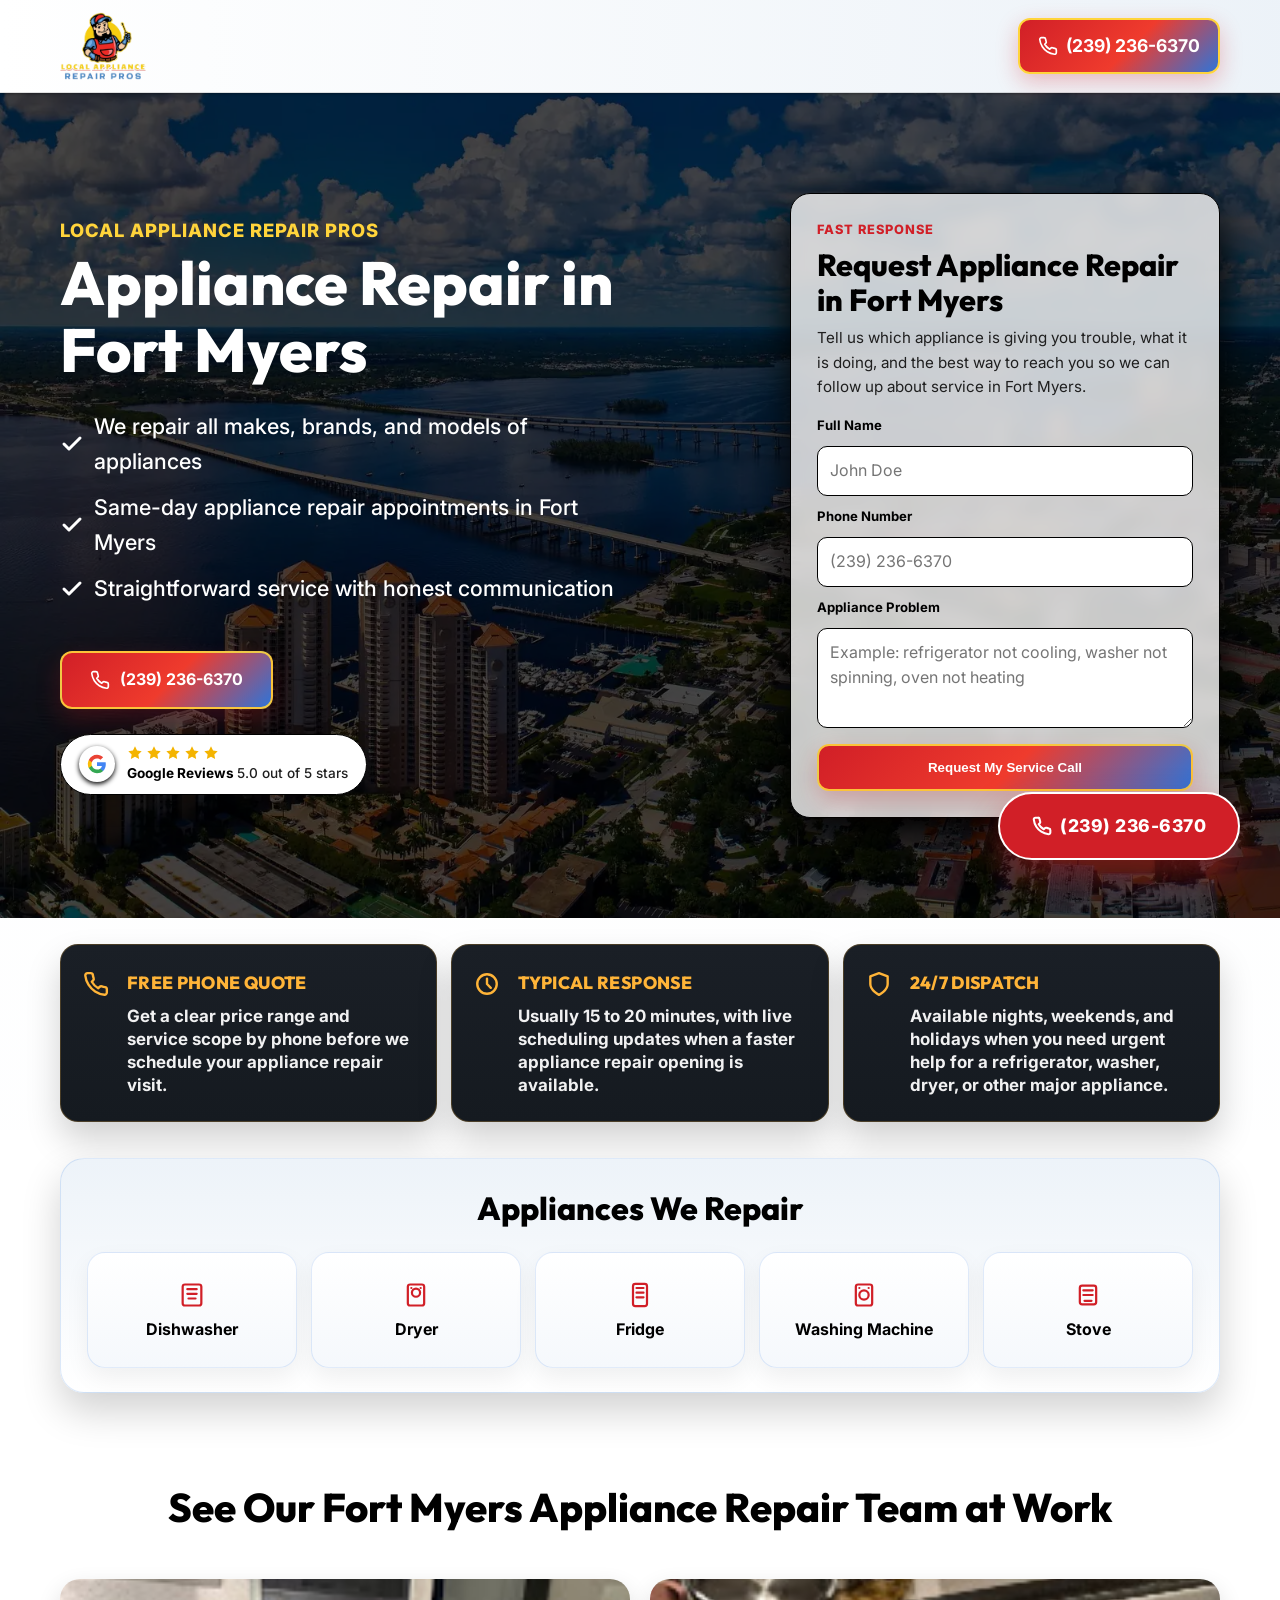
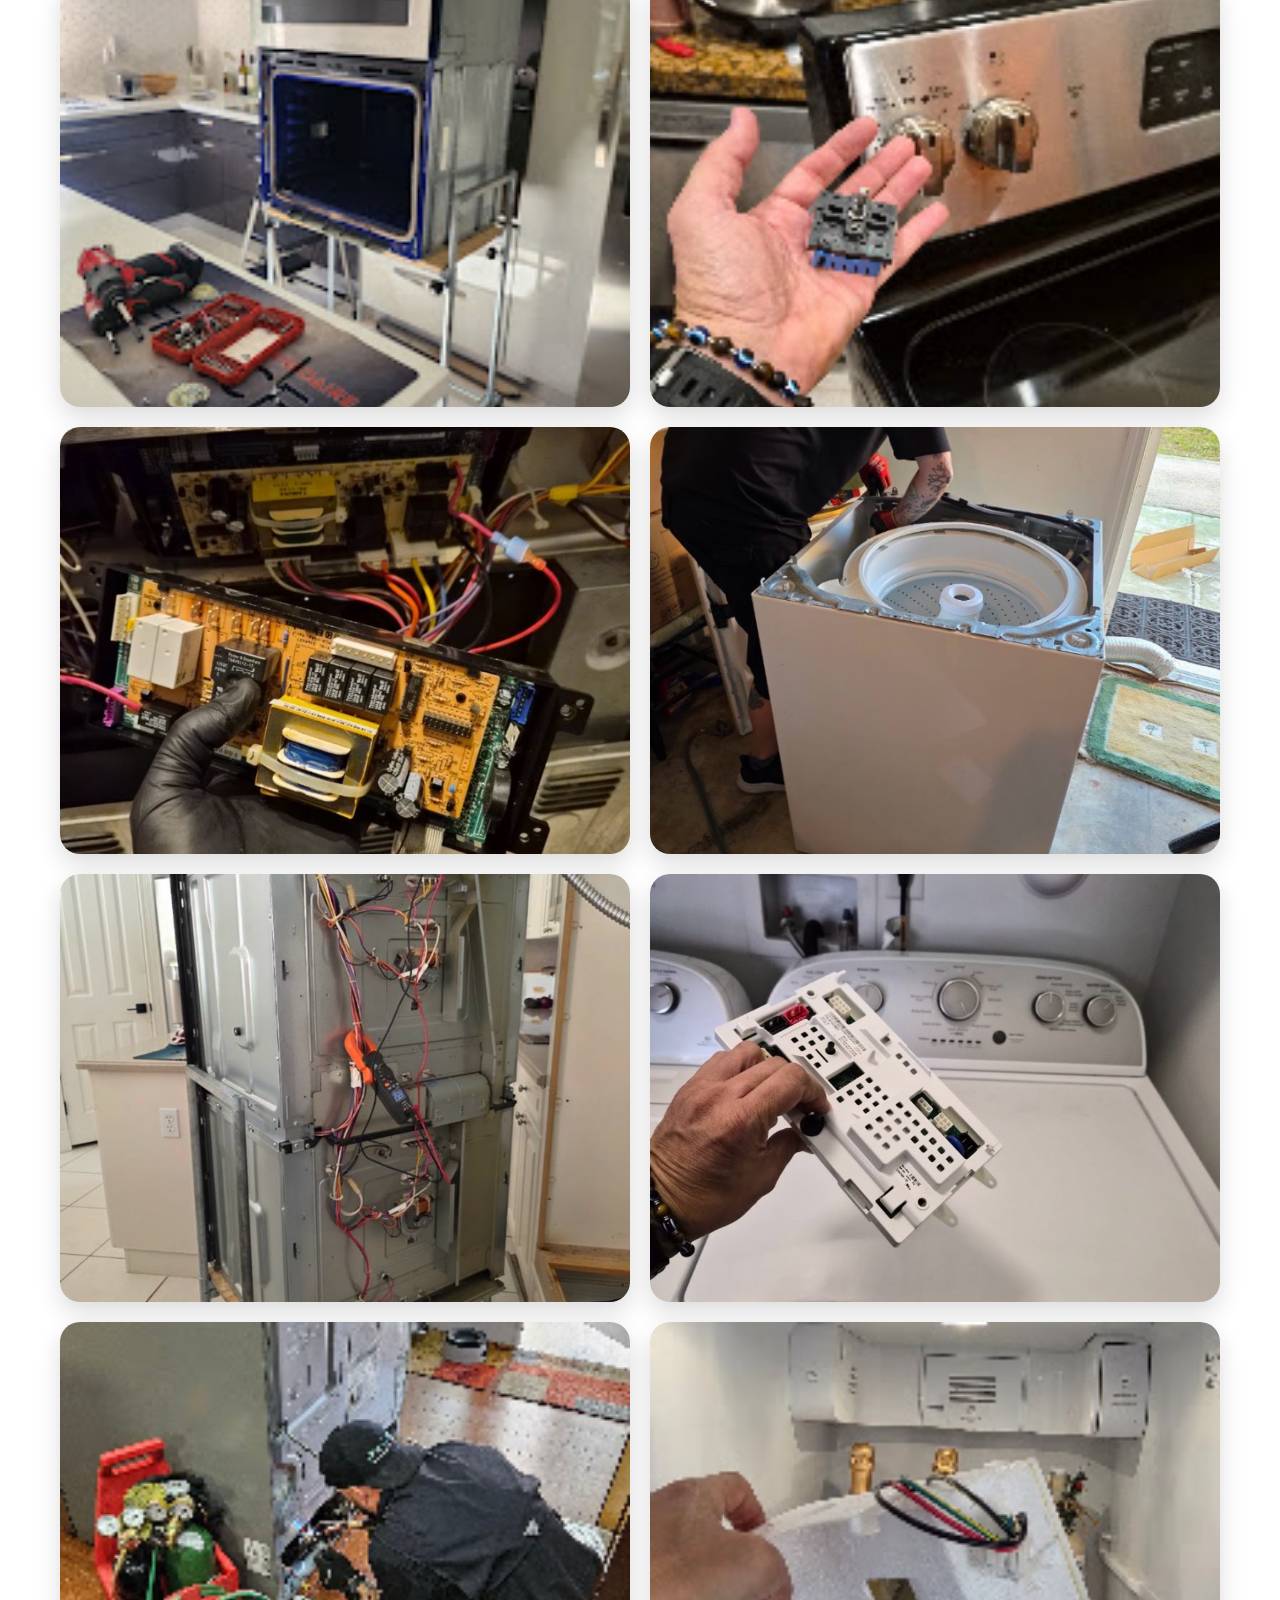
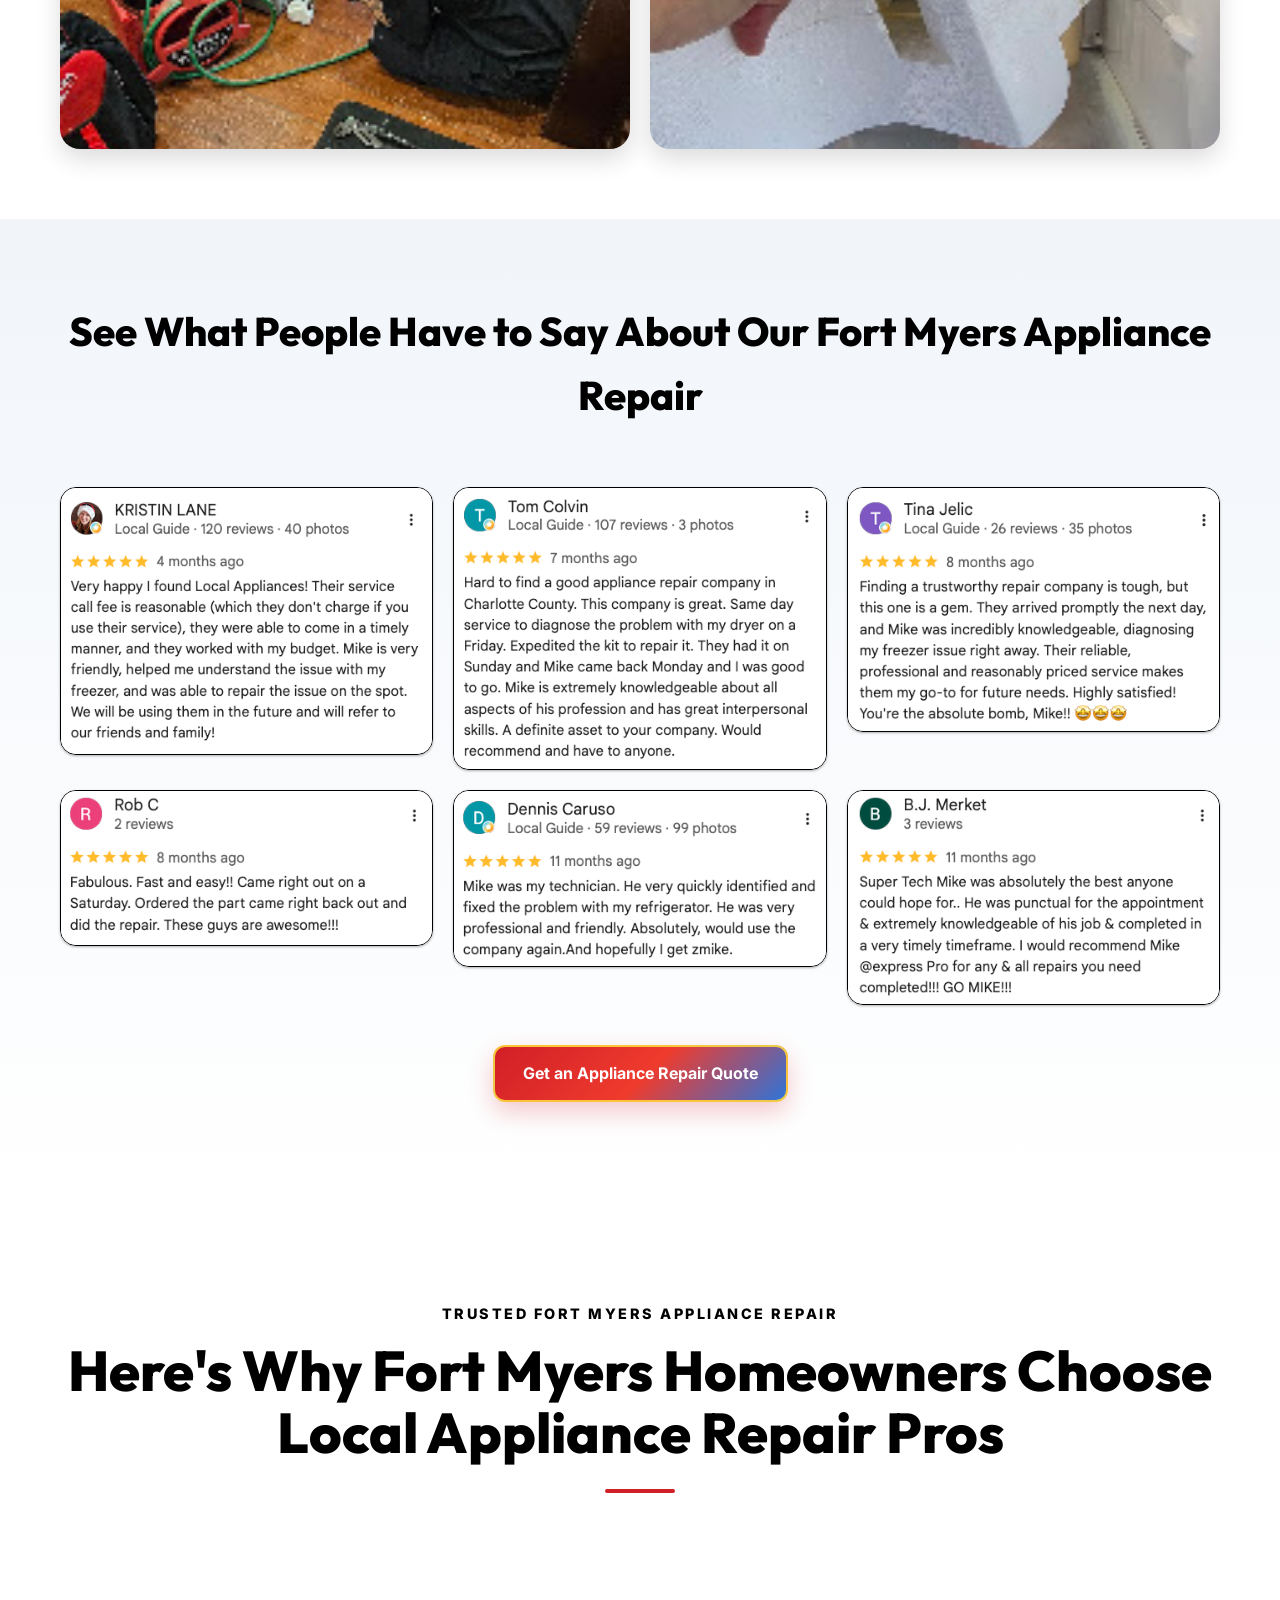
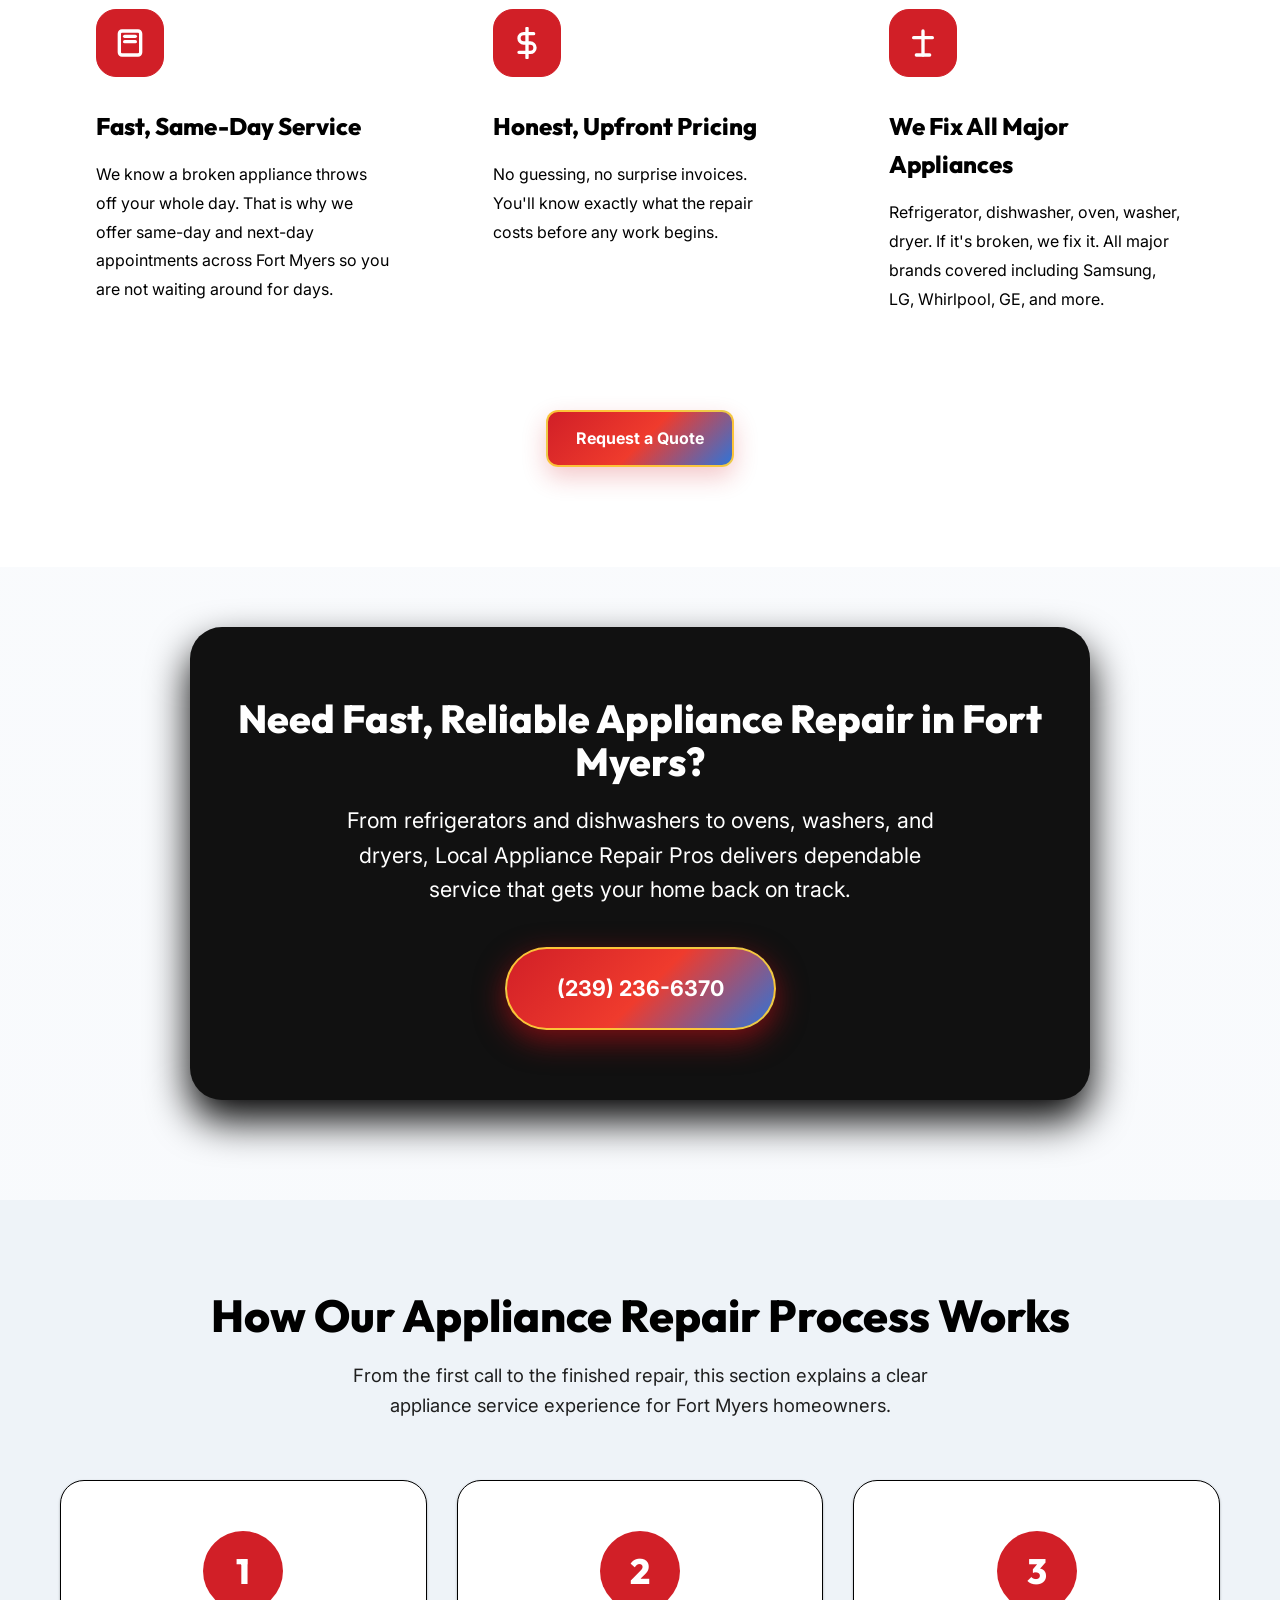
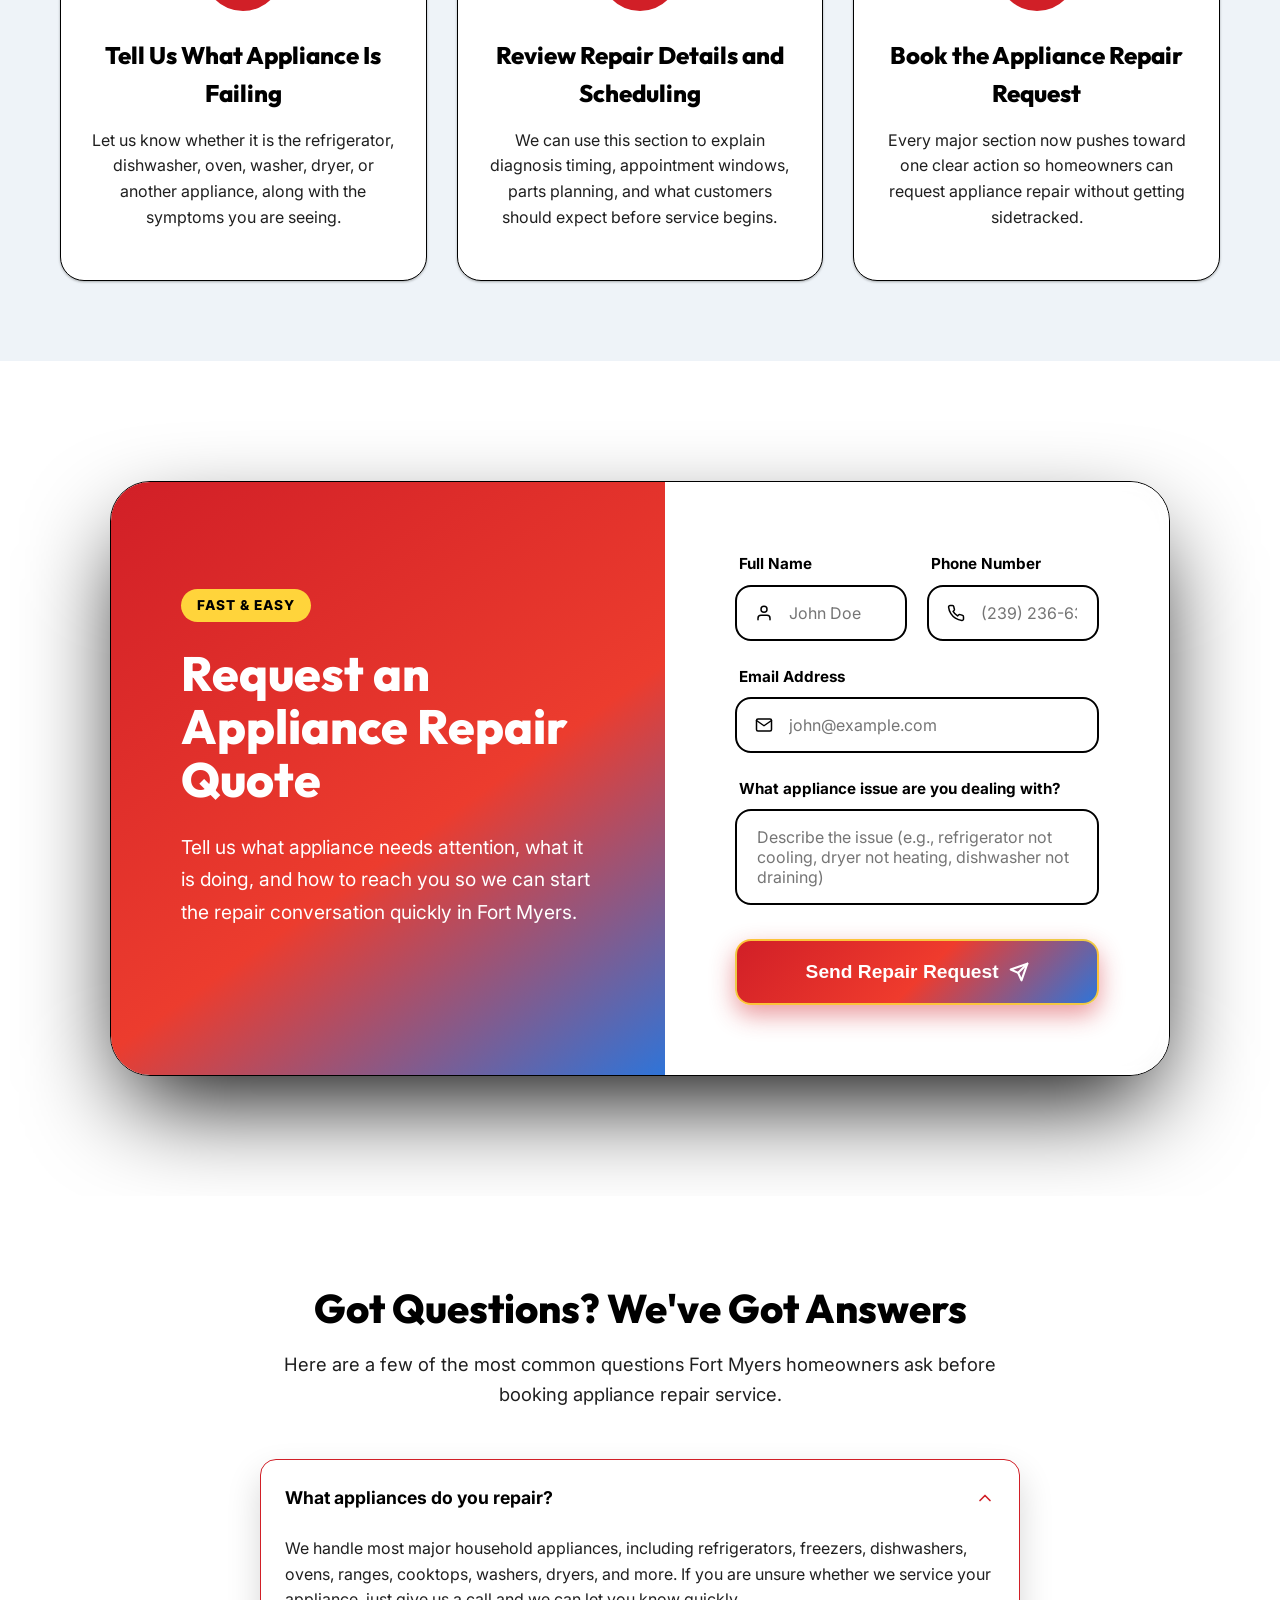
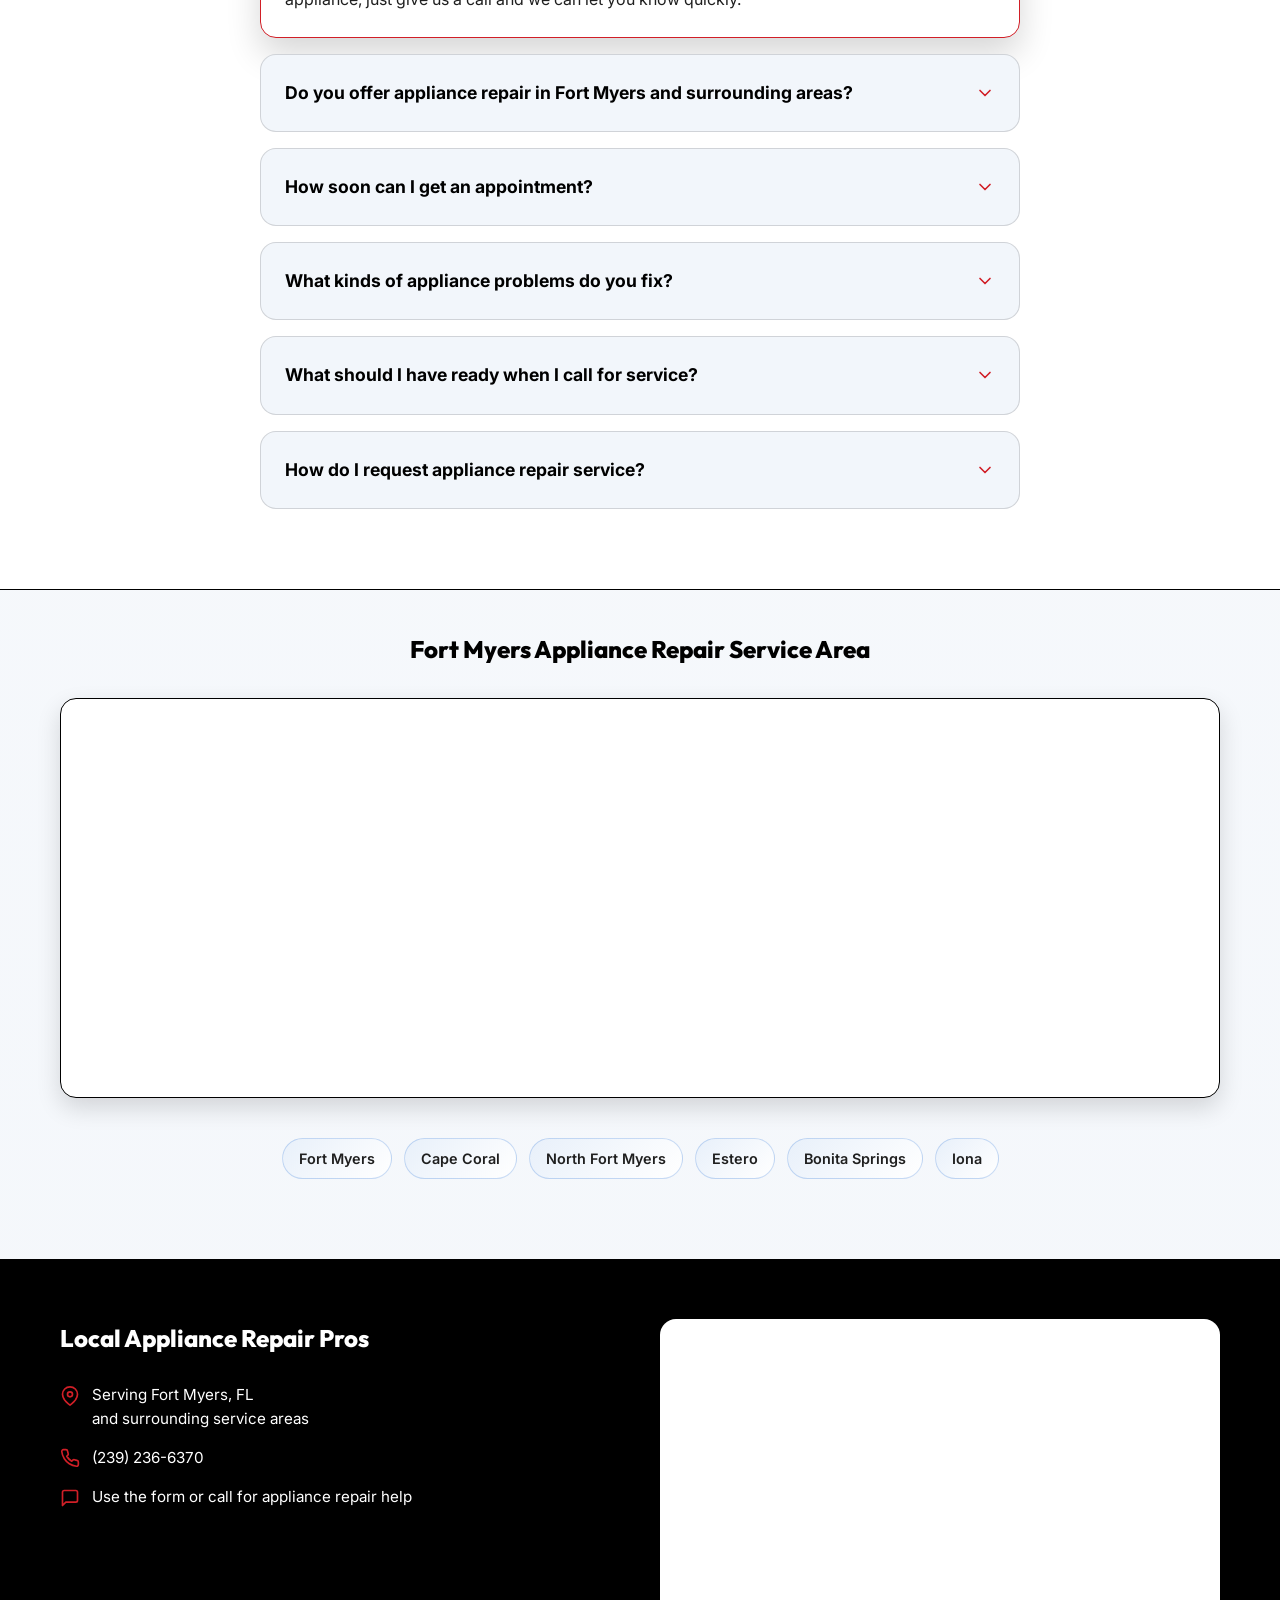
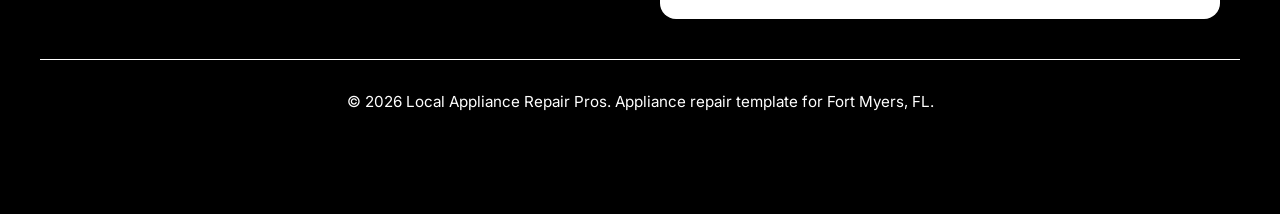
==== commit 93fd3c49: "Update hero background for Fort Myers homepage" ====
--- a/index.html
+++ b/index.html
@@ -105,7 +105,7 @@
     <main id="top">
         <section class="hero-v2">
             <div class="hero-overlay"></div>
-            <img src="knoxvilletn.webp" alt="Appliance repair service background" class="hero-bg-img">
+            <img src="fort-myers-hero.webp" alt="Aerial view of Fort Myers waterfront" class="hero-bg-img">
             <div class="container hero-container">
                 <div class="hero-content">
                     <p style="color: var(--accent-yellow); font-weight: 800; font-size: 1.15rem; margin-bottom: 5px; text-transform: uppercase; letter-spacing: 1px;">Local Appliance Repair Pros</p>
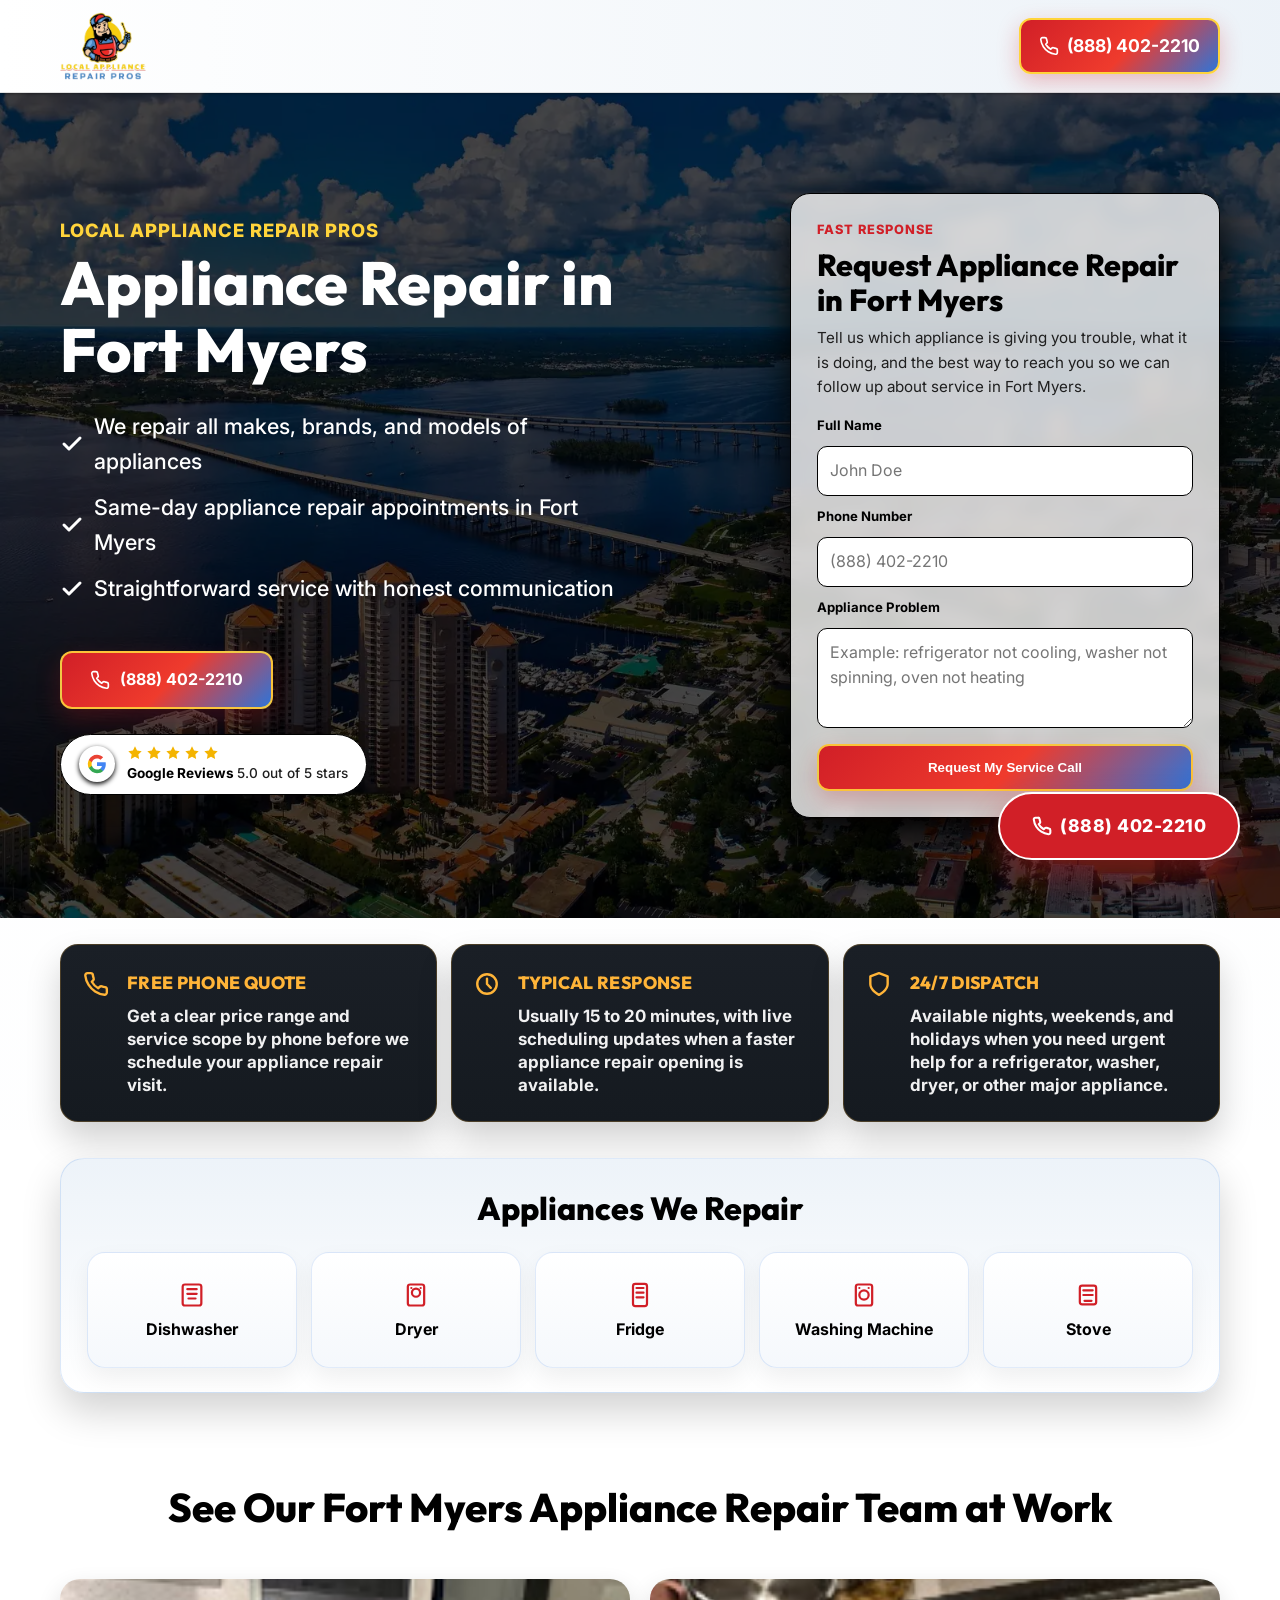
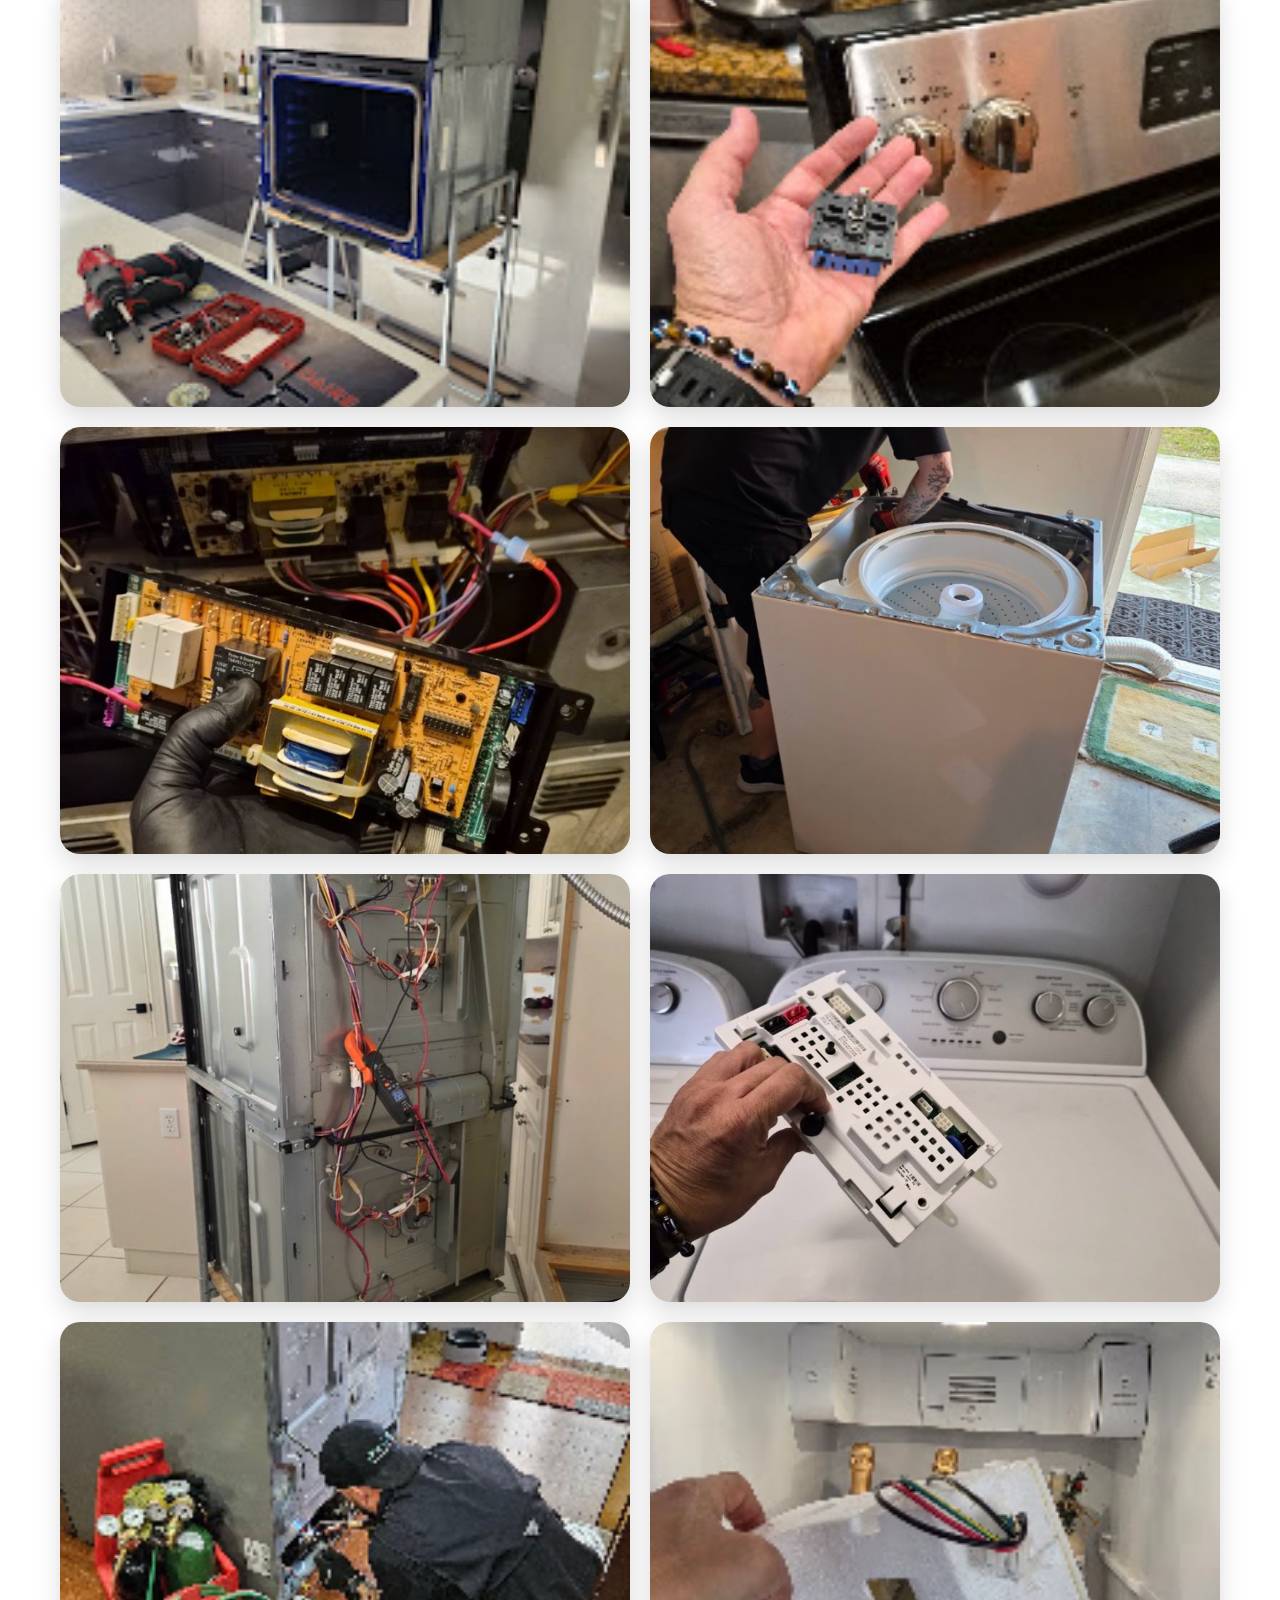
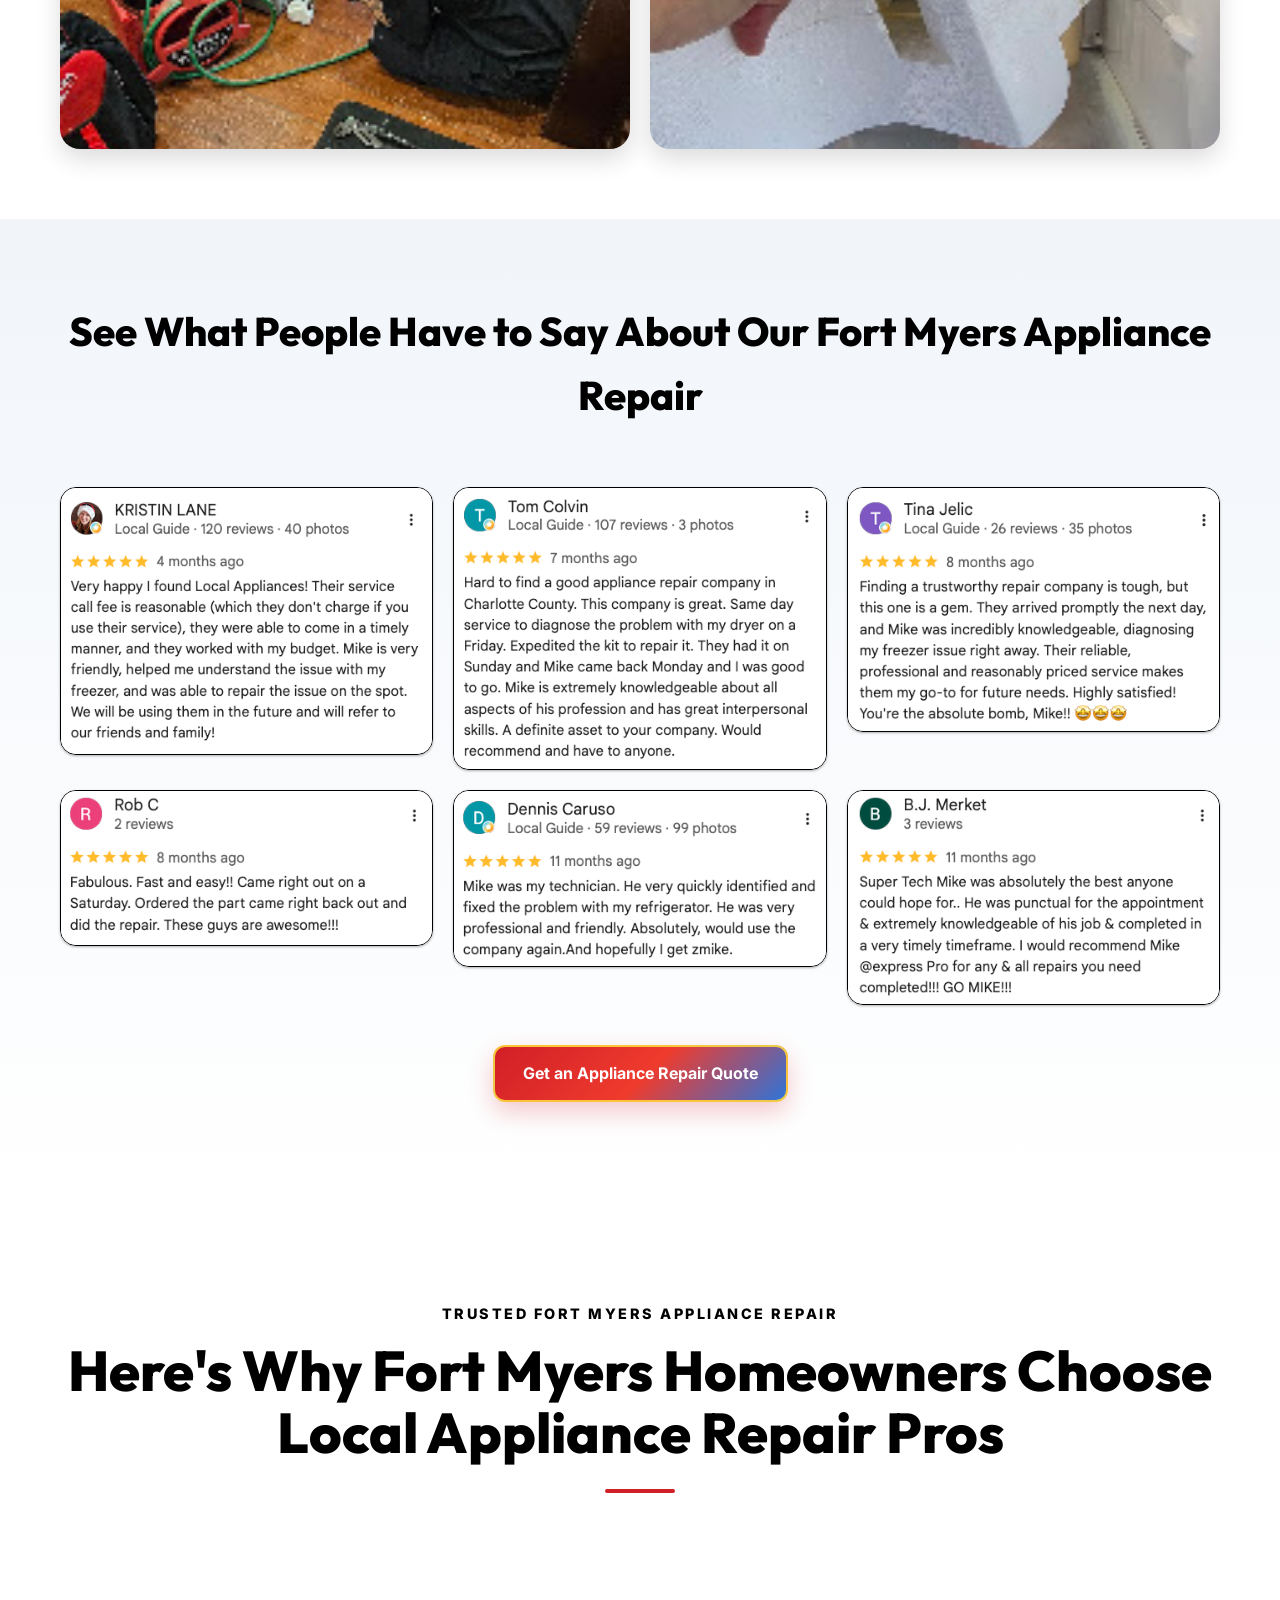
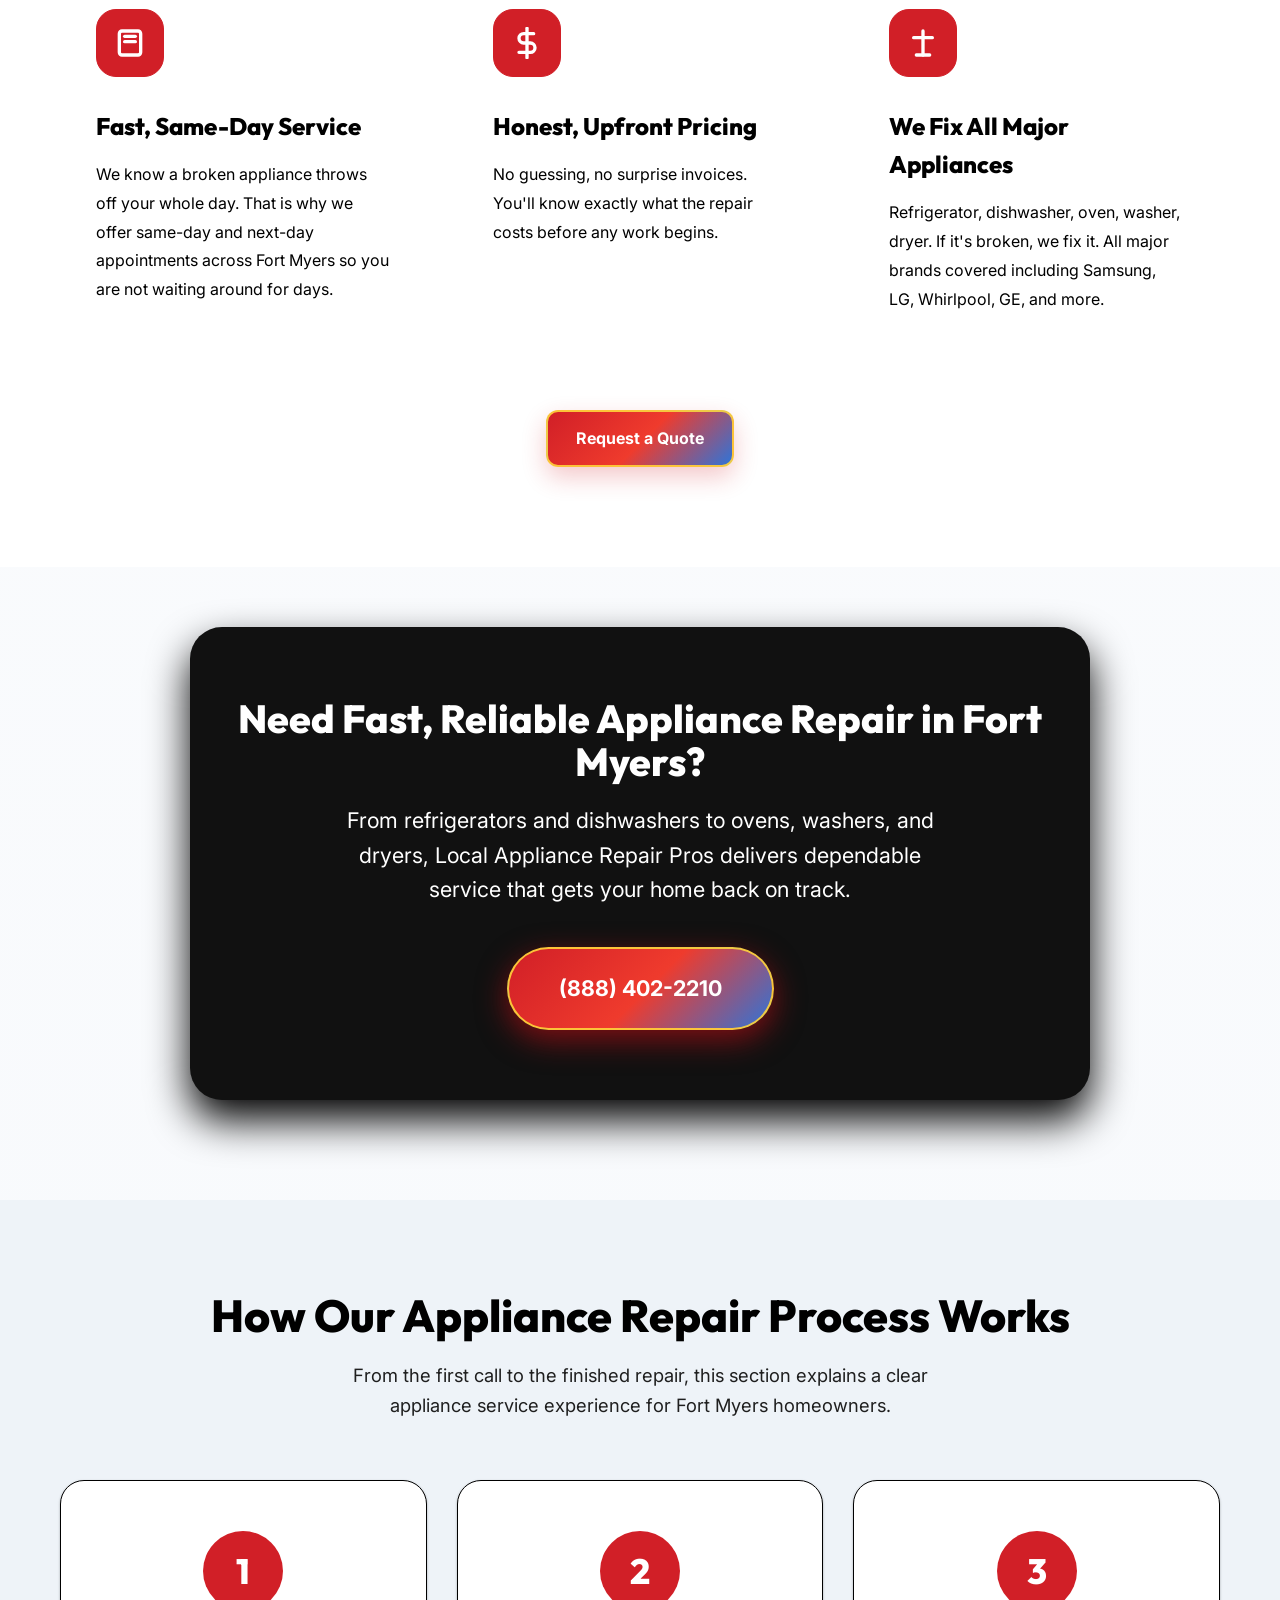
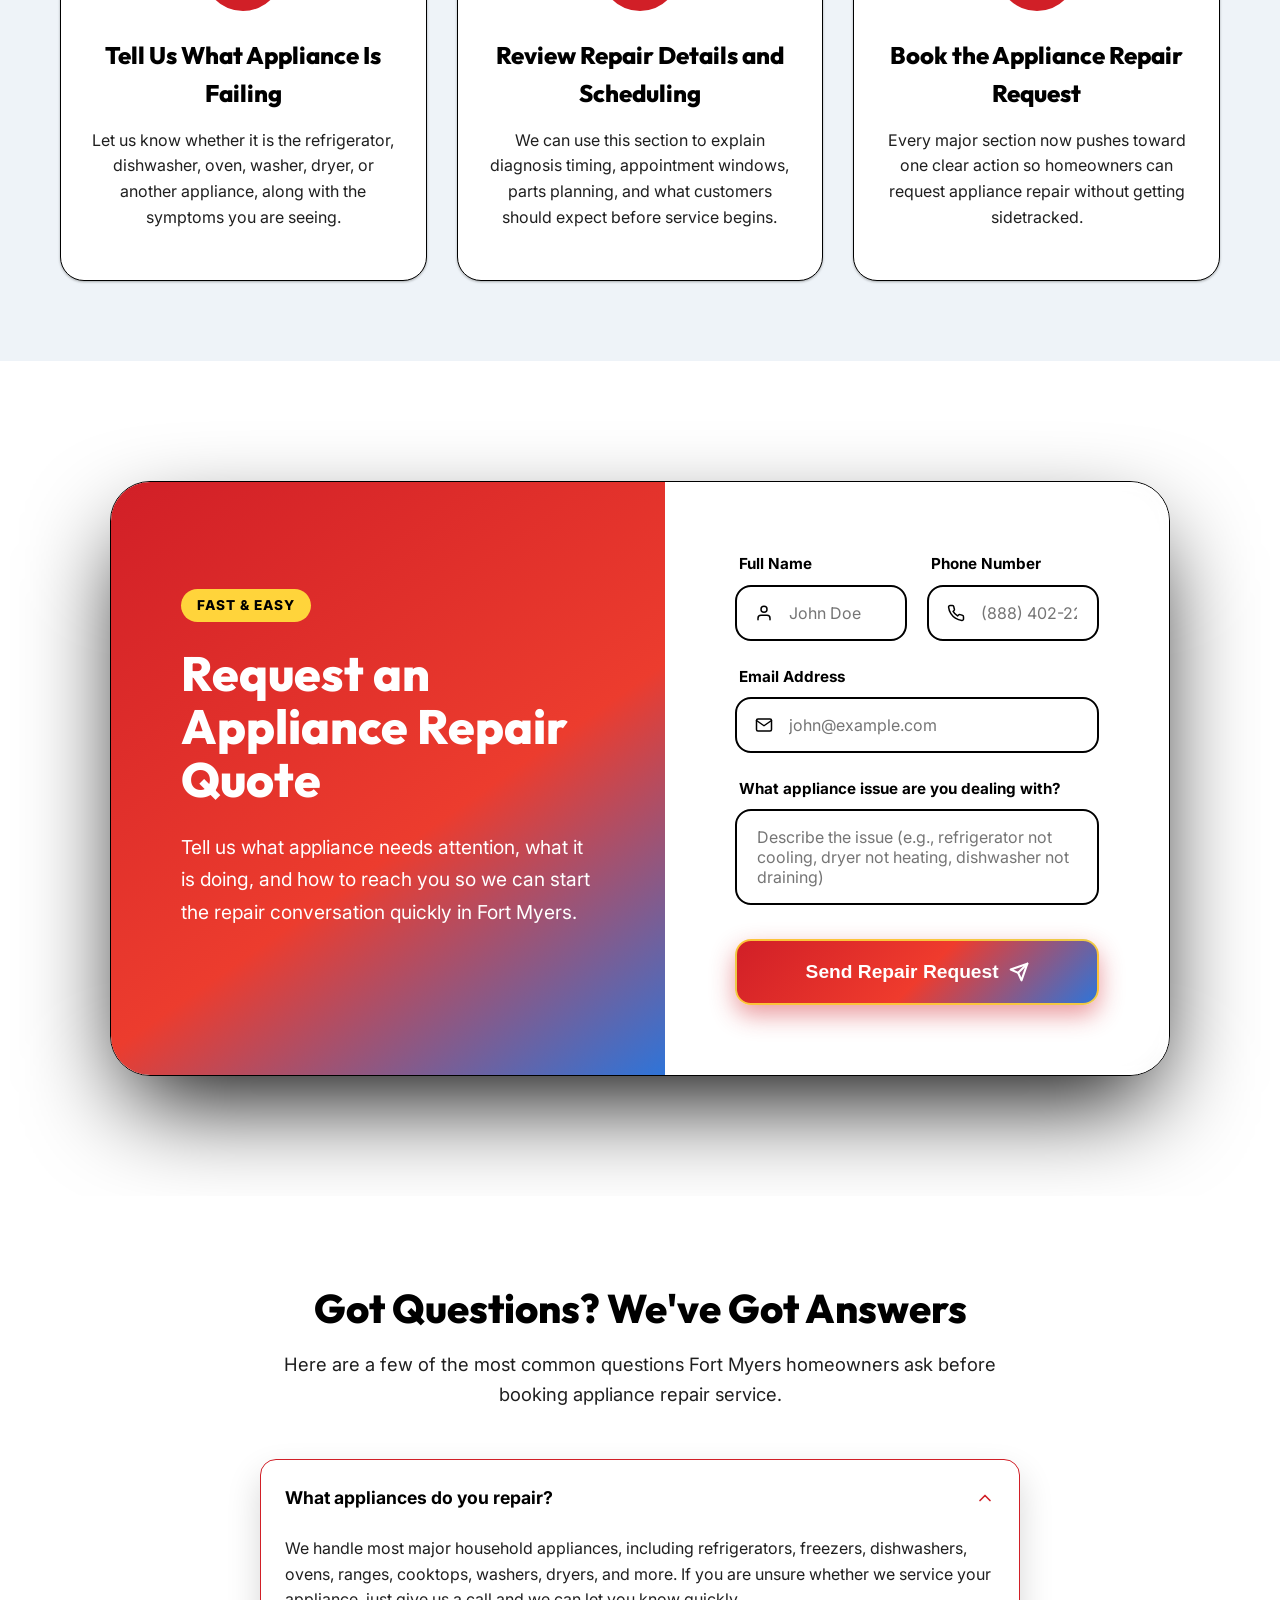
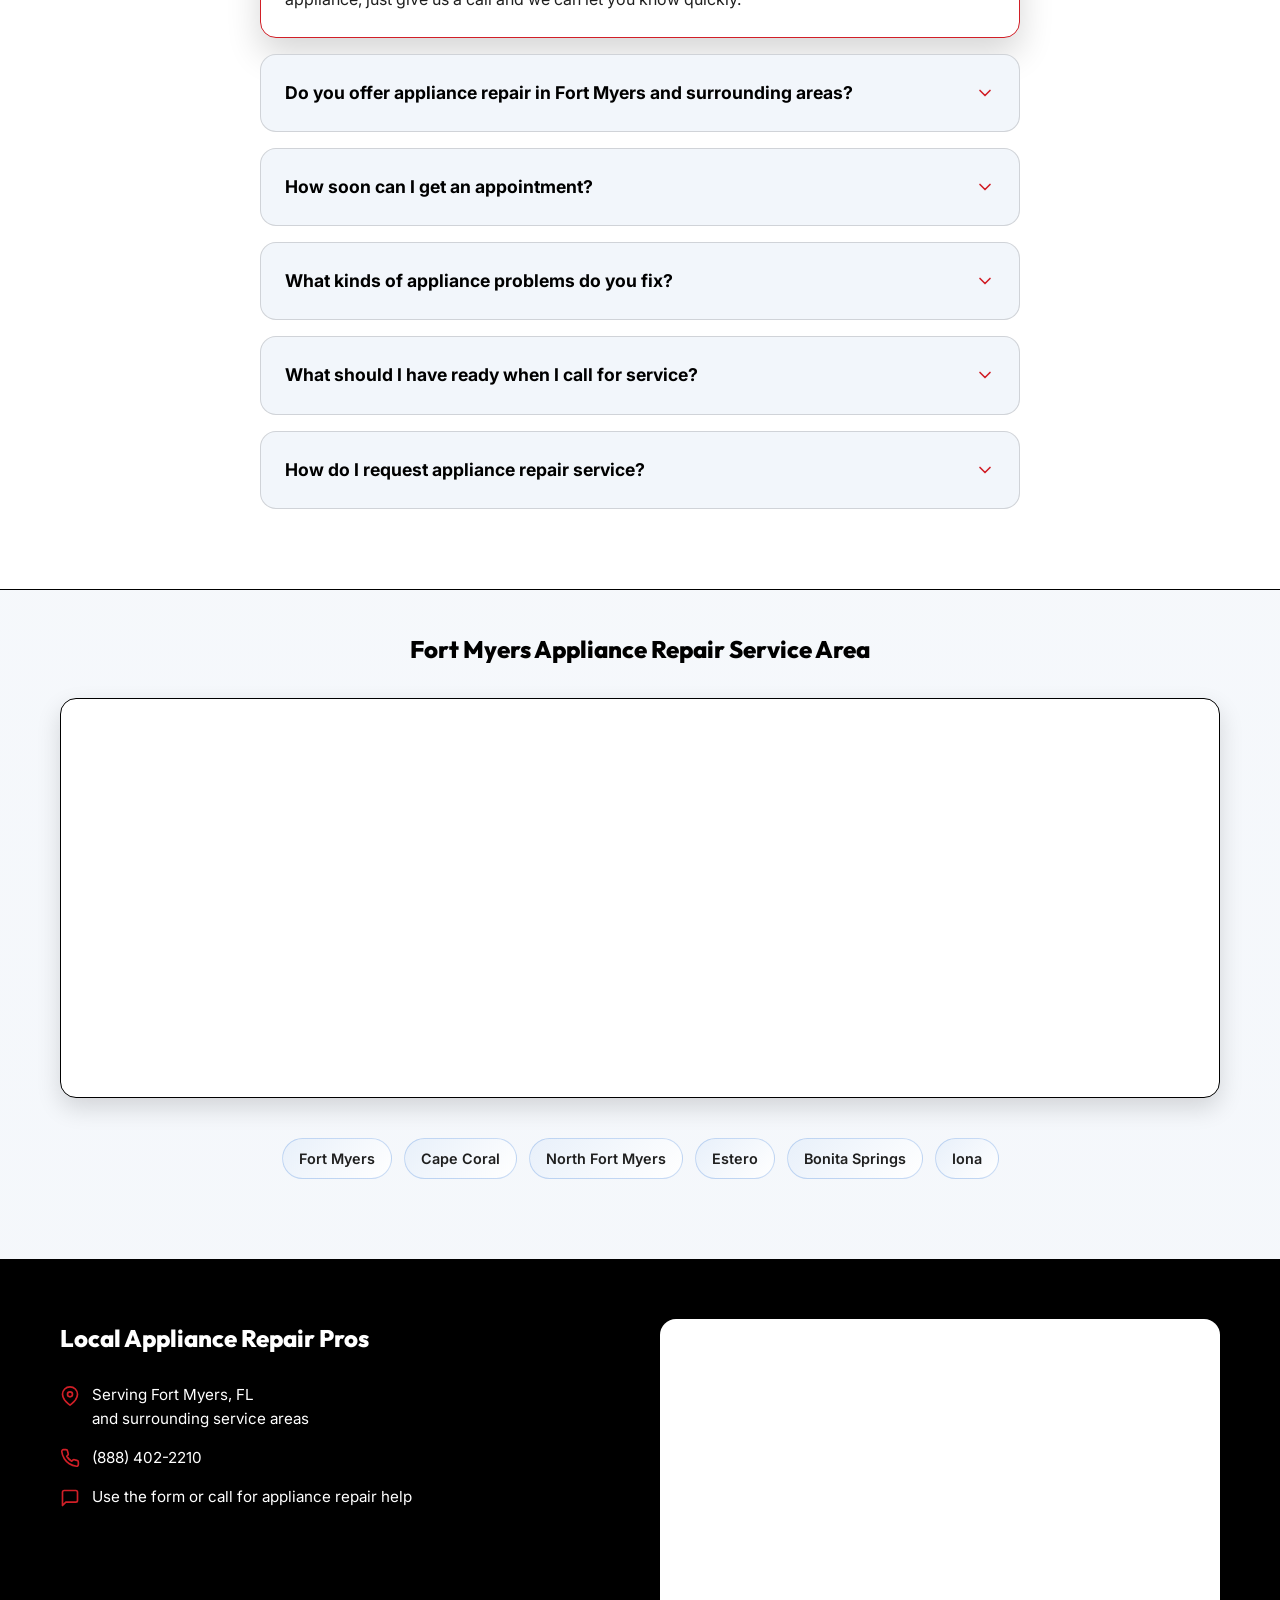
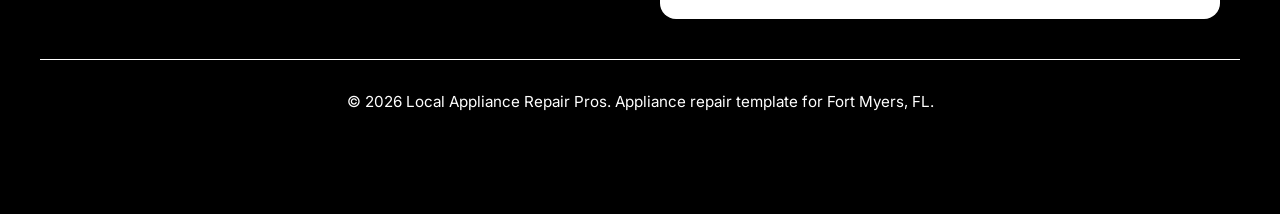
==== commit 59c1c7c6: "Update sitewide phone number and hero promo" ====
--- a/index.html
+++ b/index.html
@@ -28,7 +28,7 @@
       }
       gtag("js", new Date());
       gtag("config", "AW-16677008523/jXgDCJyp0bccEIvpm5A-", {
-        phone_conversion_number: "(239) 236-6370"
+        phone_conversion_number: "(888) 402-2210"
       });
     </script>
     <meta charset="UTF-8">
@@ -49,7 +49,7 @@
       "name": "Local Appliance Repair Pros",
       "image": "local-appliance-repair-pros-logo.webp",
       "url": "https://example.com",
-      "telephone": "(239) 236-6370",
+      "telephone": "(888) 402-2210",
       "priceRange": "$$",
       "address": {
         "@type": "PostalAddress",
@@ -89,14 +89,14 @@
                 <img src="local-appliance-repair-pros-logo.webp" alt="Local Appliance Repair Pros logo" class="logo-img">
             </div>
             <div class="header-right">
-                <a href="tel:2392366370" onclick="return gtag_report_conversion('tel:2392366370');" class="phone-link header-cta" id="header-call-link">
+                <a href="tel:8884022210" onclick="return gtag_report_conversion('tel:8884022210');" class="phone-link header-cta" id="header-call-link">
                     <svg class="phone-icon" viewBox="0 0 24 24" fill="none" stroke="currentColor" stroke-width="2"
                         stroke-linecap="round" stroke-linejoin="round">
                         <path
                             d="M22 16.92v3a2 2 0 0 1-2.18 2 19.79 19.79 0 0 1-8.63-3.07 19.5 19.5 0 0 1-6-6 19.79 19.79 0 0 1-3.07-8.67A2 2 0 0 1 4.11 2h3a2 2 0 0 1 2 1.72 12.84 12.84 0 0 0 .7 2.81 2 2 0 0 1-.45 2.11L8.09 9.91a16 16 0 0 0 6 6l1.27-1.27a2 2 0 0 1 2.11-.45 12.84 12.84 0 0 0 2.81.7A2 2 0 0 1 22 16.92z">
                         </path>
                     </svg>
-                    (239) 236-6370
+                    (888) 402-2210
                 </a>
             </div>
         </div>
@@ -126,16 +126,19 @@
                     </ul>
 
                     <div class="hero-actions-container">
-                        <a href="tel:2392366370" onclick="return gtag_report_conversion('tel:2392366370');" class="btn btn-primary btn-cta-main" id="hero-call-btn">
+                        <a href="tel:8884022210" onclick="return gtag_report_conversion('tel:8884022210');" class="btn btn-primary btn-cta-main" id="hero-call-btn">
                             <svg class="phone-icon ring-animation" viewBox="0 0 24 24" fill="none" stroke="currentColor"
                                 stroke-width="2" stroke-linecap="round" stroke-linejoin="round">
                                 <path
                                     d="M22 16.92v3a2 2 0 0 1-2.18 2 19.79 19.79 0 0 1-8.63-3.07 19.5 19.5 0 0 1-6-6 19.79 19.79 0 0 1-3.07-8.67A2 2 0 0 1 4.11 2h3a2 2 0 0 1 2 1.72 12.84 12.84 0 0 0 .7 2.81 2 2 0 0 1-.45 2.11L8.09 9.91a16 16 0 0 0 6 6l1.27-1.27a2 2 0 0 1 2.11-.45 12.84 12.84 0 0 0 2.81.7A2 2 0 0 1 22 16.92z">
                                 </path>
                             </svg>
-                            (239) 236-6370
+                            (888) 402-2210
                         </a>
-                        <p class="hero-mobile-callout mobile-only">Call now for appliance repair.</p>
+                        <p class="hero-mobile-callout mobile-only">
+                            <span class="hero-mobile-callout-line hero-mobile-callout-primary">1-YEAR WARRANTY on parts and labor</span>
+                            <span class="hero-mobile-callout-line hero-mobile-callout-secondary">$35 OFF for veterans, seniors, first time customers</span>
+                        </p>
                     </div>
 
                     <div style="margin-top: 8px;">
@@ -180,7 +183,7 @@
                             <input type="text" id="hero-name" name="name" required placeholder="John Doe">
 
                             <label for="hero-phone">Phone Number</label>
-                            <input type="tel" id="hero-phone" name="phone" required placeholder="(239) 236-6370">
+                            <input type="tel" id="hero-phone" name="phone" required placeholder="(888) 402-2210">
 
                             <label for="hero-needs">Appliance Problem</label>
                             <textarea id="hero-needs" name="needs" rows="3" required placeholder="Example: refrigerator not cooling, washer not spinning, oven not heating"></textarea>
@@ -384,8 +387,8 @@
                 <h2 style="color: var(--white); position: relative; z-index: 2; line-height: 1.1;">Need Fast, Reliable Appliance Repair in Fort Myers?</h2>
                 <p style="color: #ffffff; position: relative; z-index: 2; max-width: 600px; margin: 0 auto 40px auto; font-size: 1.35rem;">From refrigerators and dishwashers to ovens, washers, and dryers, Local Appliance Repair Pros delivers dependable service that gets your home back on track.</p>
                 <div style="position: relative; z-index: 2; display: flex; flex-wrap: wrap; align-items: center; justify-content: center; gap: 16px;">
-                    <a href="tel:2392366370" onclick="return gtag_report_conversion('tel:2392366370');" class="btn btn-primary btn-large" id="final-call-btn" style="padding: 22px 50px; border-radius: 50px; display: inline-flex; align-items: center; gap: 16px; box-shadow: 0 10px 30px #7f0f14; font-size: 1.35rem;">
-                        (239) 236-6370
+                    <a href="tel:8884022210" onclick="return gtag_report_conversion('tel:8884022210');" class="btn btn-primary btn-large" id="final-call-btn" style="padding: 22px 50px; border-radius: 50px; display: inline-flex; align-items: center; gap: 16px; box-shadow: 0 10px 30px #7f0f14; font-size: 1.35rem;">
+                        (888) 402-2210
                     </a>
                 </div>
             </div>
@@ -446,7 +449,7 @@
                                         <label for="phone">Phone Number</label>
                                         <div class="input-wrapper">
                                             <svg class="input-icon" width="18" height="18" viewBox="0 0 24 24" fill="none" stroke="currentColor" stroke-width="2" stroke-linecap="round" stroke-linejoin="round"><path d="M22 16.92v3a2 2 0 0 1-2.18 2 19.79 19.79 0 0 1-8.63-3.07 19.5 19.5 0 0 1-6-6 19.79 19.79 0 0 1-3.07-8.67A2 2 0 0 1 4.11 2h3a2 2 0 0 1 2 1.72 12.84 12.84 0 0 0 .7 2.81 2 2 0 0 1-.45 2.11L8.09 9.91a16 16 0 0 0 6 6l1.27-1.27a2 2 0 0 1 2.11-.45 12.84 12.84 0 0 0 2.81.7A2 2 0 0 1 22 16.92z"></path></svg>
-                                            <input type="tel" id="phone" name="phone" required placeholder="(239) 236-6370">
+                                            <input type="tel" id="phone" name="phone" required placeholder="(888) 402-2210">
                                         </div>
                                     </div>
                                 </div>
@@ -552,7 +555,7 @@
                             <svg class="faq-icon" viewBox="0 0 24 24" fill="none" stroke="currentColor" stroke-width="2" stroke-linecap="round" stroke-linejoin="round"><polyline points="6 9 12 15 18 9"></polyline></svg>
                         </summary>
                         <div class="faq-answer">
-                            <p>You can call <a href="tel:2392366370" onclick="return gtag_report_conversion('tel:2392366370');">(239) 236-6370</a> or use the form on this page to tell us what appliance is giving you trouble. From there, we can talk through the issue and help you schedule the next step.</p>
+                            <p>You can call <a href="tel:8884022210" onclick="return gtag_report_conversion('tel:8884022210');">(888) 402-2210</a> or use the form on this page to tell us what appliance is giving you trouble. From there, we can talk through the issue and help you schedule the next step.</p>
                         </div>
                     </details>
                 </div>
@@ -587,7 +590,7 @@
                 </p>
                 <p style="margin-bottom: 15px; display: flex; align-items: center; gap: 12px;">
                     <svg width="20" height="20" viewBox="0 0 24 24" fill="none" stroke="currentColor" stroke-width="2" stroke-linecap="round" stroke-linejoin="round" style="flex-shrink: 0; color: var(--accent);"><path d="M22 16.92v3a2 2 0 0 1-2.18 2 19.79 19.79 0 0 1-8.63-3.07 19.5 19.5 0 0 1-6-6 19.79 19.79 0 0 1-3.07-8.67A2 2 0 0 1 4.11 2h3a2 2 0 0 1 2 1.72 12.84 12.84 0 0 0 .7 2.81 2 2 0 0 1-.45 2.11L8.09 9.91a16 16 0 0 0 6 6l1.27-1.27a2 2 0 0 1 2.11-.45 12.84 12.84 0 0 0 2.81.7A2 2 0 0 1 22 16.92z"></path></svg>
-                    <a href="tel:2392366370" onclick="return gtag_report_conversion('tel:2392366370');" style="color: inherit; text-decoration: none;">(239) 236-6370</a>
+                    <a href="tel:8884022210" onclick="return gtag_report_conversion('tel:8884022210');" style="color: inherit; text-decoration: none;">(888) 402-2210</a>
                 </p>
                 <p style="margin-bottom: 0; display: flex; align-items: center; gap: 12px;">
                     <svg width="20" height="20" viewBox="0 0 24 24" fill="none" stroke="currentColor" stroke-width="2" stroke-linecap="round" stroke-linejoin="round" style="flex-shrink: 0; color: var(--accent);"><path d="M21 15a2 2 0 0 1-2 2H7l-4 4V5a2 2 0 0 1 2-2h14a2 2 0 0 1 2 2z"></path></svg>
@@ -606,14 +609,14 @@
 
     <div class="mobile-cta-bar" id="mobile-scroll-trigger">
         <div style="display: flex; gap: 10px;">
-            <a href="tel:2392366370" onclick="return gtag_report_conversion('tel:2392366370');" class="btn btn-primary btn-full" id="mobile-call-btn">
+            <a href="tel:8884022210" onclick="return gtag_report_conversion('tel:8884022210');" class="btn btn-primary btn-full" id="mobile-call-btn">
                 <svg class="phone-icon ring-animation" viewBox="0 0 24 24" fill="none" stroke="currentColor"
                     stroke-width="2" stroke-linecap="round" stroke-linejoin="round">
                     <path
                         d="M22 16.92v3a2 2 0 0 1-2.18 2 19.79 19.79 0 0 1-8.63-3.07 19.5 19.5 0 0 1-6-6 19.79 19.79 0 0 1-3.07-8.67A2 2 0 0 1 4.11 2h3a2 2 0 0 1 2 1.72 12.84 12.84 0 0 0 .7 2.81 2 2 0 0 1-.45 2.11L8.09 9.91a16 16 0 0 0 6 6l1.27-1.27a2 2 0 0 1 2.11-.45 12.84 12.84 0 0 0 2.81.7A2 2 0 0 1 22 16.92z">
                     </path>
                 </svg>
-                (239) 236-6370
+                (888) 402-2210
             </a>
         </div>
     </div>
@@ -712,10 +715,10 @@
     </script>
 
     <div class="desktop-cta-container desktop-only">
-        <a href="tel:2392366370" onclick="return gtag_report_conversion('tel:2392366370');" class="floating-cta-v2">
+        <a href="tel:8884022210" onclick="return gtag_report_conversion('tel:8884022210');" class="floating-cta-v2">
             <span class="cta-pulse"></span>
             <svg width="20" height="20" viewBox="0 0 24 24" fill="none" stroke="currentColor" stroke-width="2.5" stroke-linecap="round" stroke-linejoin="round" style="margin-right: 8px;"><path d="M22 16.92v3a2 2 0 0 1-2.18 2 19.79 19.79 0 0 1-8.63-3.07 19.5 19.5 0 0 1-6-6 19.79 19.79 0 0 1-3.07-8.67A2 2 0 0 1 4.11 2h3a2 2 0 0 1 2 1.72 12.84 12.84 0 0 0 .7 2.81 2 2 0 0 1-.45 2.11L8.09 9.91a16 16 0 0 0 6 6l1.27-1.27a2 2 0 0 1 2.11-.45 12.84 12.84 0 0 0 2.81.7A2 2 0 0 1 22 16.92z"></path></svg>
-            (239) 236-6370
+            (888) 402-2210
         </a>
     </div>
 </body>
--- a/style.css
+++ b/style.css
@@ -1790,12 +1790,53 @@
 
 .hero-mobile-callout {
     width: 100%;
-    margin: -4px 0 0;
+    max-width: 360px;
+    margin: 10px auto 6px;
+    padding: 14px 18px;
     text-align: center;
     color: rgba(255, 255, 255, 0.9);
     font-size: 0.95rem;
     font-weight: 600;
     letter-spacing: 0.01em;
+    position: relative;
+    isolation: isolate;
+}
+
+.hero-mobile-callout::before,
+.hero-mobile-callout::after {
+    content: "";
+    position: absolute;
+    inset: -6px;
+    border: 2px solid rgba(255, 196, 72, 0.9);
+    border-radius: 999px;
+    pointer-events: none;
+    z-index: -1;
+}
+
+.hero-mobile-callout::before {
+    transform: rotate(-2.4deg);
+}
+
+.hero-mobile-callout::after {
+    inset: -2px;
+    border-color: rgba(255, 196, 72, 0.45);
+    transform: rotate(1.8deg);
+}
+
+.hero-mobile-callout-line {
+    display: block;
+}
+
+.hero-mobile-callout-primary {
+    white-space: nowrap;
+    font-weight: 800;
+    color: #ffffff;
+}
+
+.hero-mobile-callout-secondary {
+    margin-top: 6px;
+    color: rgba(255, 255, 255, 0.9);
+    font-size: 0.88rem;
 }
 
 .service-highlights {
@@ -1852,6 +1893,21 @@
 
     .service-highlights {
         padding: 18px 0 6px;
+    }
+
+    .hero-mobile-callout {
+        max-width: 350px;
+        margin: 12px auto 10px;
+        padding: 16px 16px 14px;
+    }
+
+    .hero-mobile-callout-primary {
+        font-size: 0.96rem;
+    }
+
+    .hero-mobile-callout-secondary {
+        font-size: 0.84rem;
+        line-height: 1.3;
     }
 
     .service-highlights-grid {
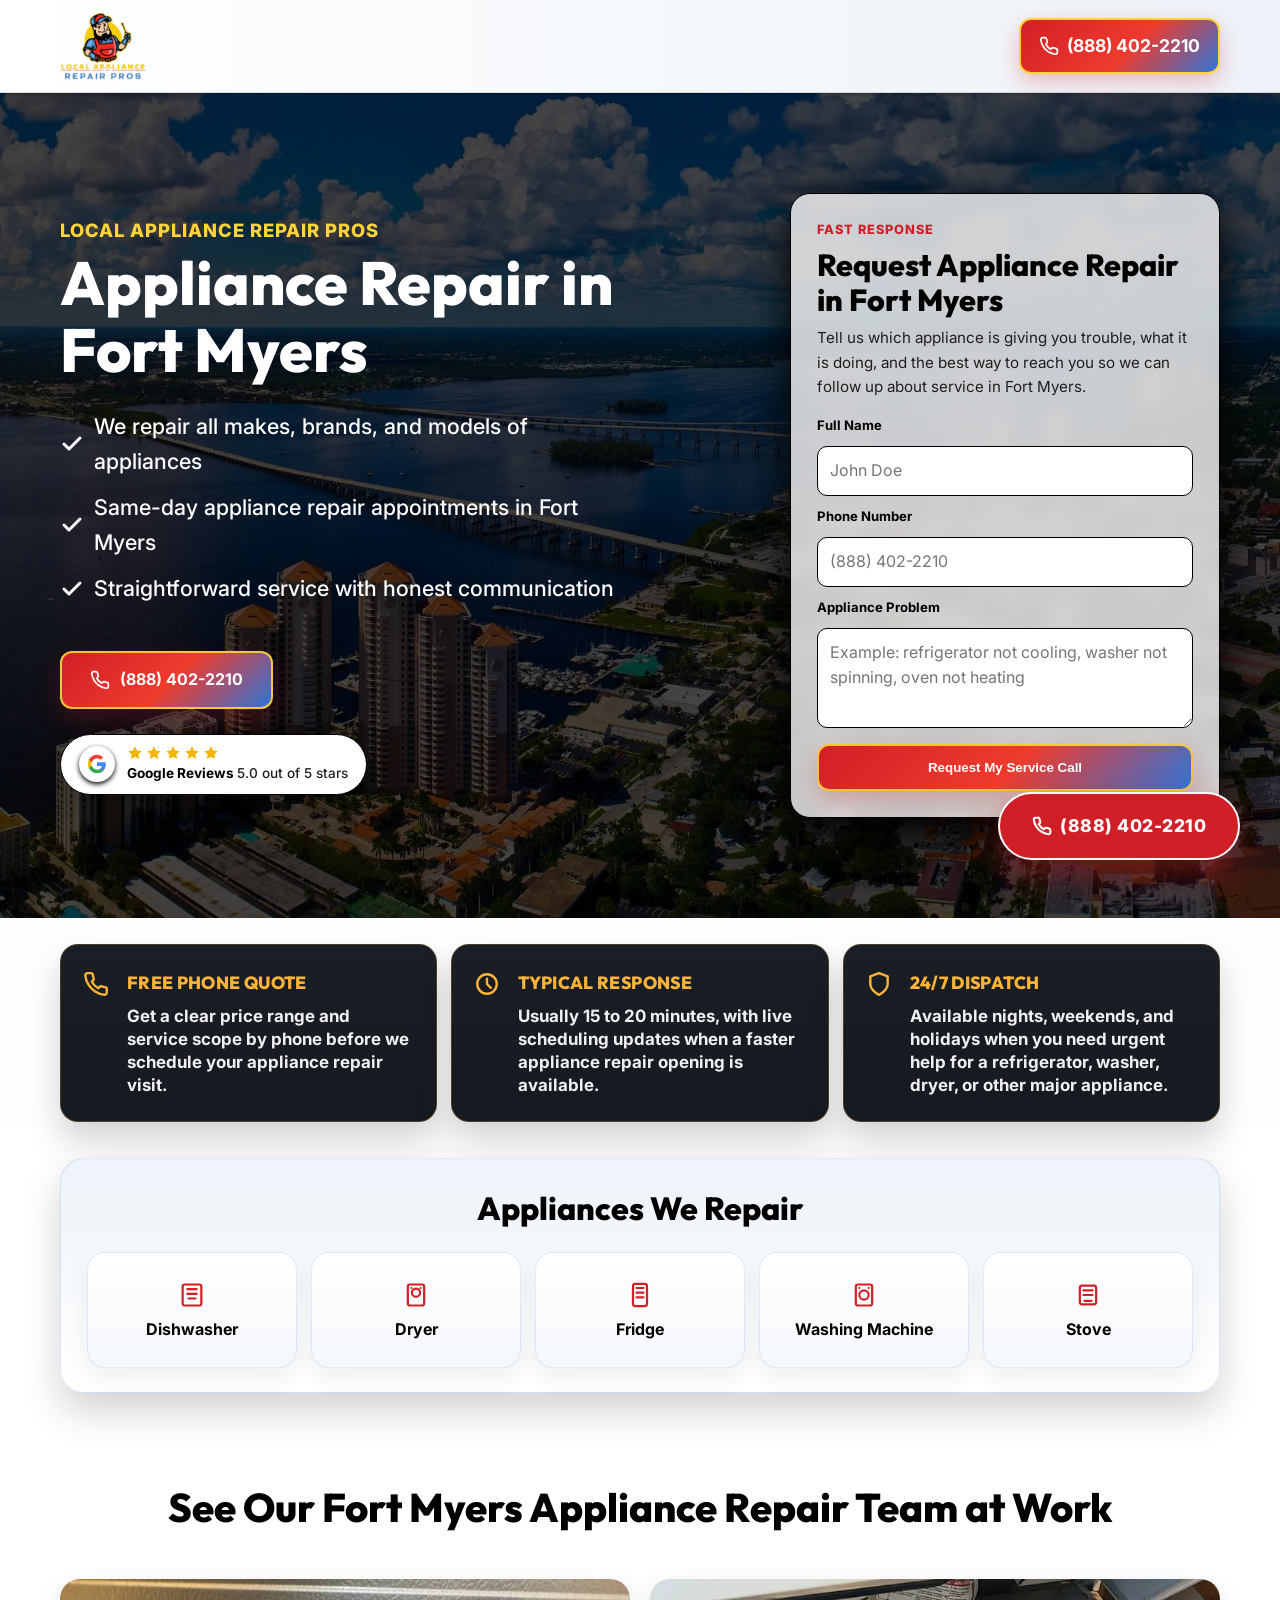
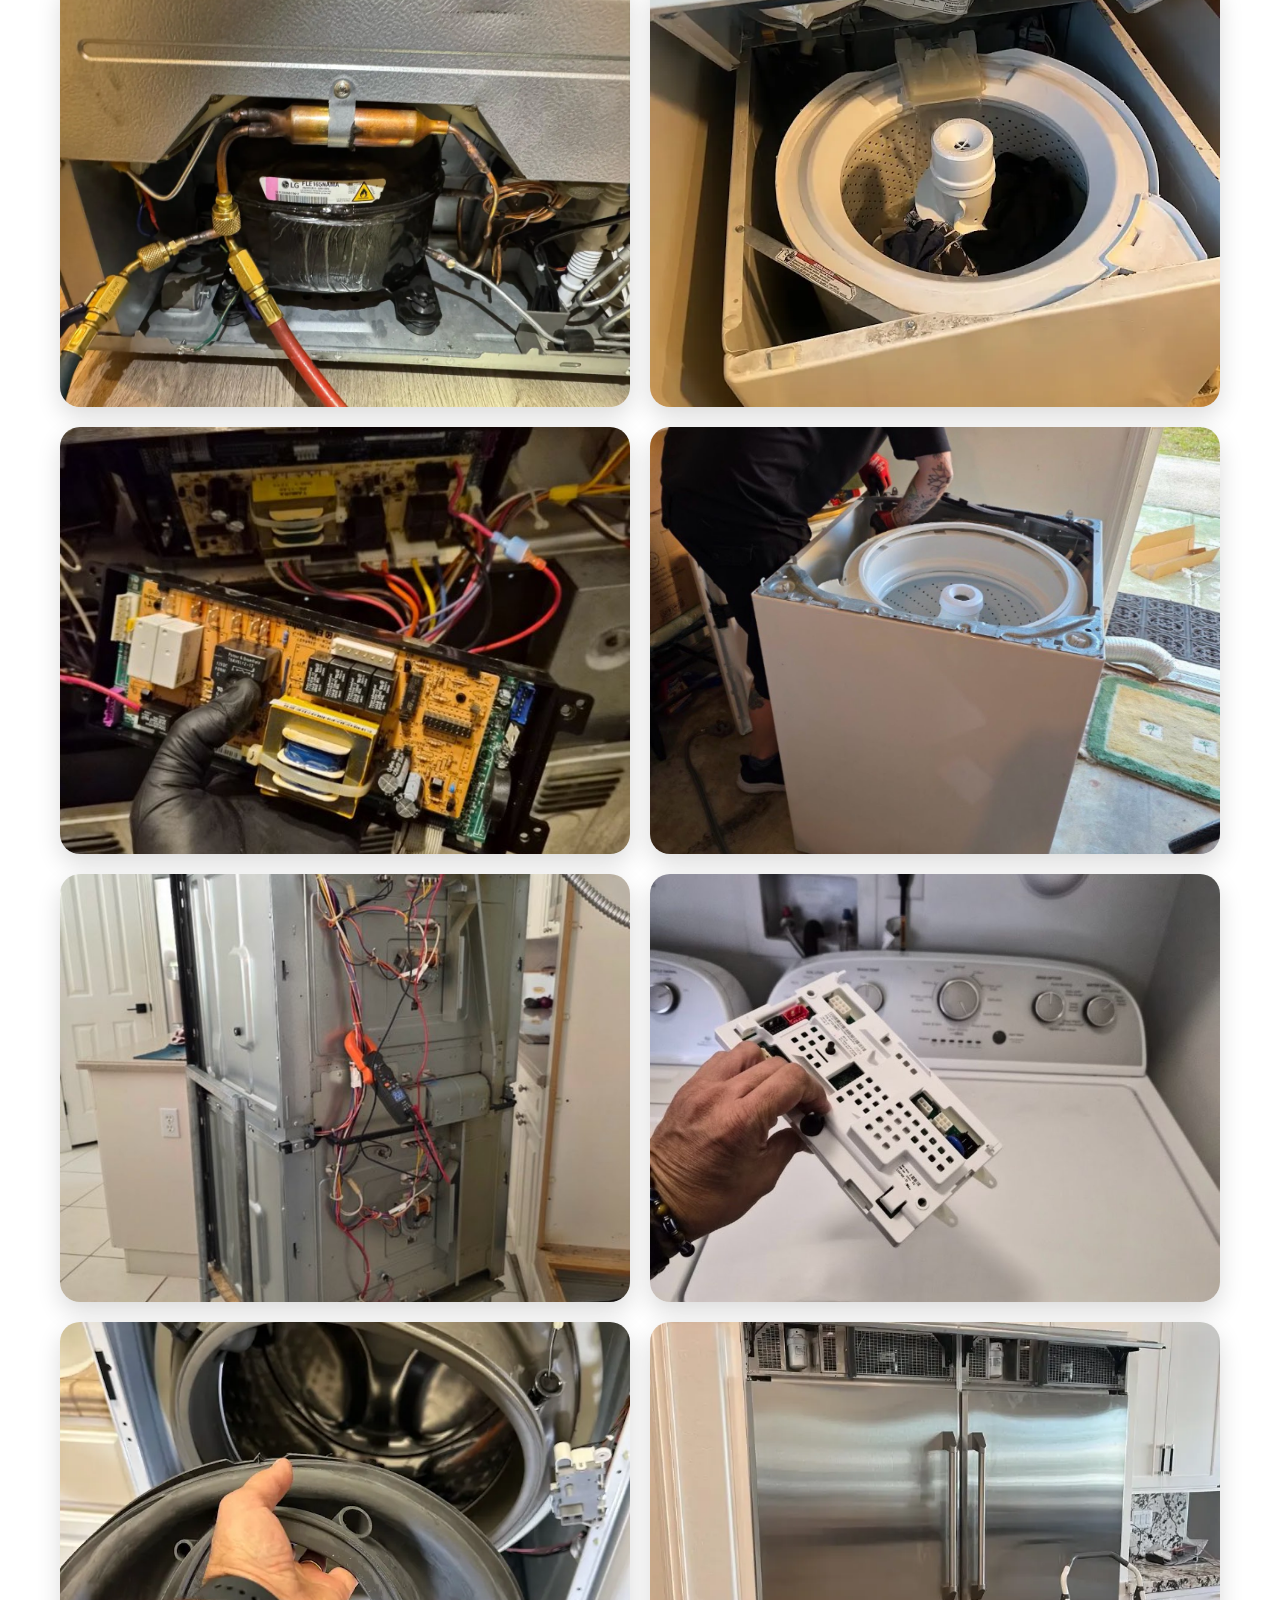
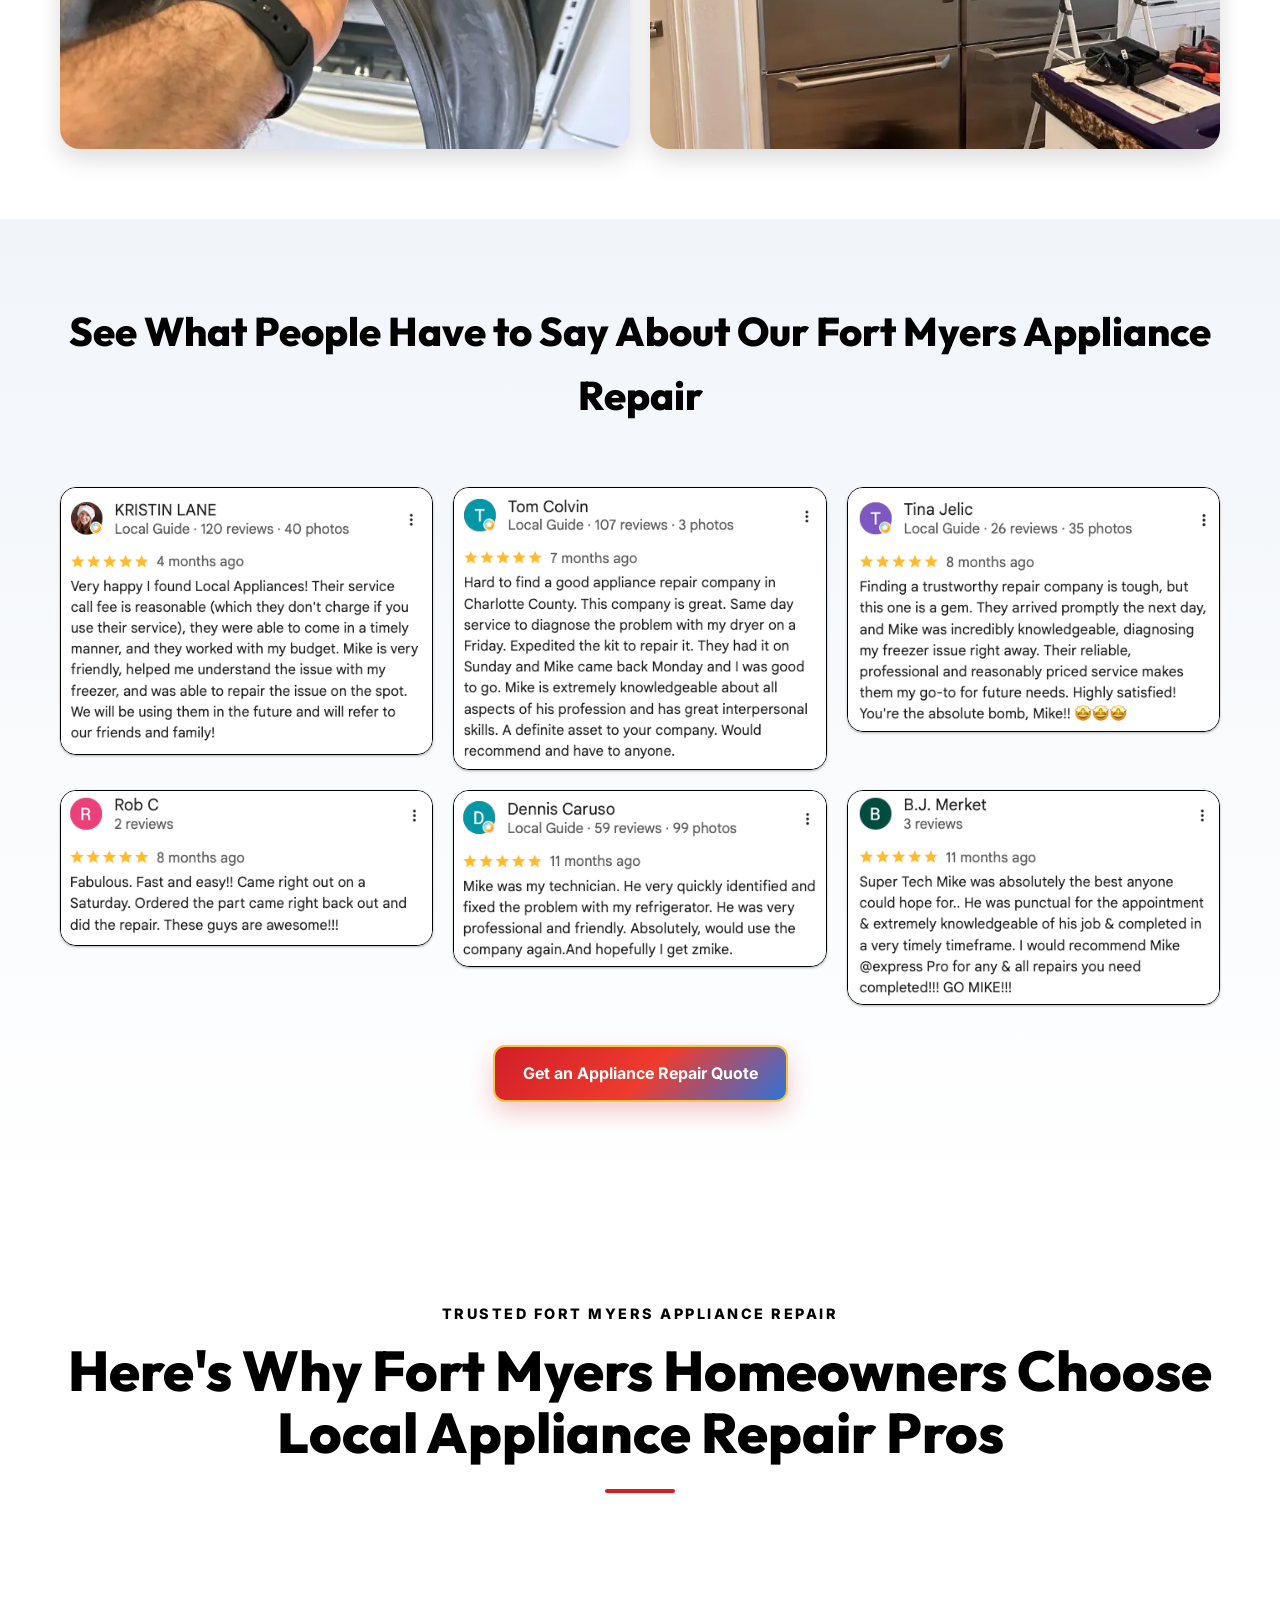
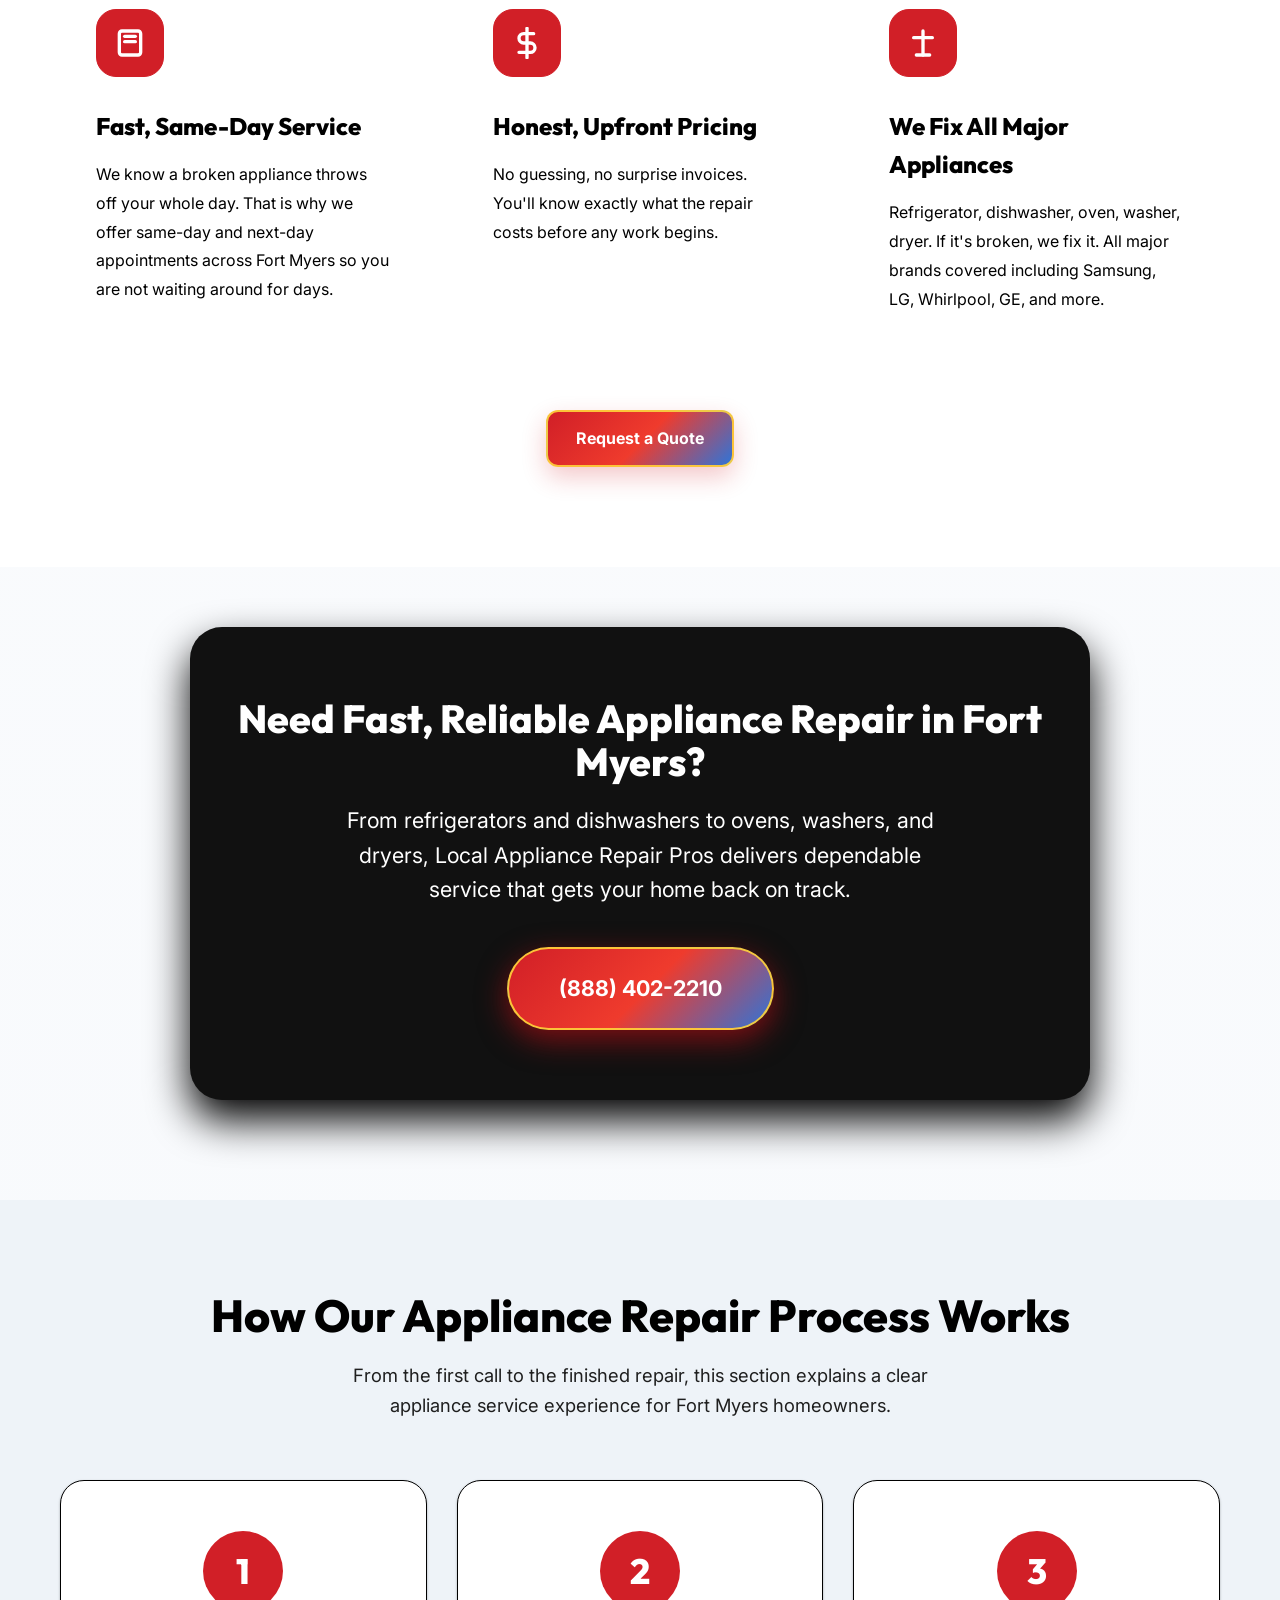
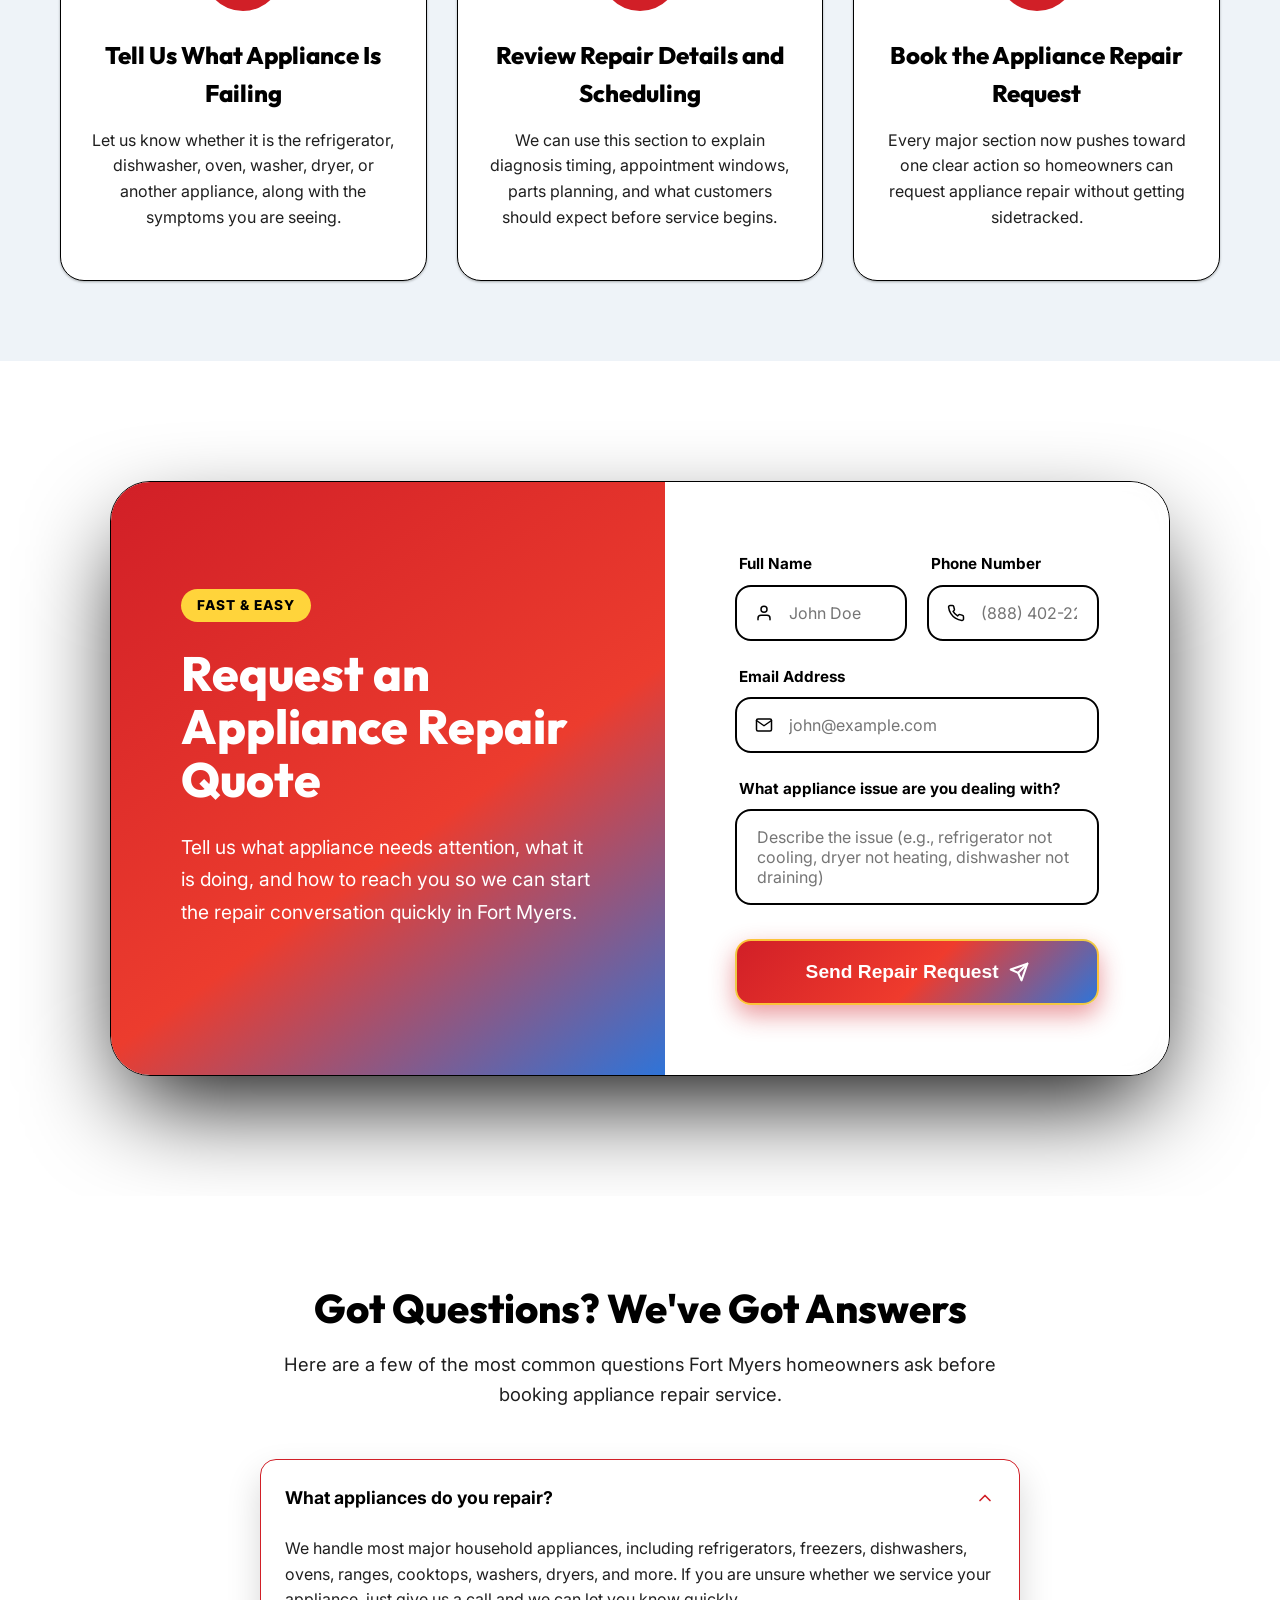
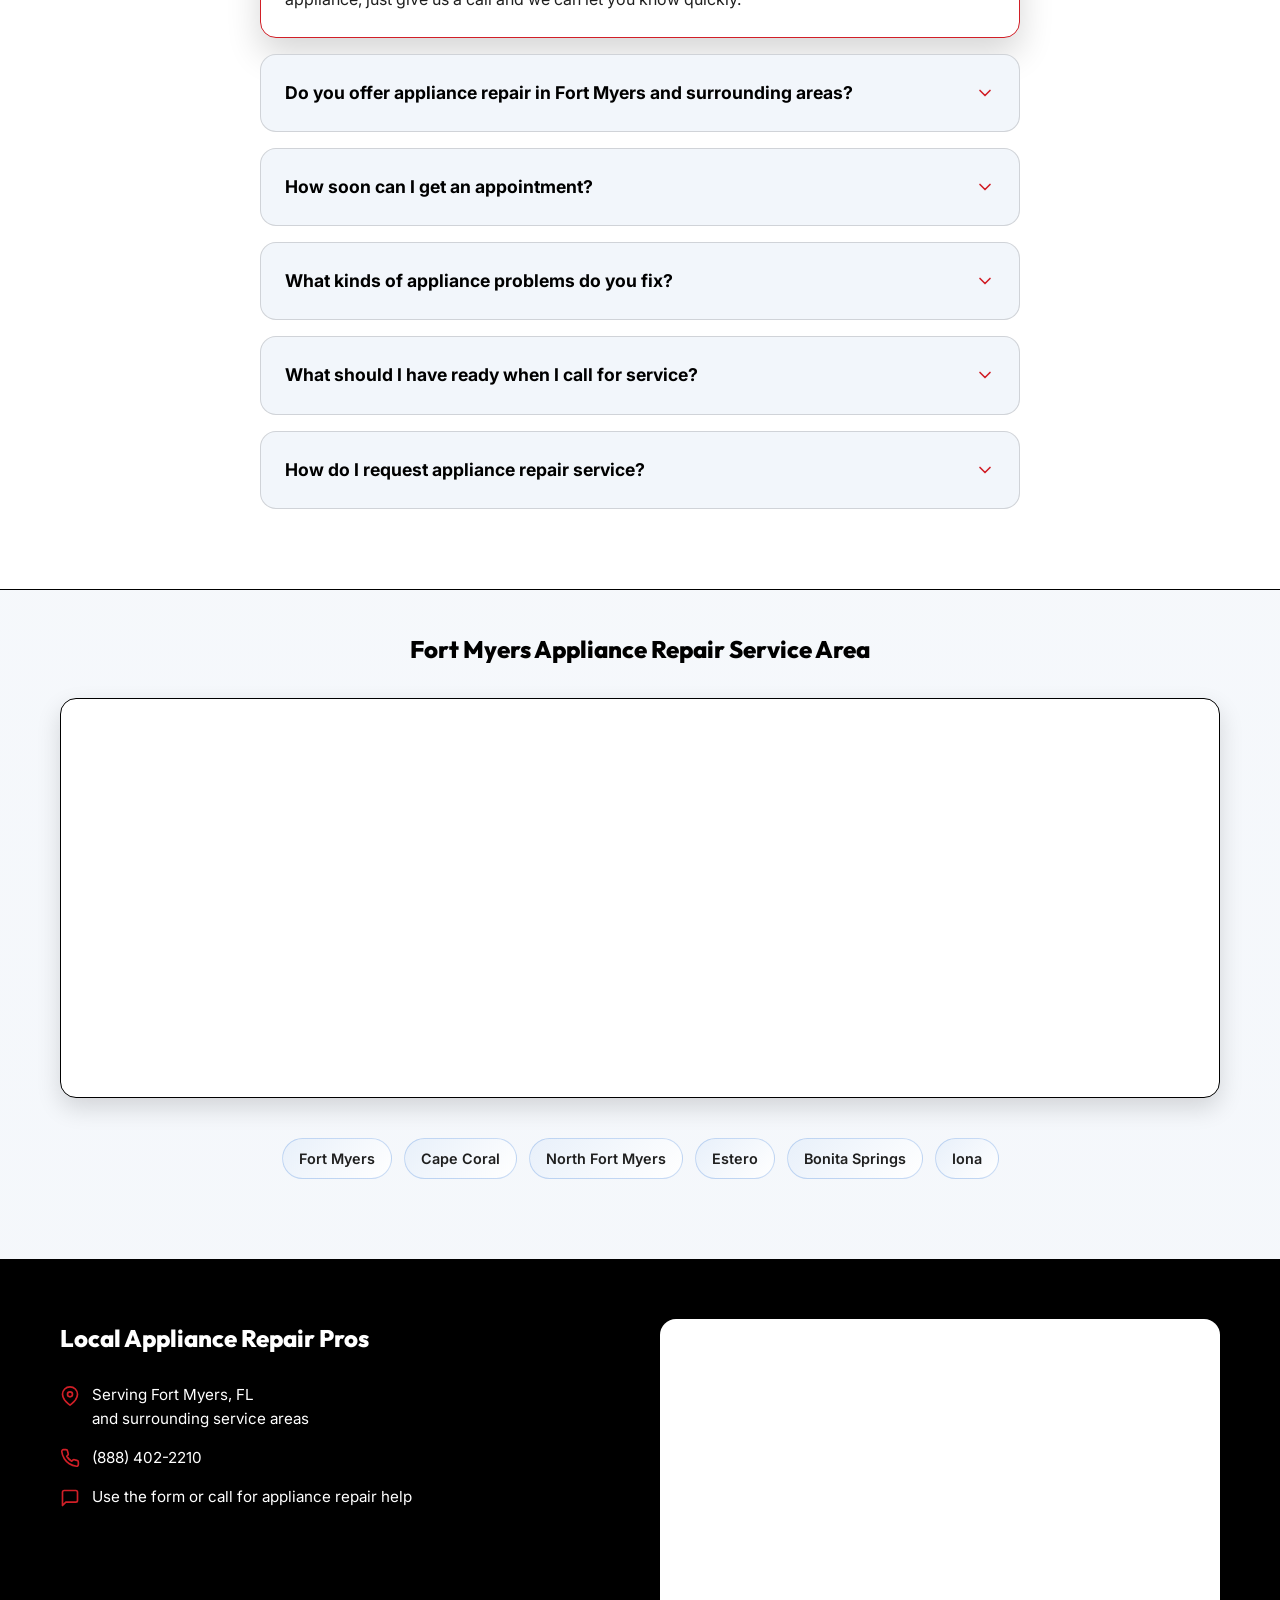
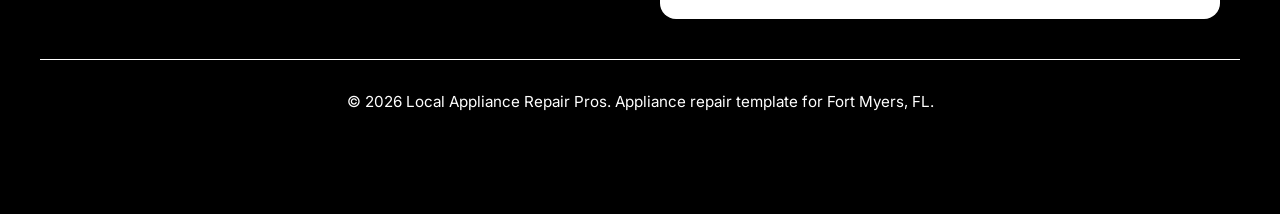
==== commit cf70dd9d: "Refresh team gallery images" ====
--- a/index.html
+++ b/index.html
@@ -7,9 +7,14 @@
     new Date().getTime(),event:'gtm.js'});var f=d.getElementsByTagName(s)[0],
     j=d.createElement(s),dl=l!='dataLayer'?'&l='+l:'';j.async=true;j.src=
     'https://www.googletagmanager.com/gtm.js?id='+i+dl;f.parentNode.insertBefore(j,f);
-    })(window,document,'script','dataLayer','GTM-NBZRTMPD');</script>
+    })(window,document,'script','dataLayer','GTM-M6Q2LPB6');</script>
     <!-- End Google Tag Manager -->
     <script async src="https://www.googletagmanager.com/gtag/js?id=AW-16677008523"></script>
+    <script>
+      gtag('config', 'AW-18150747746/WUlqCL2T59EcEOLc-c5D', {
+        'phone_conversion_number': '(888) 402-2210'
+      });
+    </script>
     <script>
       window.dataLayer = window.dataLayer || [];
       function gtag(){dataLayer.push(arguments);}
@@ -300,14 +305,14 @@
                     <h2>See Our Fort Myers Appliance Repair Team at Work</h2>
                 </div>
                 <div class="team-grid">
-                    <div class="team-item"><img src="team-photo-1.jpeg" alt="Wall oven repair setup in a Fort Myers home" style="position: absolute; top: 0; left: 0; width: 100%; height: 100%; object-fit: cover;"></div>
-                    <div class="team-item"><img src="team-photo-2.jpeg" alt="Appliance control replacement during stove repair" style="position: absolute; top: 0; left: 0; width: 100%; height: 100%; object-fit: cover;"></div>
+                    <div class="team-item"><img src="team-photo-1.webp" alt="Wall oven repair setup in a Fort Myers home" style="position: absolute; top: 0; left: 0; width: 100%; height: 100%; object-fit: cover;"></div>
+                    <div class="team-item"><img src="team-photo-2.webp" alt="Appliance control replacement during stove repair" style="position: absolute; top: 0; left: 0; width: 100%; height: 100%; object-fit: cover;"></div>
                     <div class="team-item"><img src="team-photo-3.jpeg" alt="Technician holding a replacement appliance control board" style="position: absolute; top: 0; left: 0; width: 100%; height: 100%; object-fit: cover;"></div>
                     <div class="team-item"><img src="team-photo-4.jpeg" alt="Technician working on a washing machine repair" style="position: absolute; top: 0; left: 0; width: 100%; height: 100%; object-fit: cover;"></div>
                     <div class="team-item"><img src="team-photo-5.jpeg" alt="Refrigerator repair diagnostics in progress" style="position: absolute; top: 0; left: 0; width: 100%; height: 100%; object-fit: cover;"></div>
                     <div class="team-item"><img src="team-photo-6.jpeg" alt="Replacement washer control panel ready for installation" style="position: absolute; top: 0; left: 0; width: 100%; height: 100%; object-fit: cover;"></div>
-                    <div class="team-item"><img src="team-photo-7.jpeg" alt="Technician servicing an appliance with tools on site" style="position: absolute; top: 0; left: 0; width: 100%; height: 100%; object-fit: cover;"></div>
-                    <div class="team-item"><img src="team-photo-8.jpeg" alt="Inside view of a refrigerator during component replacement" style="position: absolute; top: 0; left: 0; width: 100%; height: 100%; object-fit: cover;"></div>
+                    <div class="team-item"><img src="team-photo-7.webp" alt="Technician servicing an appliance with tools on site" style="position: absolute; top: 0; left: 0; width: 100%; height: 100%; object-fit: cover;"></div>
+                    <div class="team-item"><img src="team-photo-8.webp" alt="Inside view of a refrigerator during component replacement" style="position: absolute; top: 0; left: 0; width: 100%; height: 100%; object-fit: cover;"></div>
                 </div>
             </div>
         </section>
--- a/style.css
+++ b/style.css
@@ -431,6 +431,10 @@
     gap: 14px;
 }
 
+.appliance-issues-strip .appliance-strip-grid {
+    grid-template-columns: repeat(3, minmax(0, 1fr));
+}
+
 .appliance-pill {
     display: flex;
     flex-direction: column;
@@ -1118,7 +1122,50 @@
     }
 
     .appliance-strip-grid {
-        grid-template-columns: 1fr;
+        grid-template-columns: repeat(6, minmax(0, 1fr));
+        gap: 10px;
+    }
+
+    .appliance-issues-strip .appliance-strip-grid {
+        grid-template-columns: repeat(3, minmax(0, 1fr));
+    }
+
+    .appliance-pill {
+        grid-column: span 2;
+        min-height: 92px;
+        aspect-ratio: 1 / 1;
+        padding: 14px 8px;
+        gap: 8px;
+    }
+
+    .appliance-pill span {
+        font-size: 0.82rem;
+        line-height: 1.2;
+    }
+
+    .appliance-issues-strip .appliance-pill {
+        grid-column: span 1;
+        min-height: 104px;
+        aspect-ratio: auto;
+        padding: 14px 8px;
+    }
+
+    .appliance-issues-strip .appliance-pill span {
+        font-size: 0.76rem;
+        line-height: 1.15;
+    }
+
+    .appliance-pill:nth-child(4) {
+        grid-column: 2 / span 2;
+    }
+
+    .appliance-pill:nth-child(5) {
+        grid-column: 4 / span 2;
+    }
+
+    .appliance-issues-strip .appliance-pill:nth-child(4),
+    .appliance-issues-strip .appliance-pill:nth-child(5) {
+        grid-column: span 1;
     }
 
     .owner-intro {
